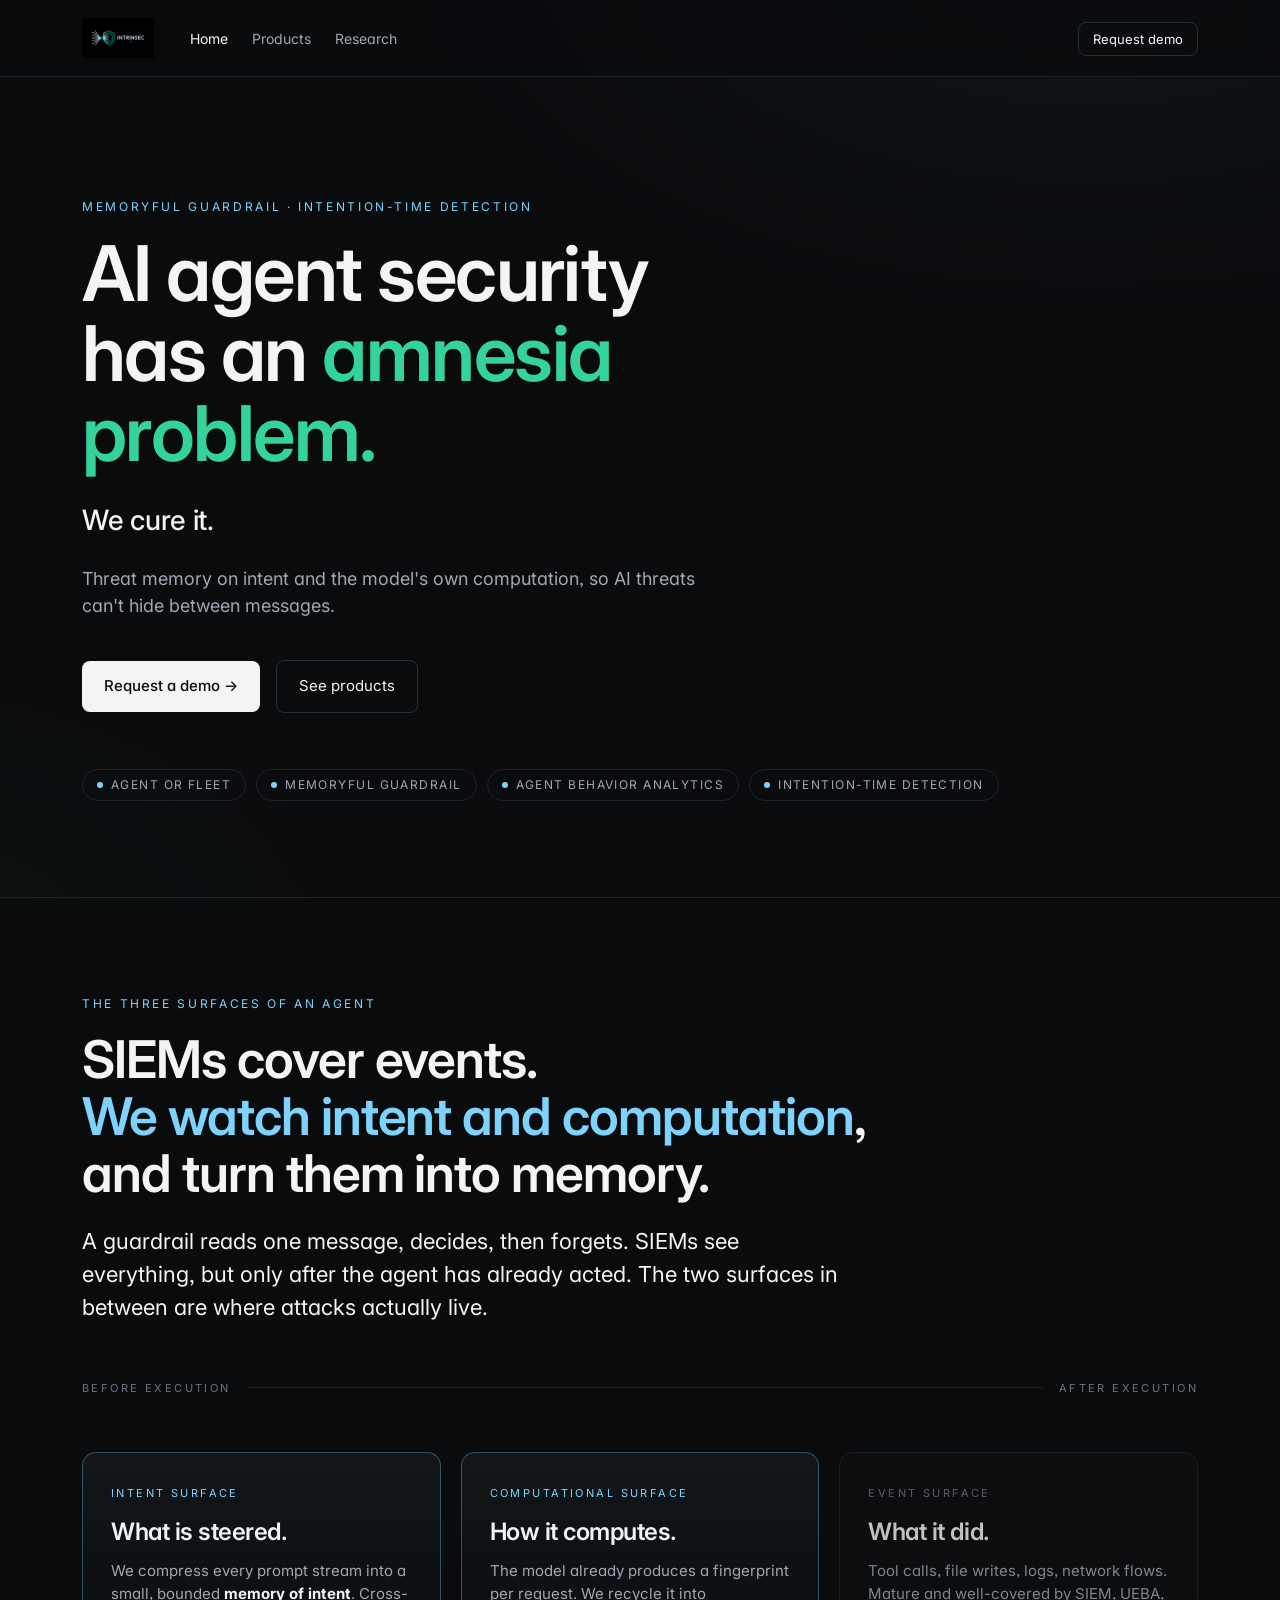
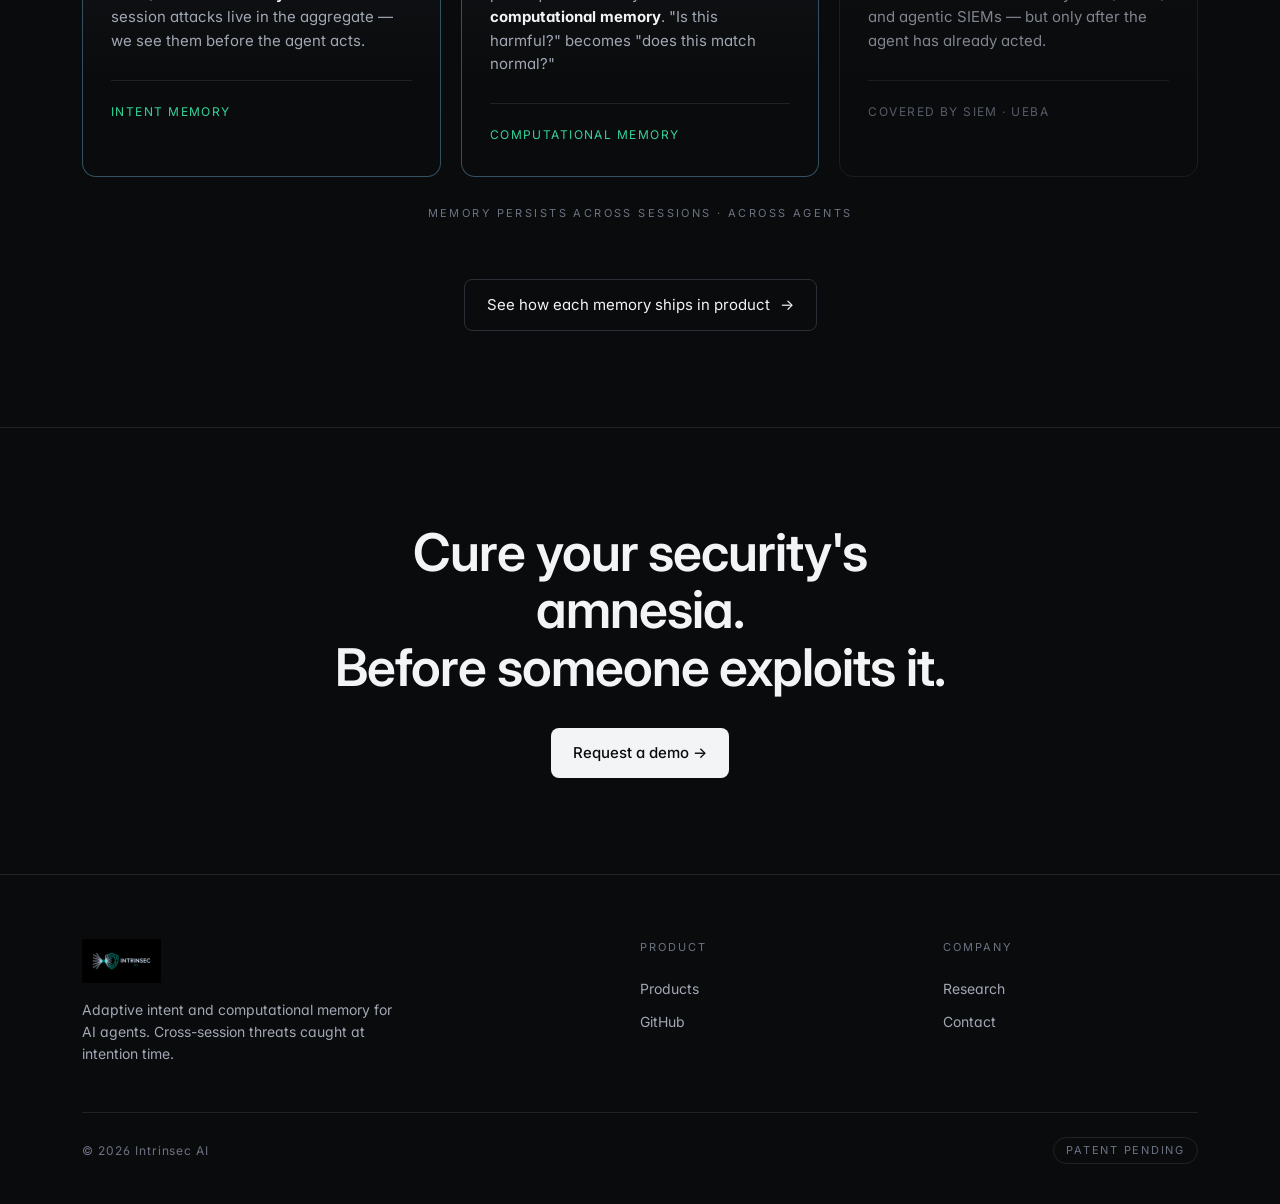
==== index.html @ b0ade9ef "Update video and favicon assets. Co-authored-by: Cursor <cursoragent@cursor.com>" ====
<!DOCTYPE html>
<html lang="en">
<head>
    <meta charset="UTF-8">
    <meta name="viewport" content="width=device-width, initial-scale=1.0">
    <title>Intrinsec AI · AI agent security has an amnesia problem.</title>
    <meta name="description" content="Three surfaces: event, intent, computational. SIEMs cover events. We watch intent and computational and turn them into memory, so AI threats can't hide across messages.">
    <meta name="color-scheme" content="dark">
    <meta name="theme-color" content="#0a0b0d">
    <meta name="referrer" content="strict-origin-when-cross-origin">
    <meta property="og:title" content="Intrinsec AI · AI agent security has an amnesia problem.">
    <meta property="og:description" content="Memory on the intent and computational surfaces, so AI threats can't hide between messages.">
    <meta property="og:type" content="website">
    <meta property="og:image" content="intrinsec-ai-logo-dark-on-bg.png">
    <meta name="twitter:card" content="summary_large_image">
    <link rel="icon" type="image/png" href="intrinsec-ai-logo-dark-on-bg.png">
    <link rel="apple-touch-icon" href="intrinsec-ai-logo-dark-on-bg.png">
    <link rel="preconnect" href="https://fonts.googleapis.com">
    <link rel="preconnect" href="https://fonts.gstatic.com" crossorigin>
    <link href="https://fonts.googleapis.com/css2?family=Inter:wght@400;500;600;700&display=swap" rel="stylesheet">
    <style>
        :root {
            --bg: #0a0b0d;
            --bg-2: #101216;
            --ink: #f3f4f6;
            --ink-dim: #a1a7b3;
            --ink-subtle: #6b7280;
            --rule: #1f2329;
            --rule-strong: #2a2f37;
            --accent: #7dd3fc;
            --accent-2: #34d399;
            --warn: #fca5a5;
            --container: 1180px;
        }

        * { box-sizing: border-box; margin: 0; padding: 0; }

        html { scroll-behavior: smooth; }

        body {
            background: var(--bg);
            color: var(--ink);
            font-family: 'Inter', 'Helvetica Neue', Helvetica, Arial, system-ui, -apple-system, sans-serif;
            font-feature-settings: "ss01", "cv11", "ss03";
            -webkit-font-smoothing: antialiased;
            -moz-osx-font-smoothing: grayscale;
            line-height: 1.5;
            overflow-x: hidden;
            background-image:
                radial-gradient(1200px 700px at 85% -10%, rgba(125, 211, 252, 0.06), transparent 60%),
                radial-gradient(900px 600px at -10% 110%, rgba(52, 211, 153, 0.04), transparent 60%);
            background-attachment: fixed;
        }

        a { color: inherit; text-decoration: none; }

        /* ===== Skip link ===== */
        .skip-link {
            position: absolute;
            left: 12px;
            top: -100px;
            padding: 10px 14px;
            border-radius: 8px;
            background: var(--bg-2);
            color: var(--ink);
            border: 1px solid var(--rule);
            font-size: 13px;
            z-index: 1000;
        }
        .skip-link:focus { top: 12px; }

        /* ===== Layout ===== */
        .container {
            max-width: var(--container);
            margin: 0 auto;
            padding: 0 32px;
        }

        /* ===== Header ===== */
        header {
            position: sticky;
            top: 0;
            z-index: 50;
            backdrop-filter: blur(14px);
            -webkit-backdrop-filter: blur(14px);
            background: rgba(10, 11, 13, 0.78);
            border-bottom: 1px solid var(--rule);
        }
        .header-content {
            display: flex;
            justify-content: space-between;
            align-items: center;
            padding: 18px 0;
            gap: 24px;
        }
        .header-left { display: flex; align-items: center; gap: 36px; }
        .brand {
            display: flex;
            align-items: center;
            gap: 10px;
            font-weight: 600;
            letter-spacing: 0.12em;
            font-size: 13px;
            text-transform: uppercase;
            color: var(--ink);
        }
        .brand-mark {
            height: 40px;
            width: auto;
            display: block;
            /* The logo PNG is dark-navy + teal on white. invert(1) flips light/dark,
               hue-rotate(180deg) returns the teal close to its original hue. */
            filter: invert(1) hue-rotate(180deg) saturate(1.05);
        }
        .footer-brand .brand-mark { height: 44px; }
        .nav { display: flex; gap: 24px; }
        .nav-link {
            font-size: 14px;
            color: var(--ink-dim);
            transition: color 0.15s ease;
        }
        .nav-link:hover, .nav-link[aria-current="page"] { color: var(--ink); }
        .header-cta {
            font-size: 13px;
            padding: 8px 14px;
            border: 1px solid var(--rule-strong);
            border-radius: 8px;
            color: var(--ink);
            transition: border-color 0.15s ease, background 0.15s ease;
        }
        .header-cta:hover {
            border-color: var(--accent);
            background: rgba(125, 211, 252, 0.06);
        }

        /* ===== Section base ===== */
        section { padding: 96px 0; border-top: 1px solid var(--rule); }
        section:first-of-type { border-top: none; }

        .eyebrow {
            font-size: 12px;
            letter-spacing: 0.22em;
            text-transform: uppercase;
            color: var(--accent);
            margin-bottom: 18px;
        }
        .eyebrow-dim { color: var(--ink-dim); }

        h1, h2, h3 { font-weight: 600; letter-spacing: -0.02em; }
        h1 { font-size: clamp(44px, 6vw, 80px); line-height: 1.04; }
        h2 { font-size: clamp(34px, 4.2vw, 52px); line-height: 1.1; }
        h3 { font-size: 22px; line-height: 1.3; }

        p { color: var(--ink-dim); font-size: 17px; line-height: 1.6; }
        .lede { color: var(--ink); font-size: clamp(18px, 2vw, 22px); line-height: 1.5; max-width: 760px; }

        .accent-2 { color: var(--accent-2); }
        .accent { color: var(--accent); }
        .warn { color: var(--warn); }

        /* ===== Hero ===== */
        .hero { padding: 120px 0 96px; }
        .hero h1 { max-width: 14ch; }
        .hero-tagline {
            margin-top: 24px;
            font-size: clamp(20px, 2.4vw, 28px);
            color: var(--ink);
            font-weight: 500;
            letter-spacing: -0.01em;
        }
        .hero-sub {
            margin-top: 22px;
            max-width: 640px;
            font-size: 18px;
            line-height: 1.55;
            color: var(--ink-dim);
        }
        .hero-cta {
            margin-top: 40px;
            display: flex;
            gap: 16px;
            flex-wrap: wrap;
            align-items: center;
        }
        .btn-primary {
            display: inline-flex;
            align-items: center;
            gap: 8px;
            padding: 14px 22px;
            background: var(--ink);
            color: var(--bg);
            border-radius: 8px;
            font-size: 15px;
            font-weight: 500;
            transition: transform 0.15s ease, background 0.15s ease;
        }
        .btn-primary:hover {
            background: var(--accent);
            transform: translateY(-1px);
        }
        .btn-secondary {
            display: inline-flex;
            align-items: center;
            gap: 8px;
            padding: 14px 22px;
            border: 1px solid var(--rule-strong);
            border-radius: 8px;
            font-size: 15px;
            color: var(--ink);
            transition: border-color 0.15s ease;
        }
        .btn-secondary:hover { border-color: var(--accent); }

        .proof-pills {
            margin-top: 56px;
            display: flex;
            gap: 10px;
            flex-wrap: wrap;
        }
        .pill {
            display: inline-flex;
            align-items: center;
            gap: 8px;
            padding: 6px 14px;
            border: 1px solid var(--rule);
            border-radius: 999px;
            font-size: 12px;
            letter-spacing: 0.12em;
            text-transform: uppercase;
            color: var(--ink-dim);
        }
        .pill::before {
            content: "";
            width: 6px;
            height: 6px;
            border-radius: 50%;
            background: var(--accent);
        }

        /* ===== Surfaces section ===== */
        .surfaces-header { max-width: 880px; }
        .surfaces-header h2 { margin-bottom: 22px; }
        .surfaces-grid {
            margin-top: 56px;
            display: grid;
            grid-template-columns: repeat(3, 1fr);
            gap: 20px;
        }
        .surface-card {
            border: 1px solid var(--rule);
            border-radius: 14px;
            padding: 32px 28px;
            background: linear-gradient(180deg, rgba(255, 255, 255, 0.02), rgba(255, 255, 255, 0));
            display: flex;
            flex-direction: column;
            position: relative;
        }
        .surface-card.is-event { opacity: 0.78; }
        .surface-card.is-watched {
            border-color: rgba(125, 211, 252, 0.35);
        }
        .surface-card.is-watched::before {
            content: "";
            position: absolute;
            inset: 0;
            border-radius: 14px;
            background: linear-gradient(180deg, rgba(125, 211, 252, 0.04), transparent 70%);
            pointer-events: none;
        }
        .surface-tag {
            font-size: 11px;
            letter-spacing: 0.22em;
            text-transform: uppercase;
            color: var(--ink-subtle);
            margin-bottom: 14px;
        }
        .surface-card.is-watched .surface-tag { color: var(--accent); }
        .surface-card h3 { color: var(--ink); margin-bottom: 12px; font-size: 24px; }
        .surface-card p { font-size: 15px; line-height: 1.55; }
        .surface-meta {
            margin-top: auto;
            padding-top: 22px;
            font-size: 12px;
            letter-spacing: 0.12em;
            text-transform: uppercase;
            color: var(--ink-subtle);
            border-top: 1px solid var(--rule);
            margin-top: 28px;
        }
        .surface-card.is-watched .surface-meta { color: var(--accent-2); }

        /* ===== Surfaces CTA link ===== */
        .surfaces-cta {
            margin-top: 56px;
            display: flex;
            justify-content: center;
        }
        .surfaces-cta-link {
            display: inline-flex;
            align-items: center;
            gap: 10px;
            padding: 14px 22px;
            border: 1px solid var(--rule-strong);
            border-radius: 8px;
            font-size: 15px;
            color: var(--ink);
            transition: border-color 0.15s ease, background 0.15s ease;
        }
        .surfaces-cta-link:hover {
            border-color: var(--accent);
            background: rgba(125, 211, 252, 0.06);
        }

        /* ===== CTA ===== */
        .cta { padding: 96px 0; text-align: center; }
        .cta h2 { margin-bottom: 32px; max-width: 20ch; margin-left: auto; margin-right: auto; }

        /* ===== Footer ===== */
        footer {
            border-top: 1px solid var(--rule);
            padding: 64px 0 40px;
            background: var(--bg);
        }
        .footer-grid {
            display: grid;
            grid-template-columns: 2fr 1fr 1fr;
            gap: 48px;
            margin-bottom: 48px;
        }
        .footer-brand .brand { margin-bottom: 16px; }
        .footer-tag {
            font-size: 14px;
            color: var(--ink-dim);
            max-width: 36ch;
            line-height: 1.55;
        }
        .footer-col-title {
            font-size: 11px;
            letter-spacing: 0.18em;
            text-transform: uppercase;
            color: var(--ink-subtle);
            margin-bottom: 16px;
        }
        .footer-col a {
            display: block;
            font-size: 14px;
            color: var(--ink-dim);
            padding: 6px 0;
            transition: color 0.15s ease;
        }
        .footer-col a:hover { color: var(--ink); }
        .footer-bottom {
            border-top: 1px solid var(--rule);
            padding-top: 24px;
            display: flex;
            justify-content: space-between;
            align-items: center;
            font-size: 12px;
            color: var(--ink-subtle);
            letter-spacing: 0.08em;
        }
        .footer-patent {
            padding: 4px 12px;
            border: 1px solid var(--rule);
            border-radius: 999px;
            font-size: 11px;
            letter-spacing: 0.16em;
            text-transform: uppercase;
        }

        /* ===== Timeline rule above the surface cards ===== */
        .surfaces-timeline {
            margin-top: 56px;
            margin-bottom: 18px;
            display: flex;
            align-items: center;
            gap: 16px;
            font-size: 11px;
            letter-spacing: 0.22em;
            text-transform: uppercase;
            color: var(--ink-subtle);
        }
        .surfaces-timeline-rule {
            flex: 1;
            height: 1px;
            background: var(--rule);
        }

        /* ===== Persistence caption below the cards ===== */
        .surfaces-persist {
            margin-top: 28px;
            text-align: center;
            font-size: 11px;
            letter-spacing: 0.22em;
            text-transform: uppercase;
            color: var(--ink-subtle);
        }

        /* ===== Responsive ===== */
        @media (max-width: 900px) {
            .container { padding: 0 24px; }
            section { padding: 72px 0; }
            .hero { padding: 80px 0 64px; }
            .surfaces-grid { grid-template-columns: 1fr; }
            .footer-grid { grid-template-columns: 1fr; gap: 32px; }
            .footer-bottom { flex-direction: column; gap: 12px; }
            .nav { display: none; }
        }

        @media (max-width: 600px) {
            .container { padding: 0 20px; }
            .hero-cta { flex-direction: column; align-items: stretch; }
            .btn-primary, .btn-secondary { justify-content: center; }
            .header-cta { display: none; }
        }

        @media (prefers-reduced-motion: reduce) {
            * {
                animation-duration: 0.01ms !important;
                animation-iteration-count: 1 !important;
                transition-duration: 0.01ms !important;
                scroll-behavior: auto !important;
            }
        }
    </style>
</head>
<body>
    <a class="skip-link" href="#main">Skip to content</a>

    <header>
        <div class="container">
            <div class="header-content">
                <div class="header-left">
                    <a href="index.html" class="brand" aria-label="Intrinsec AI home">
                        <img src="intrinsec-ai-logo.png" alt="Intrinsec AI" class="brand-mark">
                    </a>
                    <nav class="nav" aria-label="Primary">
                        <a class="nav-link" href="index.html" aria-current="page">Home</a>
                        <a class="nav-link" href="products.html">Products</a>
                        <a class="nav-link" href="blog/index.html">Research</a>
                    </nav>
                </div>
                <div class="header-right">
                    <a class="header-cta" href="mailto:ari.azarafrooz@intrinsec.ai">Request demo</a>
                </div>
            </div>
        </div>
    </header>

    <main id="main">

    <!-- ===== Hero ===== -->
    <section class="hero">
        <div class="container">
            <p class="eyebrow">Memoryful guardrail · Intention-time detection</p>
            <h1>AI agent security has an <span class="accent-2">amnesia problem.</span></h1>
            <p class="hero-tagline">We cure it.</p>
            <p class="hero-sub">Threat memory on intent and the model's own computation, so AI threats can't hide between messages.</p>
            <div class="hero-cta">
                <a href="mailto:ari.azarafrooz@intrinsec.ai" class="btn-primary">Request a demo →</a>
                <a href="products.html" class="btn-secondary">See products</a>
            </div>
            <div class="proof-pills" aria-label="Status">
                <span class="pill">Agent or fleet</span>
                <span class="pill">Memoryful guardrail</span>
                <span class="pill">Agent behavior analytics</span>
                <span class="pill">Intention-time detection</span>
            </div>
        </div>
    </section>

    <!-- ===== The three surfaces ===== -->
    <section id="surfaces">
        <div class="container">
            <div class="surfaces-header">
                <p class="eyebrow">The three surfaces of an agent</p>
                <h2>SIEMs cover events.<br><span class="accent">We watch intent and computation</span>,<br>and turn them into memory.</h2>
                <p class="lede" style="margin-top: 22px;">A guardrail reads one message, decides, then forgets. SIEMs see everything, but only after the agent has already acted. The two surfaces in between are where attacks actually live.</p>
            </div>

            <div class="surfaces-timeline" aria-hidden="true">
                <span class="surfaces-timeline-end">Before execution</span>
                <span class="surfaces-timeline-rule"></span>
                <span class="surfaces-timeline-end">After execution</span>
            </div>

            <div class="surfaces-grid">
                <div class="surface-card is-watched">
                    <div class="surface-tag">Intent surface</div>
                    <h3>What is steered.</h3>
                    <p>We compress every prompt stream into a small, bounded <b style="color: var(--ink);">memory of intent</b>. Cross-session attacks live in the aggregate — we see them before the agent acts.</p>
                    <div class="surface-meta">Intent memory</div>
                </div>
                <div class="surface-card is-watched">
                    <div class="surface-tag">Computational surface</div>
                    <h3>How it computes.</h3>
                    <p>The model already produces a fingerprint per request. We recycle it into <b style="color: var(--ink);">computational memory</b>. "Is this harmful?" becomes "does this match normal?"</p>
                    <div class="surface-meta">Computational memory</div>
                </div>
                <div class="surface-card is-event">
                    <div class="surface-tag">Event surface</div>
                    <h3>What it did.</h3>
                    <p>Tool calls, file writes, logs, network flows. Mature and well-covered by SIEM, UEBA, and agentic SIEMs — but only after the agent has already acted.</p>
                    <div class="surface-meta">Covered by SIEM · UEBA</div>
                </div>
            </div>

            <p class="surfaces-persist">Memory persists across sessions · across agents</p>

            <div class="surfaces-cta">
                <a href="products.html" class="surfaces-cta-link">See how each memory ships in product <span aria-hidden="true">→</span></a>
            </div>
        </div>
    </section>

    <!-- ===== CTA ===== -->
    <section class="cta">
        <div class="container">
            <h2>Cure your security's amnesia.<br>Before someone exploits it.</h2>
            <a href="mailto:ari.azarafrooz@intrinsec.ai" class="btn-primary">Request a demo →</a>
        </div>
    </section>

    </main>

    <footer>
        <div class="container">
            <div class="footer-grid">
                <div class="footer-brand">
                    <a href="index.html" class="brand" aria-label="Intrinsec AI home">
                        <img src="intrinsec-ai-logo.png" alt="Intrinsec AI" class="brand-mark">
                    </a>
                    <p class="footer-tag">Adaptive intent and computational memory for AI agents. Cross-session threats caught at intention time.</p>
                </div>
                <div class="footer-col" aria-label="Product">
                    <div class="footer-col-title">Product</div>
                    <a href="products.html">Products</a>
                    <a href="https://github.com/intrinsec-ai/openclaw-identity-plane" target="_blank" rel="noopener noreferrer">GitHub</a>
                </div>
                <div class="footer-col" aria-label="Company">
                    <div class="footer-col-title">Company</div>
                    <a href="blog/index.html">Research</a>
                    <a href="mailto:ari.azarafrooz@intrinsec.ai">Contact</a>
                </div>
            </div>
            <div class="footer-bottom">
                <div>© <span id="footerYear">2026</span> Intrinsec AI</div>
                <div class="footer-patent">Patent pending</div>
            </div>
        </div>
    </footer>

    <script>
        document.getElementById('footerYear').textContent = new Date().getFullYear();
    </script>
</body>
</html>
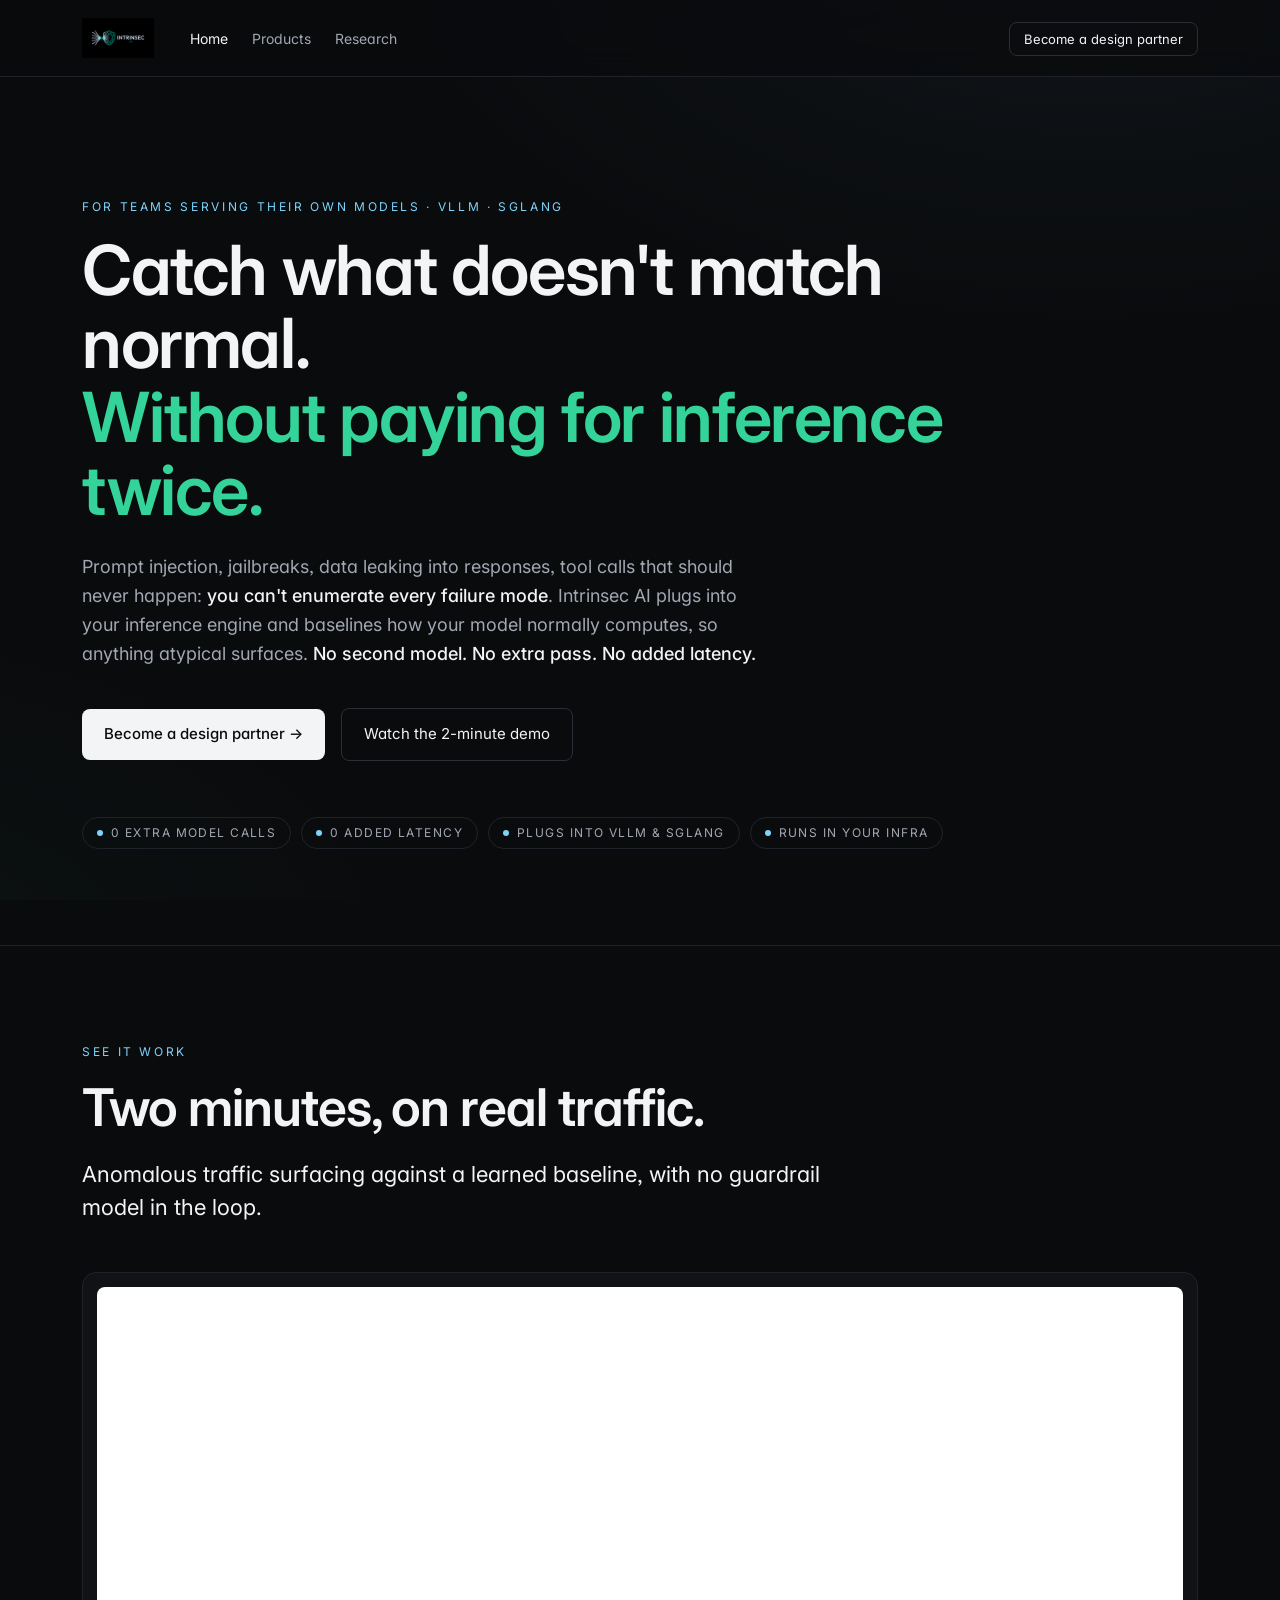
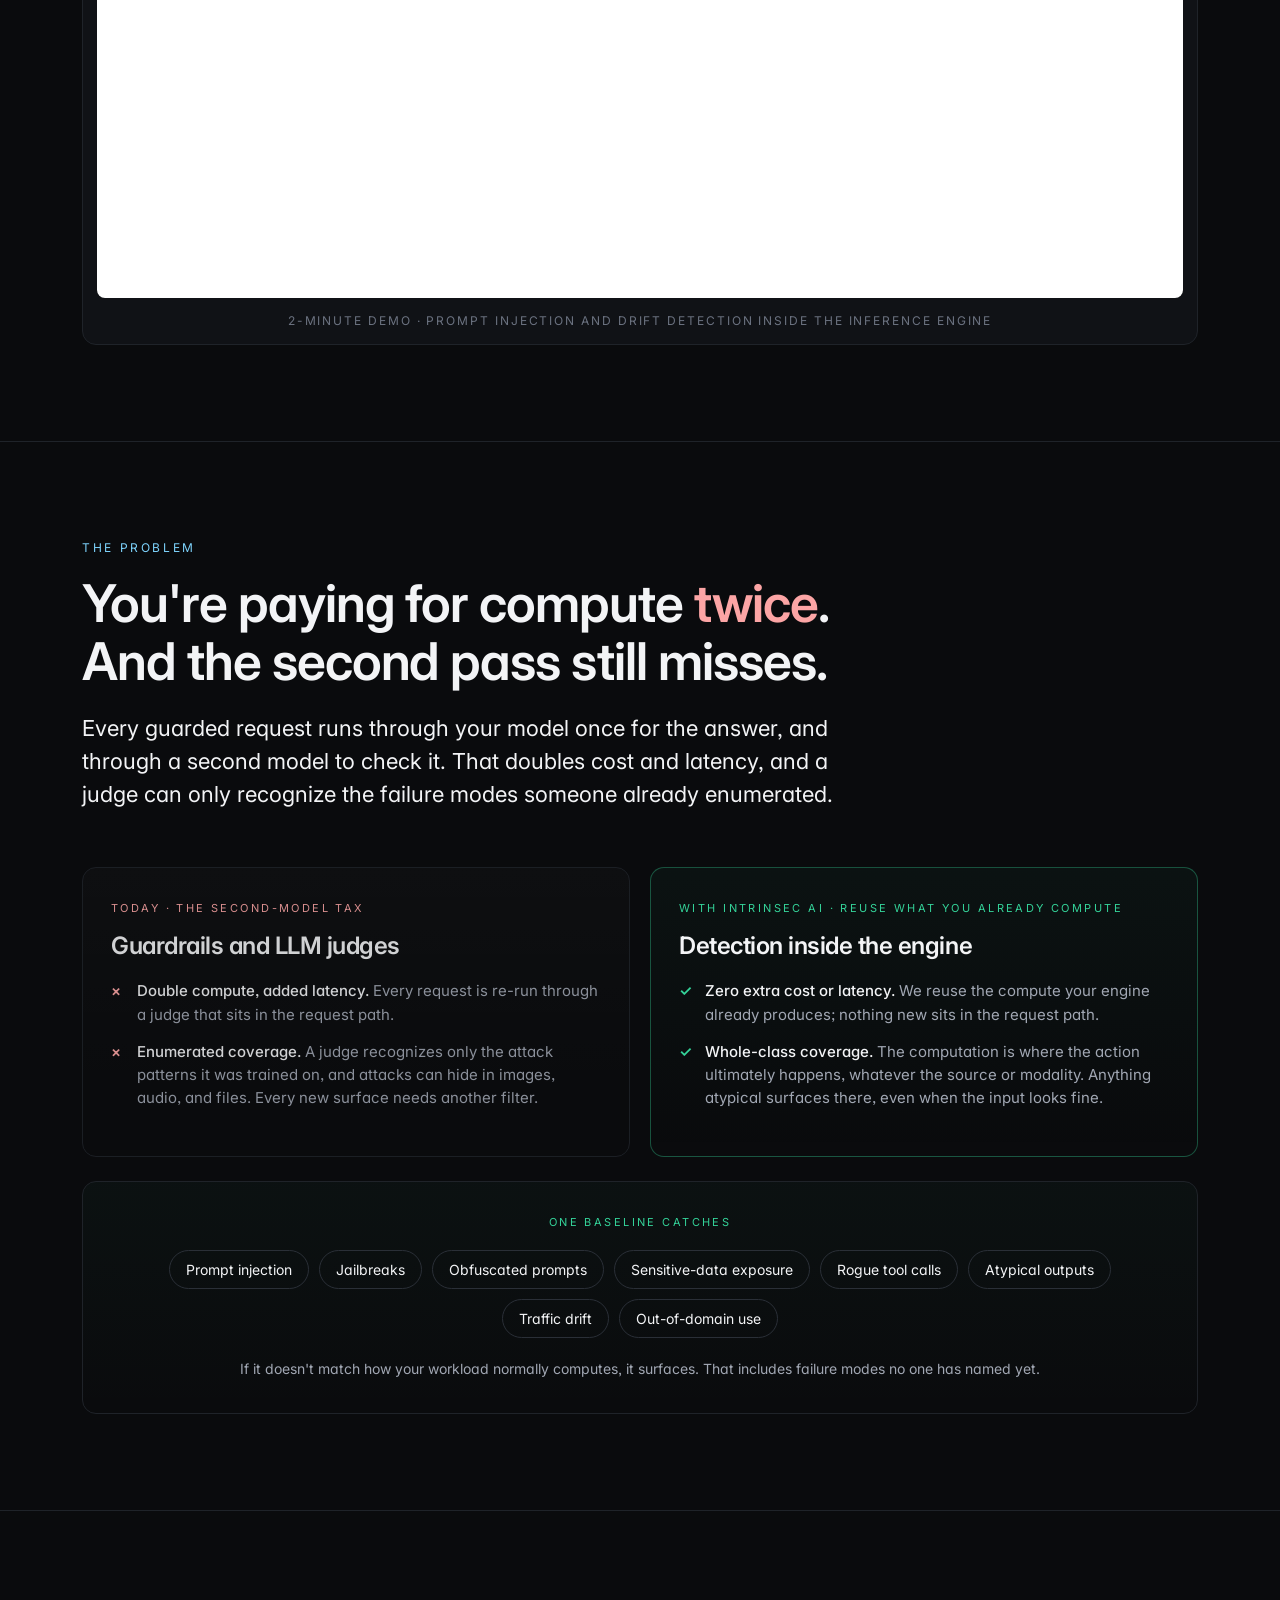
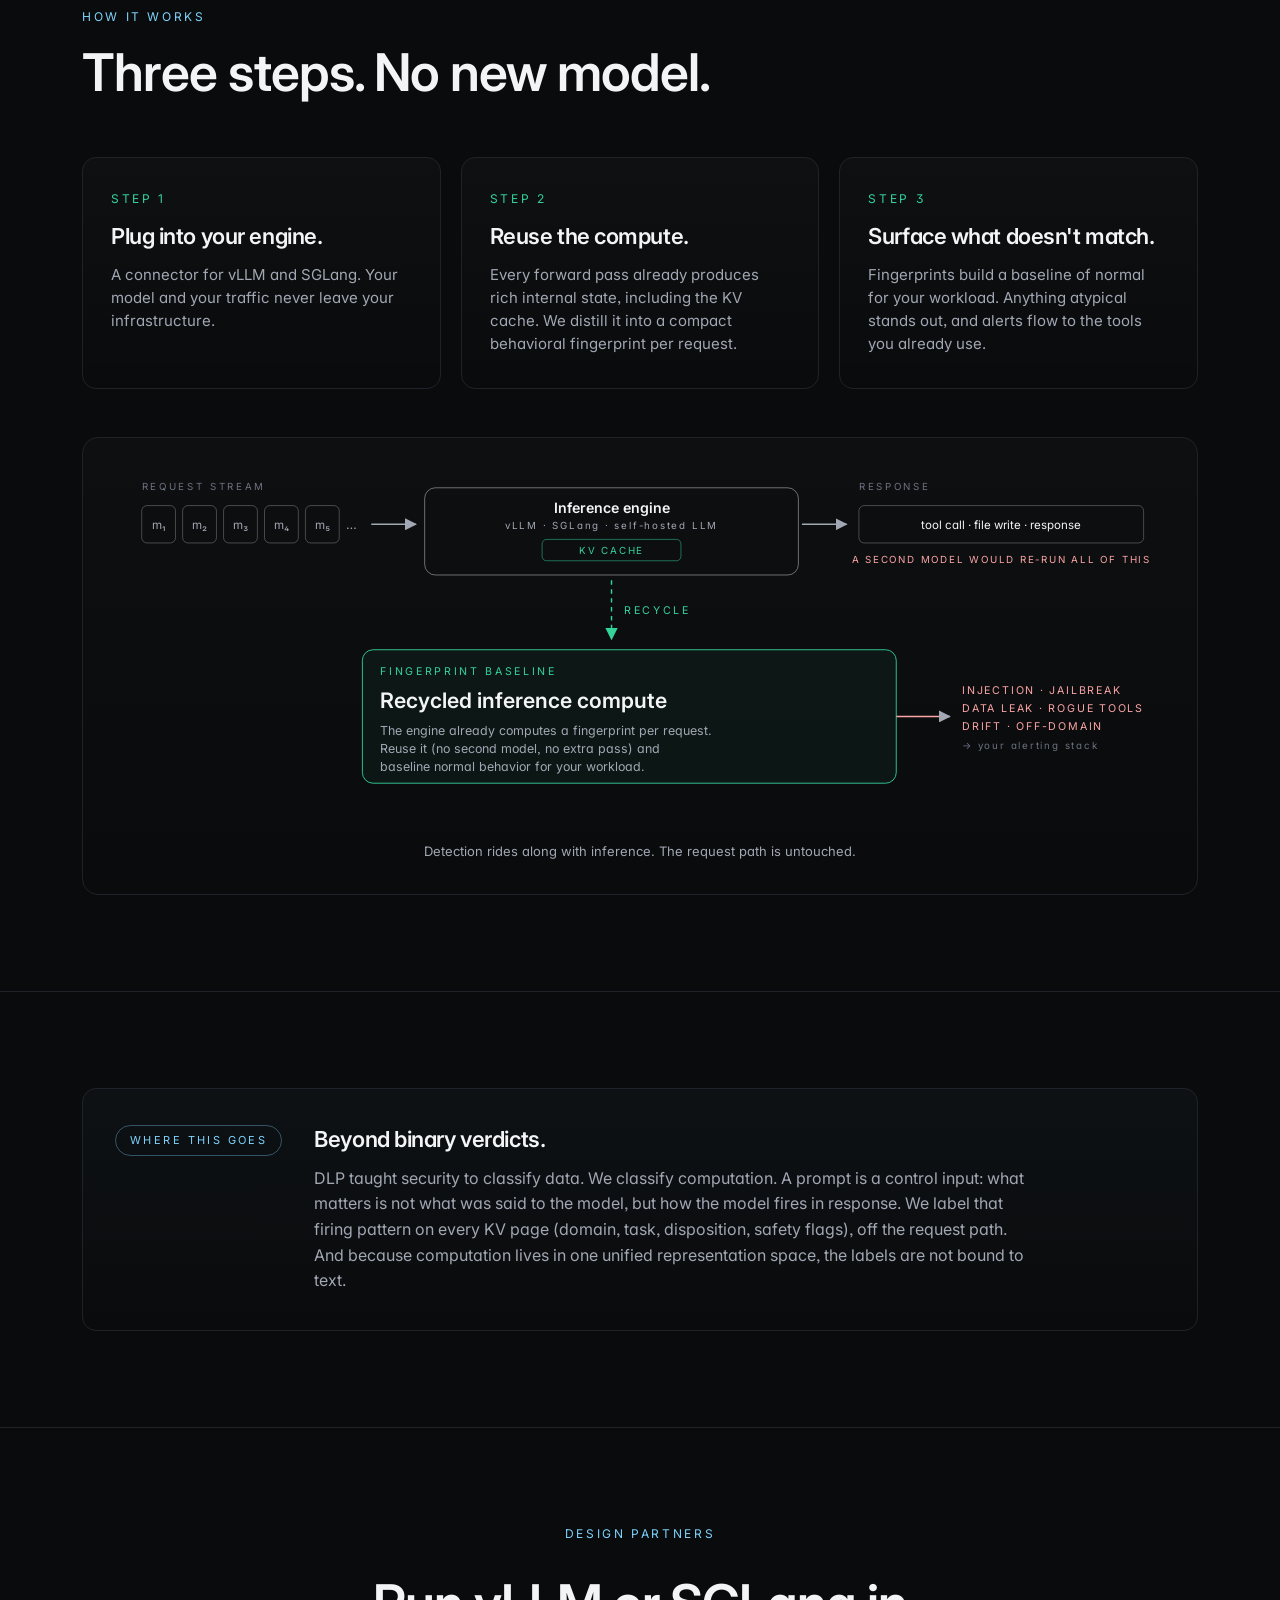
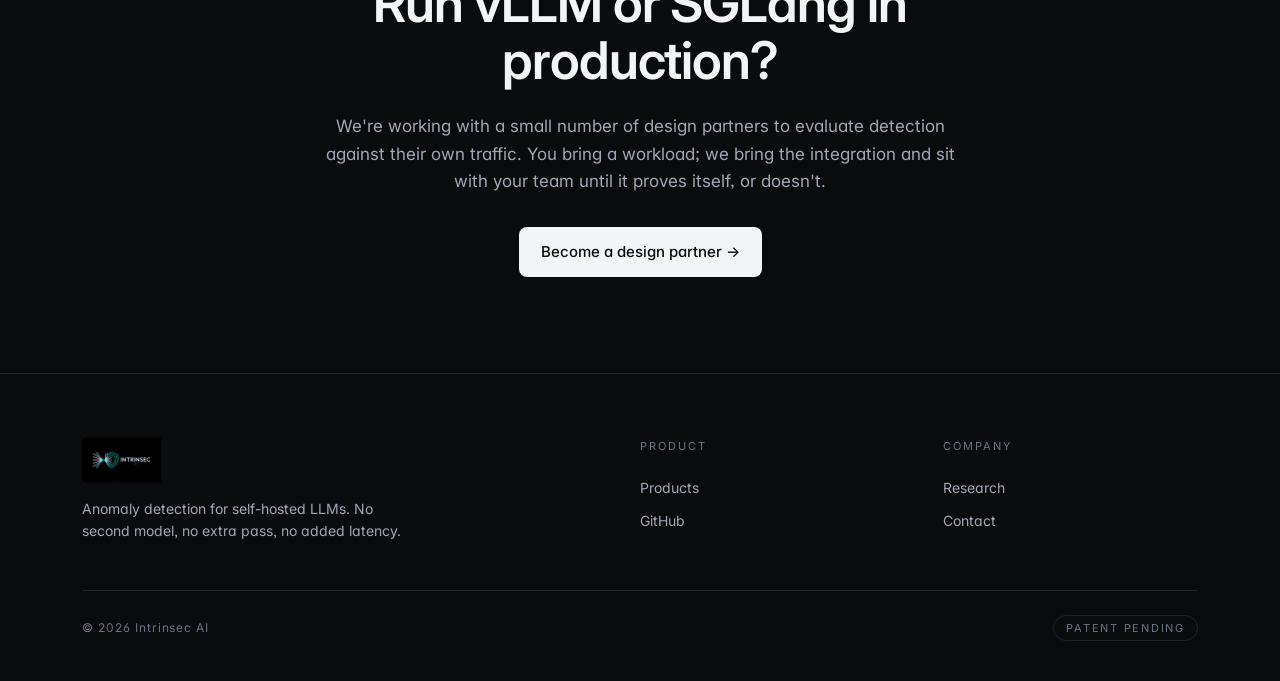
==== commit c0bd9b6b: "Reposition home and products around Plato, outcome-first anomaly detection for self-hosted LLMs. Co-" ====
--- a/index.html
+++ b/index.html
@@ -3,13 +3,13 @@
 <head>
     <meta charset="UTF-8">
     <meta name="viewport" content="width=device-width, initial-scale=1.0">
-    <title>Intrinsec AI · AI agent security has an amnesia problem.</title>
-    <meta name="description" content="Three surfaces: event, intent, computational. SIEMs cover events. We watch intent and computational and turn them into memory, so AI threats can't hide across messages.">
+    <title>Intrinsec AI · Anomaly detection for self-hosted LLMs · Catch what doesn't match normal, without paying for inference twice</title>
+    <meta name="description" content="Anomaly detection for self-hosted LLMs. Intrinsec AI plugs into vLLM and SGLang and baselines how your model normally computes, so prompt injection, jailbreaks, data exposure, rogue tool calls, and drift surface without a second model, an extra pass, or added latency.">
     <meta name="color-scheme" content="dark">
     <meta name="theme-color" content="#0a0b0d">
     <meta name="referrer" content="strict-origin-when-cross-origin">
-    <meta property="og:title" content="Intrinsec AI · AI agent security has an amnesia problem.">
-    <meta property="og:description" content="Memory on the intent and computational surfaces, so AI threats can't hide between messages.">
+    <meta property="og:title" content="Intrinsec AI · Anomaly detection for self-hosted LLMs">
+    <meta property="og:description" content="Catch injections, jailbreaks, data exposure, rogue tool calls, and drift without running a second model. Plugs into vLLM and SGLang.">
     <meta property="og:type" content="website">
     <meta property="og:image" content="intrinsec-ai-logo-dark-on-bg.png">
     <meta name="twitter:card" content="summary_large_image">
@@ -147,7 +147,7 @@
         .eyebrow-dim { color: var(--ink-dim); }
 
         h1, h2, h3 { font-weight: 600; letter-spacing: -0.02em; }
-        h1 { font-size: clamp(44px, 6vw, 80px); line-height: 1.04; }
+        h1 { font-size: clamp(40px, 5.4vw, 72px); line-height: 1.06; }
         h2 { font-size: clamp(34px, 4.2vw, 52px); line-height: 1.1; }
         h3 { font-size: 22px; line-height: 1.3; }
 
@@ -160,21 +160,15 @@
 
         /* ===== Hero ===== */
         .hero { padding: 120px 0 96px; }
-        .hero h1 { max-width: 14ch; }
-        .hero-tagline {
-            margin-top: 24px;
-            font-size: clamp(20px, 2.4vw, 28px);
-            color: var(--ink);
-            font-weight: 500;
-            letter-spacing: -0.01em;
-        }
+        .hero h1 { max-width: 22ch; }
         .hero-sub {
-            margin-top: 22px;
-            max-width: 640px;
+            margin-top: 26px;
+            max-width: 680px;
             font-size: 18px;
-            line-height: 1.55;
+            line-height: 1.6;
             color: var(--ink-dim);
         }
+        .hero-sub b { color: var(--ink); font-weight: 500; }
         .hero-cta {
             margin-top: 40px;
             display: flex;
@@ -237,83 +231,206 @@
             background: var(--accent);
         }
 
-        /* ===== Surfaces section ===== */
-        .surfaces-header { max-width: 880px; }
-        .surfaces-header h2 { margin-bottom: 22px; }
-        .surfaces-grid {
+        /* ===== Video ===== */
+        .video-wrap {
+            margin-top: 48px;
+            border: 1px solid var(--rule);
+            border-radius: 14px;
+            padding: 14px;
+            background: var(--bg-2);
+        }
+        .video-frame {
+            position: relative;
+            width: 100%;
+            padding-top: 56.25%;
+            border-radius: 8px;
+            overflow: hidden;
+            background: #000;
+        }
+        .video-frame iframe {
+            position: absolute;
+            inset: 0;
+            width: 100%;
+            height: 100%;
+            border: 0;
+        }
+        .video-caption {
+            margin-top: 14px;
+            font-size: 12px;
+            letter-spacing: 0.16em;
+            text-transform: uppercase;
+            color: var(--ink-subtle);
+            text-align: center;
+        }
+
+        /* ===== Problem: today vs with Intrinsec AI ===== */
+        .compare-header { max-width: 880px; }
+        .compare-header h2 { margin-bottom: 22px; }
+        .compare-grid {
+            margin-top: 56px;
+            display: grid;
+            grid-template-columns: 1fr 1fr;
+            gap: 20px;
+        }
+        .compare-card {
+            border: 1px solid var(--rule);
+            border-radius: 14px;
+            padding: 32px 28px;
+            background: linear-gradient(180deg, rgba(255, 255, 255, 0.02), rgba(255, 255, 255, 0));
+        }
+        .compare-card.is-today { opacity: 0.85; }
+        .compare-card.is-intrinsec {
+            border-color: rgba(52, 211, 153, 0.35);
+            background: linear-gradient(180deg, rgba(52, 211, 153, 0.04), rgba(255, 255, 255, 0));
+        }
+        .compare-tag {
+            font-size: 11px;
+            letter-spacing: 0.22em;
+            text-transform: uppercase;
+            color: var(--ink-subtle);
+            margin-bottom: 14px;
+        }
+        .compare-card.is-today .compare-tag { color: var(--warn); }
+        .compare-card.is-intrinsec .compare-tag { color: var(--accent-2); }
+        .compare-card h3 { color: var(--ink); margin-bottom: 18px; font-size: 24px; }
+        .compare-list { list-style: none; }
+        .compare-list li {
+            position: relative;
+            padding-left: 26px;
+            margin-bottom: 14px;
+            font-size: 15px;
+            line-height: 1.55;
+            color: var(--ink-dim);
+        }
+        .compare-list li b { color: var(--ink); font-weight: 500; }
+        .compare-card.is-today .compare-list li::before {
+            content: "×";
+            position: absolute;
+            left: 0;
+            color: var(--warn);
+            font-weight: 600;
+        }
+        .compare-card.is-intrinsec .compare-list li::before {
+            content: "✓";
+            position: absolute;
+            left: 0;
+            color: var(--accent-2);
+            font-weight: 600;
+        }
+
+        /* ===== Failure-modes strip ===== */
+        .modes-strip {
+            margin-top: 24px;
+            border: 1px solid var(--rule);
+            border-radius: 14px;
+            padding: 32px;
+            background: linear-gradient(180deg, rgba(52, 211, 153, 0.03), rgba(255, 255, 255, 0));
+            text-align: center;
+        }
+        .modes-label {
+            font-size: 11px;
+            letter-spacing: 0.22em;
+            text-transform: uppercase;
+            color: var(--accent-2);
+            margin-bottom: 20px;
+        }
+        .modes-chips {
+            display: flex;
+            flex-wrap: wrap;
+            justify-content: center;
+            gap: 10px;
+        }
+        .mode-chip {
+            padding: 8px 16px;
+            border: 1px solid var(--rule-strong);
+            border-radius: 999px;
+            font-size: 14px;
+            color: var(--ink);
+        }
+        .modes-note {
+            margin-top: 20px;
+            font-size: 14px;
+            color: var(--ink-dim);
+        }
+
+        /* ===== How it works ===== */
+        .steps-grid {
             margin-top: 56px;
             display: grid;
             grid-template-columns: repeat(3, 1fr);
             gap: 20px;
         }
-        .surface-card {
+        .step-card {
             border: 1px solid var(--rule);
             border-radius: 14px;
             padding: 32px 28px;
             background: linear-gradient(180deg, rgba(255, 255, 255, 0.02), rgba(255, 255, 255, 0));
-            display: flex;
-            flex-direction: column;
-            position: relative;
-        }
-        .surface-card.is-event { opacity: 0.78; }
-        .surface-card.is-watched {
-            border-color: rgba(125, 211, 252, 0.35);
-        }
-        .surface-card.is-watched::before {
-            content: "";
-            position: absolute;
-            inset: 0;
+        }
+        .step-num {
+            font-size: 12px;
+            letter-spacing: 0.22em;
+            text-transform: uppercase;
+            color: var(--accent-2);
+            margin-bottom: 14px;
+        }
+        .step-card h3 { color: var(--ink); margin-bottom: 12px; font-size: 22px; }
+        .step-card p { font-size: 15px; line-height: 1.55; }
+
+        .diagram-wrap {
+            margin-top: 48px;
+            padding: 32px;
+            border: 1px solid var(--rule);
+            border-radius: 16px;
+            background: linear-gradient(180deg, rgba(255,255,255,0.015), rgba(255,255,255,0));
+        }
+        .diagram-svg {
+            display: block;
+            width: 100%;
+            height: auto;
+            max-width: 1180px;
+            margin: 0 auto;
+        }
+        .diagram-footnote {
+            margin-top: 16px;
+            font-size: 13px;
+            color: var(--ink-dim);
+            text-align: center;
+        }
+        @media (max-width: 720px) {
+            .diagram-wrap { padding: 16px; margin-top: 32px; }
+        }
+
+        /* ===== Beyond binary verdicts strip ===== */
+        .beyond-strip {
+            border: 1px solid var(--rule);
             border-radius: 14px;
-            background: linear-gradient(180deg, rgba(125, 211, 252, 0.04), transparent 70%);
-            pointer-events: none;
-        }
-        .surface-tag {
+            padding: 36px 32px;
+            background: linear-gradient(180deg, rgba(125, 211, 252, 0.03), rgba(255, 255, 255, 0));
+            display: grid;
+            grid-template-columns: auto 1fr;
+            gap: 32px;
+            align-items: start;
+        }
+        .beyond-label {
             font-size: 11px;
             letter-spacing: 0.22em;
             text-transform: uppercase;
-            color: var(--ink-subtle);
-            margin-bottom: 14px;
-        }
-        .surface-card.is-watched .surface-tag { color: var(--accent); }
-        .surface-card h3 { color: var(--ink); margin-bottom: 12px; font-size: 24px; }
-        .surface-card p { font-size: 15px; line-height: 1.55; }
-        .surface-meta {
-            margin-top: auto;
-            padding-top: 22px;
-            font-size: 12px;
-            letter-spacing: 0.12em;
-            text-transform: uppercase;
-            color: var(--ink-subtle);
-            border-top: 1px solid var(--rule);
-            margin-top: 28px;
-        }
-        .surface-card.is-watched .surface-meta { color: var(--accent-2); }
-
-        /* ===== Surfaces CTA link ===== */
-        .surfaces-cta {
-            margin-top: 56px;
-            display: flex;
-            justify-content: center;
-        }
-        .surfaces-cta-link {
-            display: inline-flex;
-            align-items: center;
-            gap: 10px;
-            padding: 14px 22px;
-            border: 1px solid var(--rule-strong);
-            border-radius: 8px;
-            font-size: 15px;
-            color: var(--ink);
-            transition: border-color 0.15s ease, background 0.15s ease;
-        }
-        .surfaces-cta-link:hover {
-            border-color: var(--accent);
-            background: rgba(125, 211, 252, 0.06);
+            color: var(--accent);
+            padding: 6px 14px;
+            border: 1px solid rgba(125, 211, 252, 0.35);
+            border-radius: 999px;
+            white-space: nowrap;
+        }
+        .beyond-strip h3 { color: var(--ink); margin-bottom: 12px; }
+        .beyond-strip p { font-size: 16px; max-width: 72ch; }
+        @media (max-width: 720px) {
+            .beyond-strip { grid-template-columns: 1fr; gap: 18px; }
         }
 
         /* ===== CTA ===== */
         .cta { padding: 96px 0; text-align: center; }
-        .cta h2 { margin-bottom: 32px; max-width: 20ch; margin-left: auto; margin-right: auto; }
+        .cta h2 { margin-bottom: 24px; max-width: 22ch; margin-left: auto; margin-right: auto; }
+        .cta p { max-width: 60ch; margin: 0 auto 32px; }
 
         /* ===== Footer ===== */
         footer {
@@ -368,40 +485,13 @@
             text-transform: uppercase;
         }
 
-        /* ===== Timeline rule above the surface cards ===== */
-        .surfaces-timeline {
-            margin-top: 56px;
-            margin-bottom: 18px;
-            display: flex;
-            align-items: center;
-            gap: 16px;
-            font-size: 11px;
-            letter-spacing: 0.22em;
-            text-transform: uppercase;
-            color: var(--ink-subtle);
-        }
-        .surfaces-timeline-rule {
-            flex: 1;
-            height: 1px;
-            background: var(--rule);
-        }
-
-        /* ===== Persistence caption below the cards ===== */
-        .surfaces-persist {
-            margin-top: 28px;
-            text-align: center;
-            font-size: 11px;
-            letter-spacing: 0.22em;
-            text-transform: uppercase;
-            color: var(--ink-subtle);
-        }
-
         /* ===== Responsive ===== */
         @media (max-width: 900px) {
             .container { padding: 0 24px; }
             section { padding: 72px 0; }
             .hero { padding: 80px 0 64px; }
-            .surfaces-grid { grid-template-columns: 1fr; }
+            .compare-grid { grid-template-columns: 1fr; }
+            .steps-grid { grid-template-columns: 1fr; }
             .footer-grid { grid-template-columns: 1fr; gap: 32px; }
             .footer-bottom { flex-direction: column; gap: 12px; }
             .nav { display: none; }
@@ -441,7 +531,7 @@
                     </nav>
                 </div>
                 <div class="header-right">
-                    <a class="header-cta" href="mailto:ari.azarafrooz@intrinsec.ai">Request demo</a>
+                    <a class="header-cta" href="mailto:ari.azarafrooz@intrinsec.ai?subject=Design%20partner%20%C2%B7%20Intrinsec%20AI">Become a design partner</a>
                 </div>
             </div>
         </div>
@@ -452,63 +542,195 @@
     <!-- ===== Hero ===== -->
     <section class="hero">
         <div class="container">
-            <p class="eyebrow">Memoryful guardrail · Intention-time detection</p>
-            <h1>AI agent security has an <span class="accent-2">amnesia problem.</span></h1>
-            <p class="hero-tagline">We cure it.</p>
-            <p class="hero-sub">Threat memory on intent and the model's own computation, so AI threats can't hide between messages.</p>
+            <p class="eyebrow">For teams serving their own models · vLLM · SGLang</p>
+            <h1>Catch what doesn't match normal.<br><span class="accent-2">Without paying for inference twice.</span></h1>
+            <p class="hero-sub">Prompt injection, jailbreaks, data leaking into responses, tool calls that should never happen: <b>you can't enumerate every failure mode</b>. Intrinsec AI plugs into your inference engine and baselines how your model normally computes, so anything atypical surfaces. <b>No second model. No extra pass. No added latency.</b></p>
             <div class="hero-cta">
-                <a href="mailto:ari.azarafrooz@intrinsec.ai" class="btn-primary">Request a demo →</a>
-                <a href="products.html" class="btn-secondary">See products</a>
-            </div>
-            <div class="proof-pills" aria-label="Status">
-                <span class="pill">Agent or fleet</span>
-                <span class="pill">Memoryful guardrail</span>
-                <span class="pill">Agent behavior analytics</span>
-                <span class="pill">Intention-time detection</span>
+                <a href="mailto:ari.azarafrooz@intrinsec.ai?subject=Design%20partner%20%C2%B7%20Intrinsec%20AI" class="btn-primary">Become a design partner →</a>
+                <a href="#demo" class="btn-secondary">Watch the 2-minute demo</a>
+            </div>
+            <div class="proof-pills" aria-label="Key facts">
+                <span class="pill">0 extra model calls</span>
+                <span class="pill">0 added latency</span>
+                <span class="pill">Plugs into vLLM &amp; SGLang</span>
+                <span class="pill">Runs in your infra</span>
             </div>
         </div>
     </section>
 
-    <!-- ===== The three surfaces ===== -->
-    <section id="surfaces">
+    <!-- ===== Demo ===== -->
+    <section id="demo">
         <div class="container">
-            <div class="surfaces-header">
-                <p class="eyebrow">The three surfaces of an agent</p>
-                <h2>SIEMs cover events.<br><span class="accent">We watch intent and computation</span>,<br>and turn them into memory.</h2>
-                <p class="lede" style="margin-top: 22px;">A guardrail reads one message, decides, then forgets. SIEMs see everything, but only after the agent has already acted. The two surfaces in between are where attacks actually live.</p>
-            </div>
-
-            <div class="surfaces-timeline" aria-hidden="true">
-                <span class="surfaces-timeline-end">Before execution</span>
-                <span class="surfaces-timeline-rule"></span>
-                <span class="surfaces-timeline-end">After execution</span>
-            </div>
-
-            <div class="surfaces-grid">
-                <div class="surface-card is-watched">
-                    <div class="surface-tag">Intent surface</div>
-                    <h3>What is steered.</h3>
-                    <p>We compress every prompt stream into a small, bounded <b style="color: var(--ink);">memory of intent</b>. Cross-session attacks live in the aggregate — we see them before the agent acts.</p>
-                    <div class="surface-meta">Intent memory</div>
-                </div>
-                <div class="surface-card is-watched">
-                    <div class="surface-tag">Computational surface</div>
-                    <h3>How it computes.</h3>
-                    <p>The model already produces a fingerprint per request. We recycle it into <b style="color: var(--ink);">computational memory</b>. "Is this harmful?" becomes "does this match normal?"</p>
-                    <div class="surface-meta">Computational memory</div>
-                </div>
-                <div class="surface-card is-event">
-                    <div class="surface-tag">Event surface</div>
-                    <h3>What it did.</h3>
-                    <p>Tool calls, file writes, logs, network flows. Mature and well-covered by SIEM, UEBA, and agentic SIEMs — but only after the agent has already acted.</p>
-                    <div class="surface-meta">Covered by SIEM · UEBA</div>
-                </div>
-            </div>
-
-            <p class="surfaces-persist">Memory persists across sessions · across agents</p>
-
-            <div class="surfaces-cta">
-                <a href="products.html" class="surfaces-cta-link">See how each memory ships in product <span aria-hidden="true">→</span></a>
+            <p class="eyebrow">See it work</p>
+            <h2>Two minutes, on real traffic.</h2>
+            <p class="lede" style="margin-top: 22px;">Anomalous traffic surfacing against a learned baseline, with no guardrail model in the loop.</p>
+            <div class="video-wrap">
+                <div class="video-frame">
+                    <iframe
+                        src="https://www.youtube-nocookie.com/embed/qKcYDObQcvE"
+                        title="Intrinsec AI: anomaly detection for self-hosted LLMs, 2-minute demo"
+                        loading="lazy"
+                        allow="accelerometer; autoplay; clipboard-write; encrypted-media; gyroscope; picture-in-picture; web-share"
+                        referrerpolicy="strict-origin-when-cross-origin"
+                        allowfullscreen></iframe>
+                </div>
+                <div class="video-caption">2-minute demo · prompt injection and drift detection inside the inference engine</div>
+            </div>
+        </div>
+    </section>
+
+    <!-- ===== Problem: pay twice ===== -->
+    <section id="problem">
+        <div class="container">
+            <div class="compare-header">
+                <p class="eyebrow">The problem</p>
+                <h2>You're paying for compute <span class="warn">twice</span>.<br>And the second pass still misses.</h2>
+                <p class="lede" style="margin-top: 22px;">Every guarded request runs through your model once for the answer, and through a second model to check it. That doubles cost and latency, and a judge can only recognize the failure modes someone already enumerated.</p>
+            </div>
+
+            <div class="compare-grid">
+                <div class="compare-card is-today">
+                    <div class="compare-tag">Today · The second-model tax</div>
+                    <h3>Guardrails and LLM judges</h3>
+                    <ul class="compare-list">
+                        <li><b>Double compute, added latency.</b> Every request is re-run through a judge that sits in the request path.</li>
+                        <li><b>Enumerated coverage.</b> A judge recognizes only the attack patterns it was trained on, and attacks can hide in images, audio, and files. Every new surface needs another filter.</li>
+                    </ul>
+                </div>
+                <div class="compare-card is-intrinsec">
+                    <div class="compare-tag">With Intrinsec AI · Reuse what you already compute</div>
+                    <h3>Detection inside the engine</h3>
+                    <ul class="compare-list">
+                        <li><b>Zero extra cost or latency.</b> We reuse the compute your engine already produces; nothing new sits in the request path.</li>
+                        <li><b>Whole-class coverage.</b> The computation is where the action ultimately happens, whatever the source or modality. Anything atypical surfaces there, even when the input looks fine.</li>
+                    </ul>
+                </div>
+            </div>
+
+            <div class="modes-strip">
+                <div class="modes-label">One baseline catches</div>
+                <div class="modes-chips">
+                    <span class="mode-chip">Prompt injection</span>
+                    <span class="mode-chip">Jailbreaks</span>
+                    <span class="mode-chip">Obfuscated prompts</span>
+                    <span class="mode-chip">Sensitive-data exposure</span>
+                    <span class="mode-chip">Rogue tool calls</span>
+                    <span class="mode-chip">Atypical outputs</span>
+                    <span class="mode-chip">Traffic drift</span>
+                    <span class="mode-chip">Out-of-domain use</span>
+                </div>
+                <p class="modes-note">If it doesn't match how your workload normally computes, it surfaces. That includes failure modes no one has named yet.</p>
+            </div>
+        </div>
+    </section>
+
+    <!-- ===== How it works ===== -->
+    <section id="how-it-works">
+        <div class="container">
+            <p class="eyebrow">How it works</p>
+            <h2>Three steps. No new model.</h2>
+
+            <div class="steps-grid">
+                <div class="step-card">
+                    <div class="step-num">Step 1</div>
+                    <h3>Plug into your engine.</h3>
+                    <p>A connector for vLLM and SGLang. Your model and your traffic never leave your infrastructure.</p>
+                </div>
+                <div class="step-card">
+                    <div class="step-num">Step 2</div>
+                    <h3>Reuse the compute.</h3>
+                    <p>Every forward pass already produces rich internal state, including the KV cache. We distill it into a compact behavioral fingerprint per request.</p>
+                </div>
+                <div class="step-card">
+                    <div class="step-num">Step 3</div>
+                    <h3>Surface what doesn't match.</h3>
+                    <p>Fingerprints build a baseline of normal for your workload. Anything atypical stands out, and alerts flow to the tools you already use.</p>
+                </div>
+            </div>
+
+            <div class="diagram-wrap">
+                <svg class="diagram-svg" viewBox="0 0 1180 400" xmlns="http://www.w3.org/2000/svg" role="img" aria-label="Architecture diagram: requests flow through the inference engine to actions; Intrinsec AI recycles the engine's own compute into a fingerprint baseline that surfaces injections, jailbreaks, data exposure, rogue tool calls, and drift.">
+                    <defs>
+                        <marker id="archArrGrey" viewBox="0 0 10 10" refX="9" refY="5" markerWidth="9" markerHeight="9" orient="auto"><path d="M0,0 L10,5 L0,10 Z" fill="#a1a7b3"/></marker>
+                        <marker id="archArrGreen" viewBox="0 0 10 10" refX="9" refY="5" markerWidth="9" markerHeight="9" orient="auto"><path d="M0,0 L10,5 L0,10 Z" fill="#34d399"/></marker>
+                    </defs>
+
+                    <!-- Row 1: stream -> engine -> action -->
+                    <g>
+                        <text x="30" y="22" fill="#6b7280" font-size="11" letter-spacing="3" font-family="Inter">REQUEST STREAM</text>
+                        <g font-family="Inter">
+                            <rect x="30"  y="40" width="38" height="42" rx="6" fill="none" stroke="rgba(255,255,255,0.28)"/>
+                            <rect x="76"  y="40" width="38" height="42" rx="6" fill="none" stroke="rgba(255,255,255,0.28)"/>
+                            <rect x="122" y="40" width="38" height="42" rx="6" fill="none" stroke="rgba(255,255,255,0.28)"/>
+                            <rect x="168" y="40" width="38" height="42" rx="6" fill="none" stroke="rgba(255,255,255,0.28)"/>
+                            <rect x="214" y="40" width="38" height="42" rx="6" fill="none" stroke="rgba(255,255,255,0.28)"/>
+                            <text x="49"  y="66" text-anchor="middle" fill="#a1a7b3" font-size="13">m₁</text>
+                            <text x="95"  y="66" text-anchor="middle" fill="#a1a7b3" font-size="13">m₂</text>
+                            <text x="141" y="66" text-anchor="middle" fill="#a1a7b3" font-size="13">m₃</text>
+                            <text x="187" y="66" text-anchor="middle" fill="#a1a7b3" font-size="13">m₄</text>
+                            <text x="233" y="66" text-anchor="middle" fill="#a1a7b3" font-size="13">m₅</text>
+                            <text x="260" y="66" fill="#a1a7b3" font-size="14">…</text>
+                        </g>
+                    </g>
+
+                    <line x1="288" y1="61" x2="338" y2="61" stroke="#a1a7b3" stroke-width="1.5" marker-end="url(#archArrGrey)"/>
+
+                    <!-- Inference engine box -->
+                    <g font-family="Inter">
+                        <rect x="348" y="20" width="420" height="98" rx="12" fill="none" stroke="rgba(255,255,255,0.45)"/>
+                        <text x="558" y="48" text-anchor="middle" fill="#f3f4f6" font-size="16" font-weight="600">Inference engine</text>
+                        <text x="558" y="66" text-anchor="middle" fill="#a1a7b3" font-size="11" letter-spacing="2">vLLM · SGLang · self-hosted LLM</text>
+                        <rect x="480" y="78" width="156" height="24" rx="5" fill="none" stroke="rgba(52,211,153,0.55)"/>
+                        <text x="558" y="94" text-anchor="middle" fill="#34d399" font-size="11" letter-spacing="2">KV CACHE</text>
+                    </g>
+
+                    <line x1="772" y1="61" x2="822" y2="61" stroke="#a1a7b3" stroke-width="1.5" marker-end="url(#archArrGrey)"/>
+
+                    <!-- Action box -->
+                    <g font-family="Inter">
+                        <text x="836" y="22" fill="#6b7280" font-size="11" letter-spacing="3">RESPONSE</text>
+                        <rect x="836" y="40" width="320" height="42" rx="6" fill="none" stroke="rgba(255,255,255,0.28)"/>
+                        <text x="996" y="66" text-anchor="middle" fill="#f3f4f6" font-size="13">tool call · file write · response</text>
+                        <text x="996" y="104" text-anchor="middle" fill="#fca5a5" font-size="11" letter-spacing="2">A SECOND MODEL WOULD RE-RUN ALL OF THIS</text>
+                    </g>
+
+                    <!-- Recycle tap -->
+                    <path d="M 558 124 L 558 190" stroke="#34d399" stroke-width="1.6" stroke-dasharray="5,5" fill="none" marker-end="url(#archArrGreen)"/>
+                    <text x="572" y="162" fill="#34d399" font-size="12" letter-spacing="3" font-family="Inter">RECYCLE</text>
+
+                    <!-- Fingerprint memory -->
+                    <g font-family="Inter">
+                        <rect x="278" y="202" width="600" height="150" rx="12" fill="rgba(52,211,153,0.05)" stroke="#34d399"/>
+                        <text x="298" y="230" fill="#34d399" font-size="12" letter-spacing="3">FINGERPRINT BASELINE</text>
+                        <text x="298" y="268" fill="#f3f4f6" font-size="24" font-weight="600">Recycled inference compute</text>
+                        <text x="298" y="298" fill="#a1a7b3" font-size="14">The engine already computes a fingerprint per request.</text>
+                        <text x="298" y="318" fill="#a1a7b3" font-size="14">Reuse it (no second model, no extra pass) and</text>
+                        <text x="298" y="338" fill="#a1a7b3" font-size="14">baseline normal behavior for your workload.</text>
+                    </g>
+
+                    <!-- Anomaly out -->
+                    <g font-family="Inter">
+                        <line x1="878" y1="277" x2="938" y2="277" stroke="#fca5a5" stroke-width="1.5" marker-end="url(#archArrGrey)"/>
+                        <text x="952" y="252" fill="#fca5a5" font-size="12" letter-spacing="2">INJECTION · JAILBREAK</text>
+                        <text x="952" y="272" fill="#fca5a5" font-size="12" letter-spacing="2">DATA LEAK · ROGUE TOOLS</text>
+                        <text x="952" y="292" fill="#fca5a5" font-size="12" letter-spacing="2">DRIFT · OFF-DOMAIN</text>
+                        <text x="952" y="314" fill="#6b7280" font-size="11" letter-spacing="2">→ your alerting stack</text>
+                    </g>
+                </svg>
+                <p class="diagram-footnote">Detection rides along with inference. The request path is untouched.</p>
+            </div>
+        </div>
+    </section>
+
+    <!-- ===== Beyond binary verdicts ===== -->
+    <section id="beyond">
+        <div class="container">
+            <div class="beyond-strip">
+                <span class="beyond-label">Where this goes</span>
+                <div>
+                    <h3>Beyond binary verdicts.</h3>
+                    <p>DLP taught security to classify data. We classify computation. A prompt is a control input: what matters is not what was said to the model, but how the model fires in response. We label that firing pattern on every KV page (domain, task, disposition, safety flags), off the request path. And because computation lives in one unified representation space, the labels are not bound to text.</p>
+                </div>
             </div>
         </div>
     </section>
@@ -516,8 +738,10 @@
     <!-- ===== CTA ===== -->
     <section class="cta">
         <div class="container">
-            <h2>Cure your security's amnesia.<br>Before someone exploits it.</h2>
-            <a href="mailto:ari.azarafrooz@intrinsec.ai" class="btn-primary">Request a demo →</a>
+            <p class="eyebrow" style="text-align: center;">Design partners</p>
+            <h2>Run vLLM or SGLang in production?</h2>
+            <p>We're working with a small number of design partners to evaluate detection against their own traffic. You bring a workload; we bring the integration and sit with your team until it proves itself, or doesn't.</p>
+            <a href="mailto:ari.azarafrooz@intrinsec.ai?subject=Design%20partner%20%C2%B7%20Intrinsec%20AI" class="btn-primary">Become a design partner →</a>
         </div>
     </section>
 
@@ -530,7 +754,7 @@
                     <a href="index.html" class="brand" aria-label="Intrinsec AI home">
                         <img src="intrinsec-ai-logo.png" alt="Intrinsec AI" class="brand-mark">
                     </a>
-                    <p class="footer-tag">Adaptive intent and computational memory for AI agents. Cross-session threats caught at intention time.</p>
+                    <p class="footer-tag">Anomaly detection for self-hosted LLMs. No second model, no extra pass, no added latency.</p>
                 </div>
                 <div class="footer-col" aria-label="Product">
                     <div class="footer-col-title">Product</div>
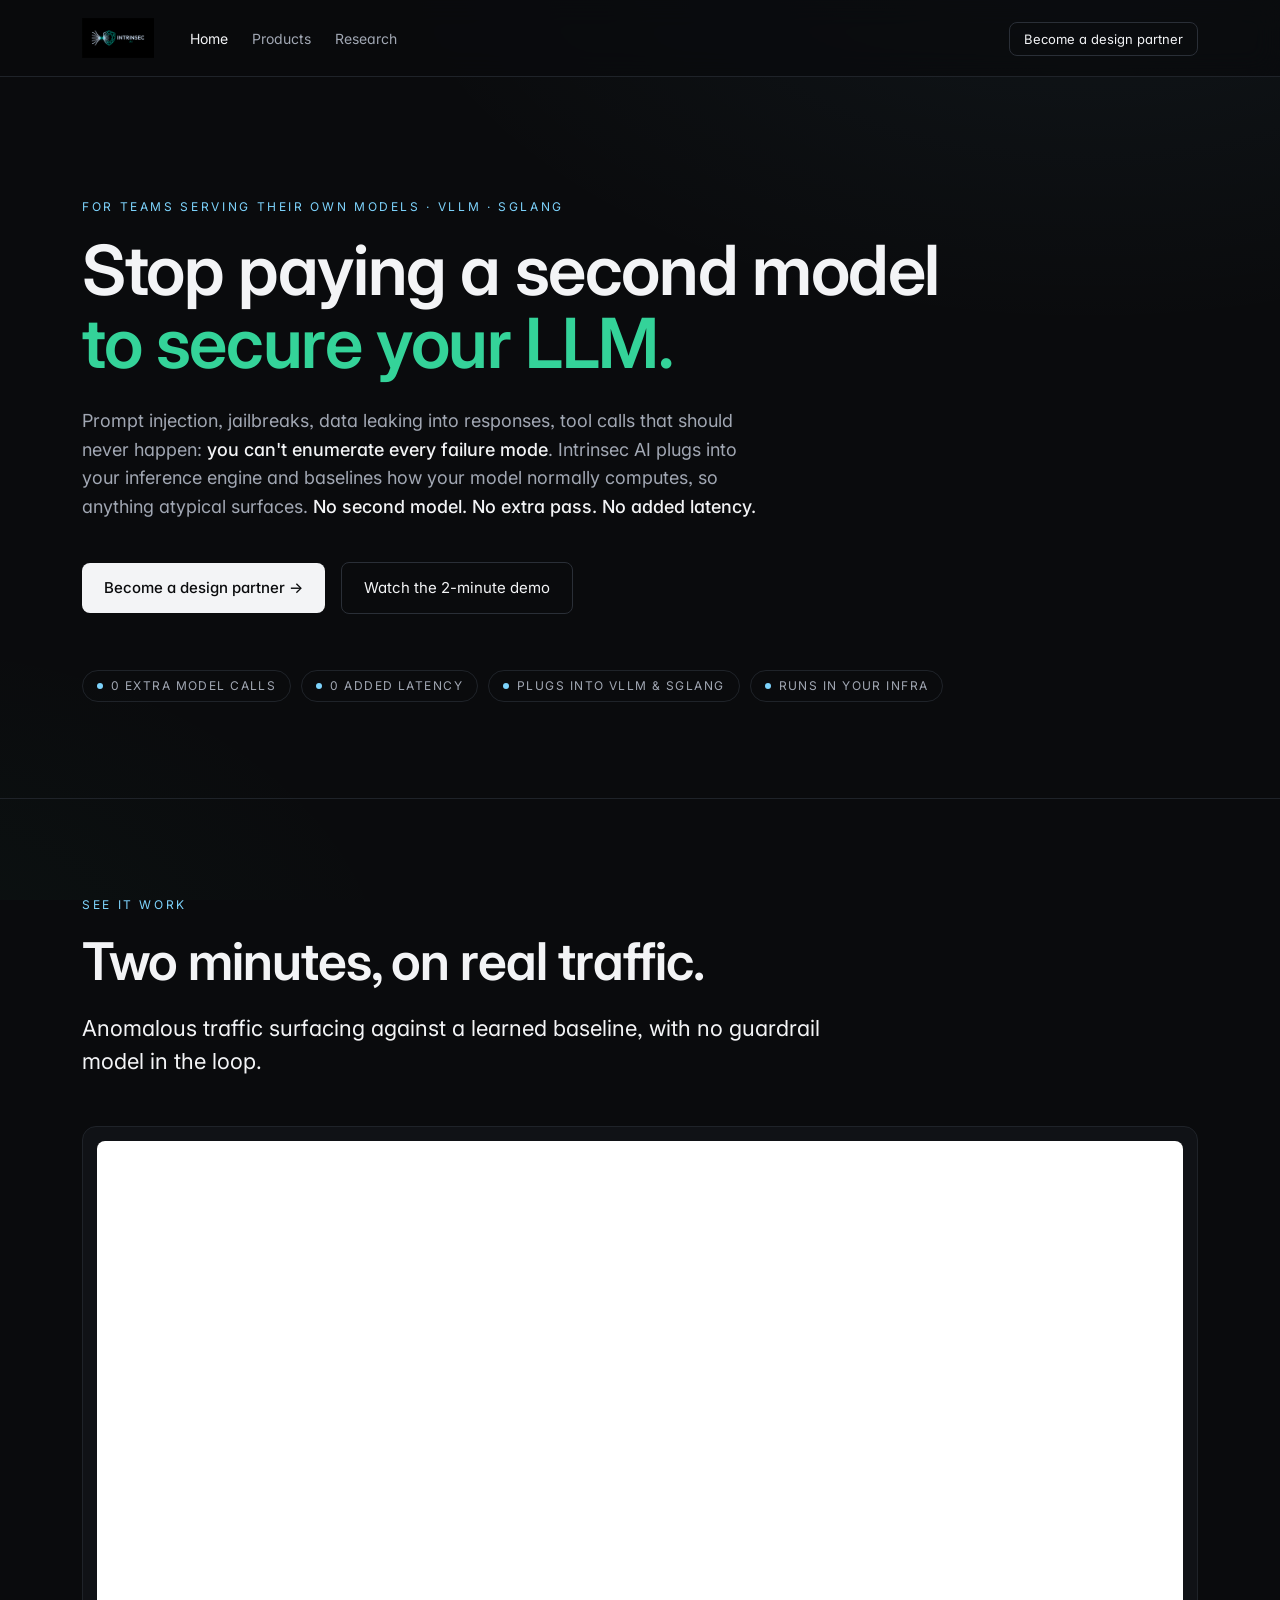
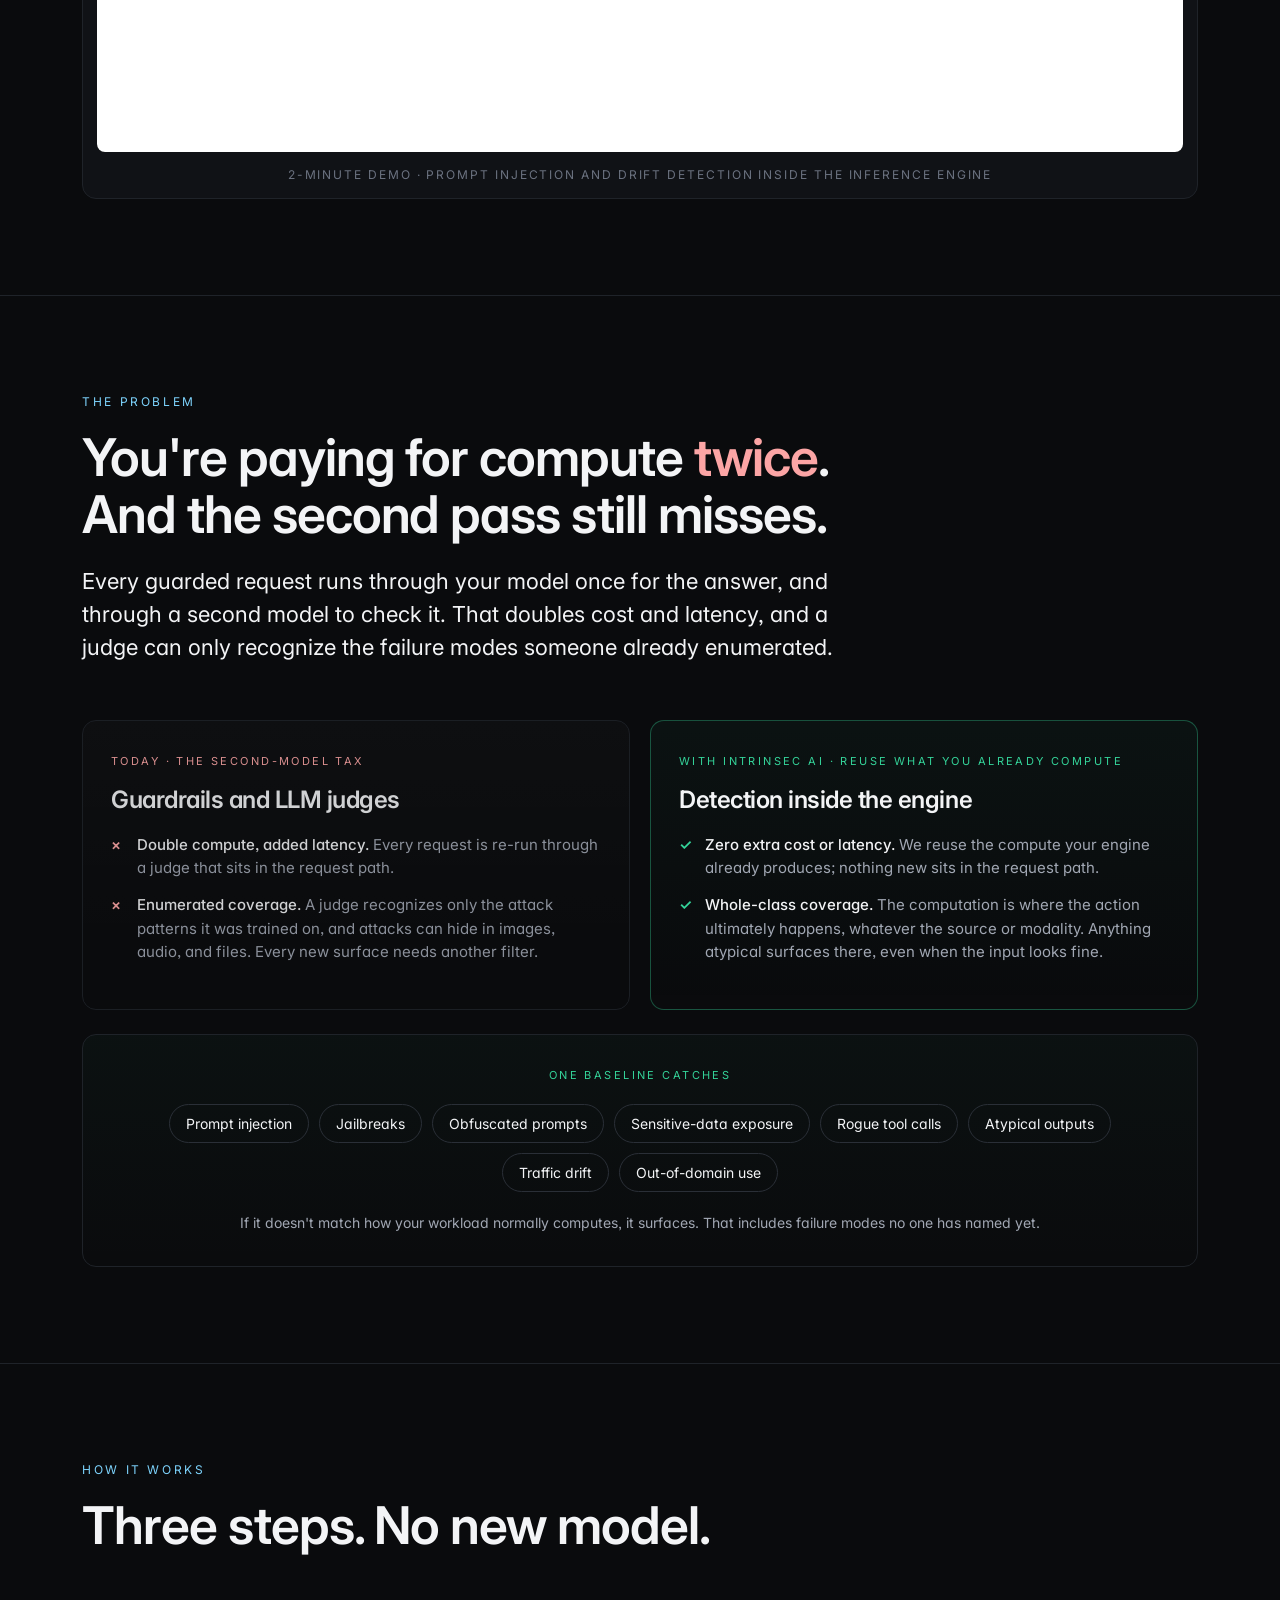
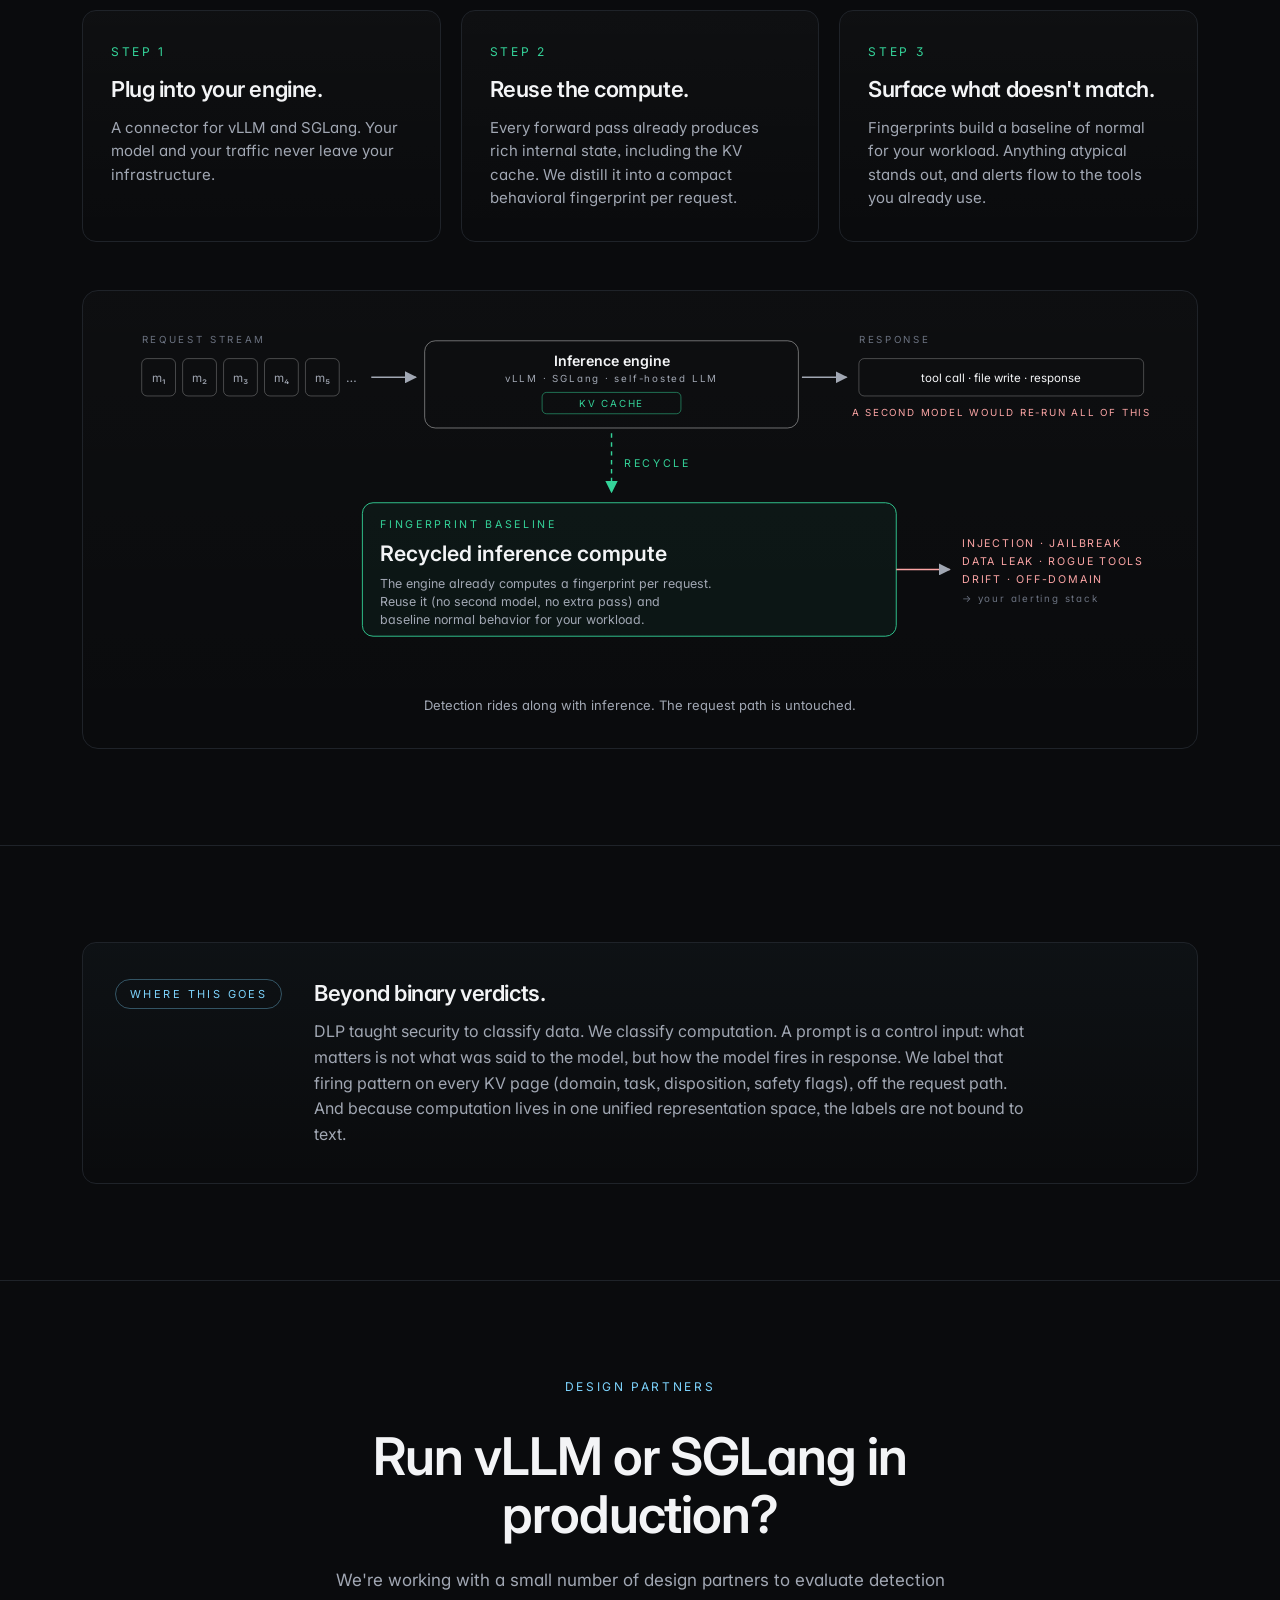
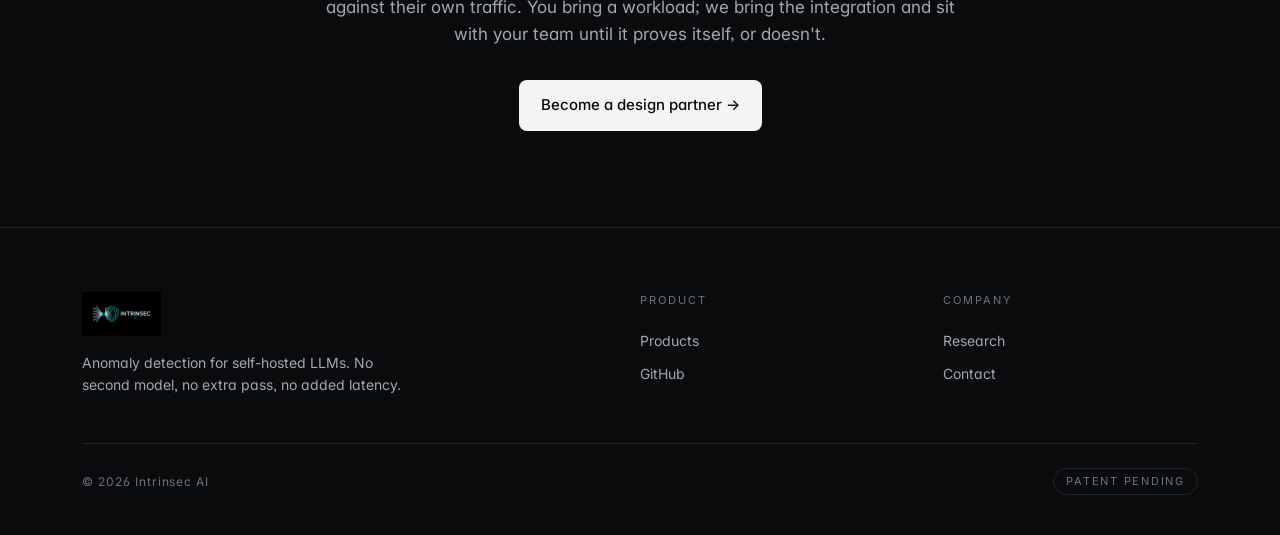
==== commit d943ae07: "Sharpen homepage headline: stop paying a second model to secure your LLM. Co-authored-by: Cursor <cu" ====
--- a/index.html
+++ b/index.html
@@ -3,7 +3,7 @@
 <head>
     <meta charset="UTF-8">
     <meta name="viewport" content="width=device-width, initial-scale=1.0">
-    <title>Intrinsec AI · Anomaly detection for self-hosted LLMs · Catch what doesn't match normal, without paying for inference twice</title>
+    <title>Intrinsec AI · Stop paying a second model to secure your LLM · Anomaly detection for self-hosted LLMs</title>
     <meta name="description" content="Anomaly detection for self-hosted LLMs. Intrinsec AI plugs into vLLM and SGLang and baselines how your model normally computes, so prompt injection, jailbreaks, data exposure, rogue tool calls, and drift surface without a second model, an extra pass, or added latency.">
     <meta name="color-scheme" content="dark">
     <meta name="theme-color" content="#0a0b0d">
@@ -543,7 +543,7 @@
     <section class="hero">
         <div class="container">
             <p class="eyebrow">For teams serving their own models · vLLM · SGLang</p>
-            <h1>Catch what doesn't match normal.<br><span class="accent-2">Without paying for inference twice.</span></h1>
+            <h1>Stop paying a second model<br><span class="accent-2">to secure your LLM.</span></h1>
             <p class="hero-sub">Prompt injection, jailbreaks, data leaking into responses, tool calls that should never happen: <b>you can't enumerate every failure mode</b>. Intrinsec AI plugs into your inference engine and baselines how your model normally computes, so anything atypical surfaces. <b>No second model. No extra pass. No added latency.</b></p>
             <div class="hero-cta">
                 <a href="mailto:ari.azarafrooz@intrinsec.ai?subject=Design%20partner%20%C2%B7%20Intrinsec%20AI" class="btn-primary">Become a design partner →</a>
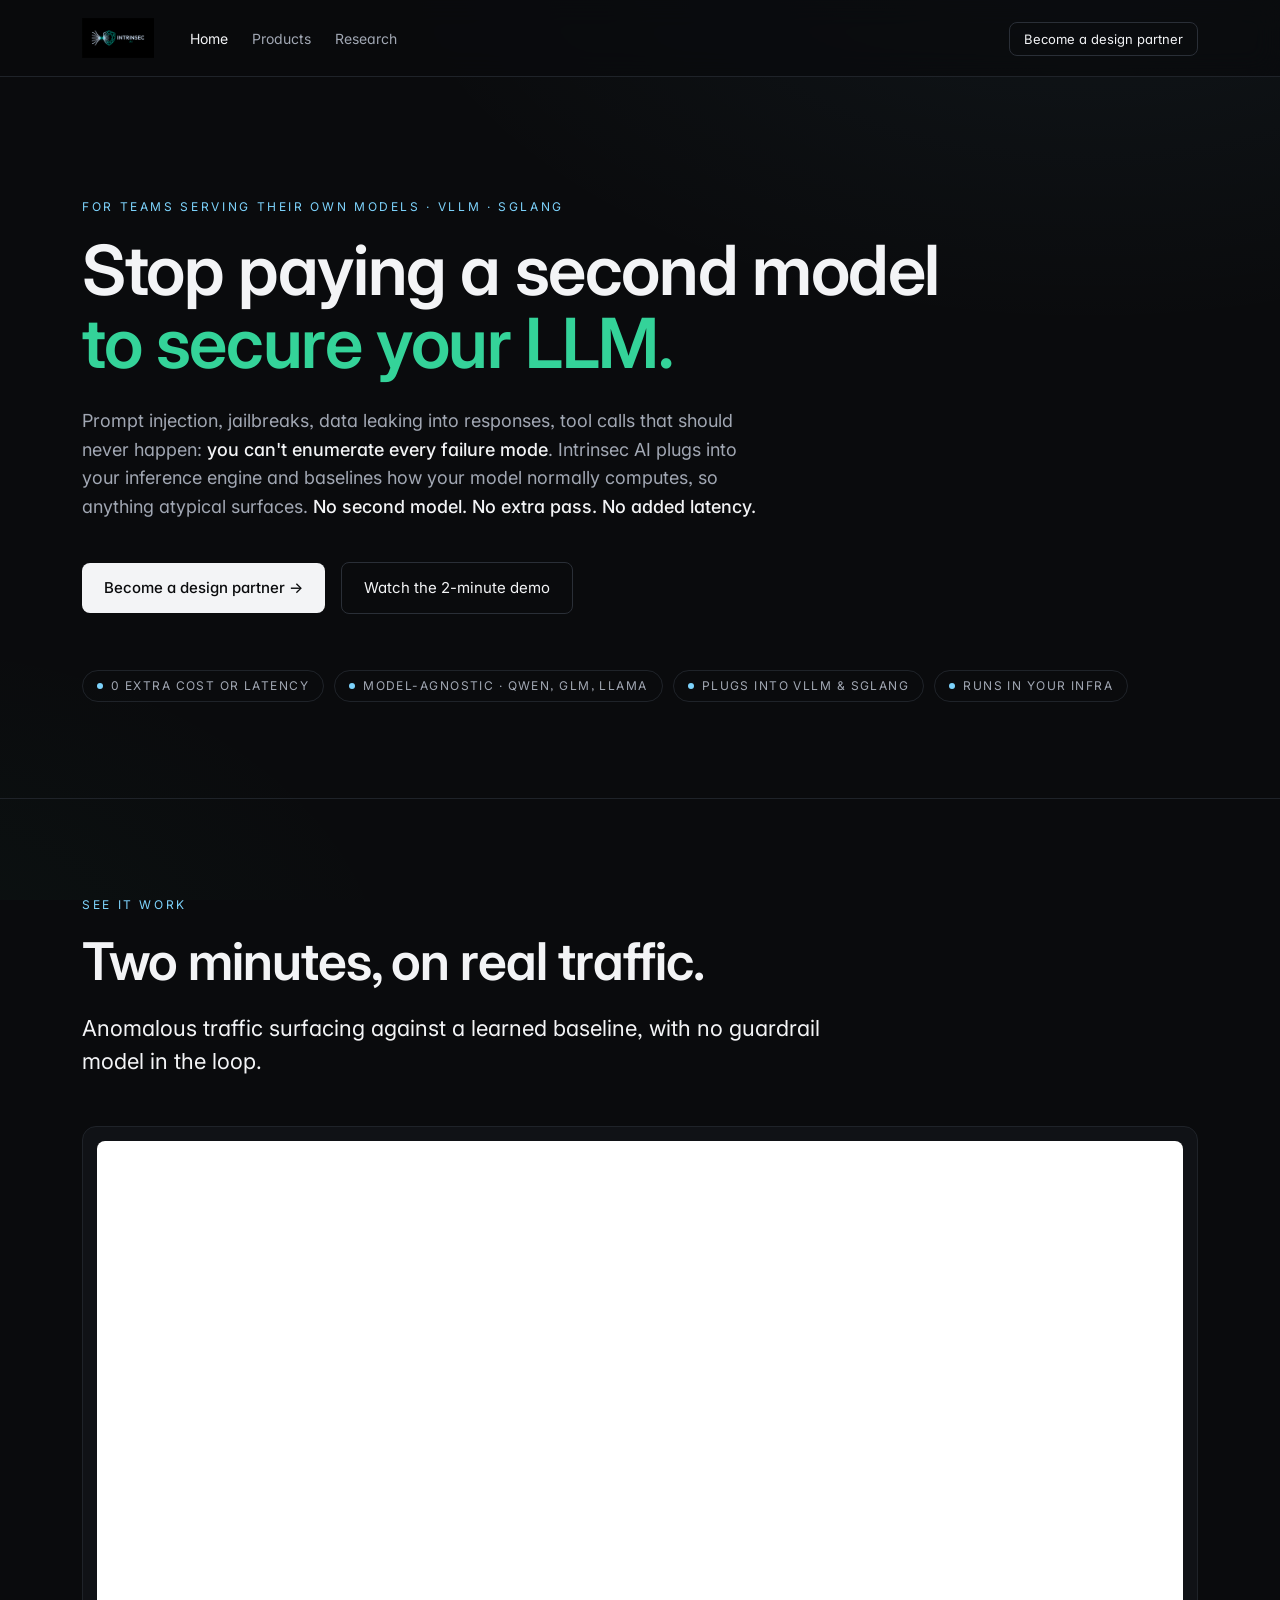
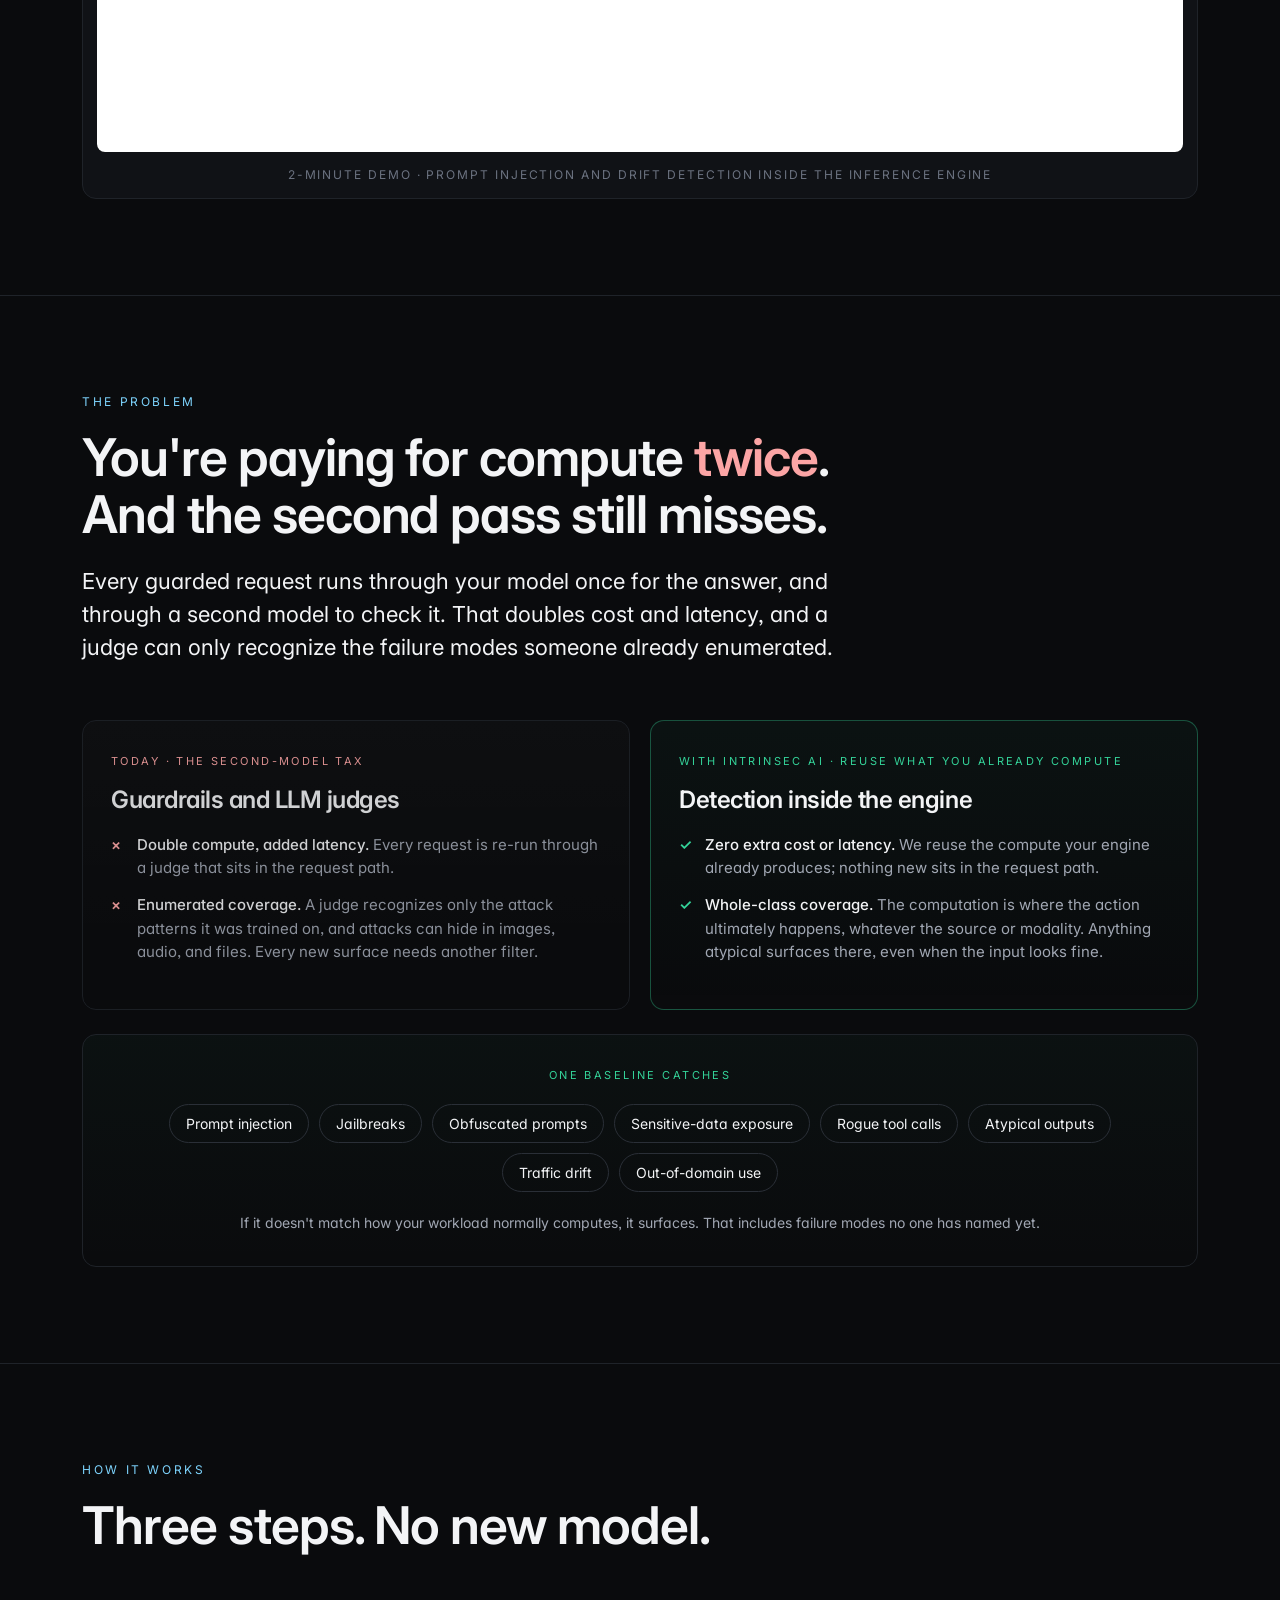
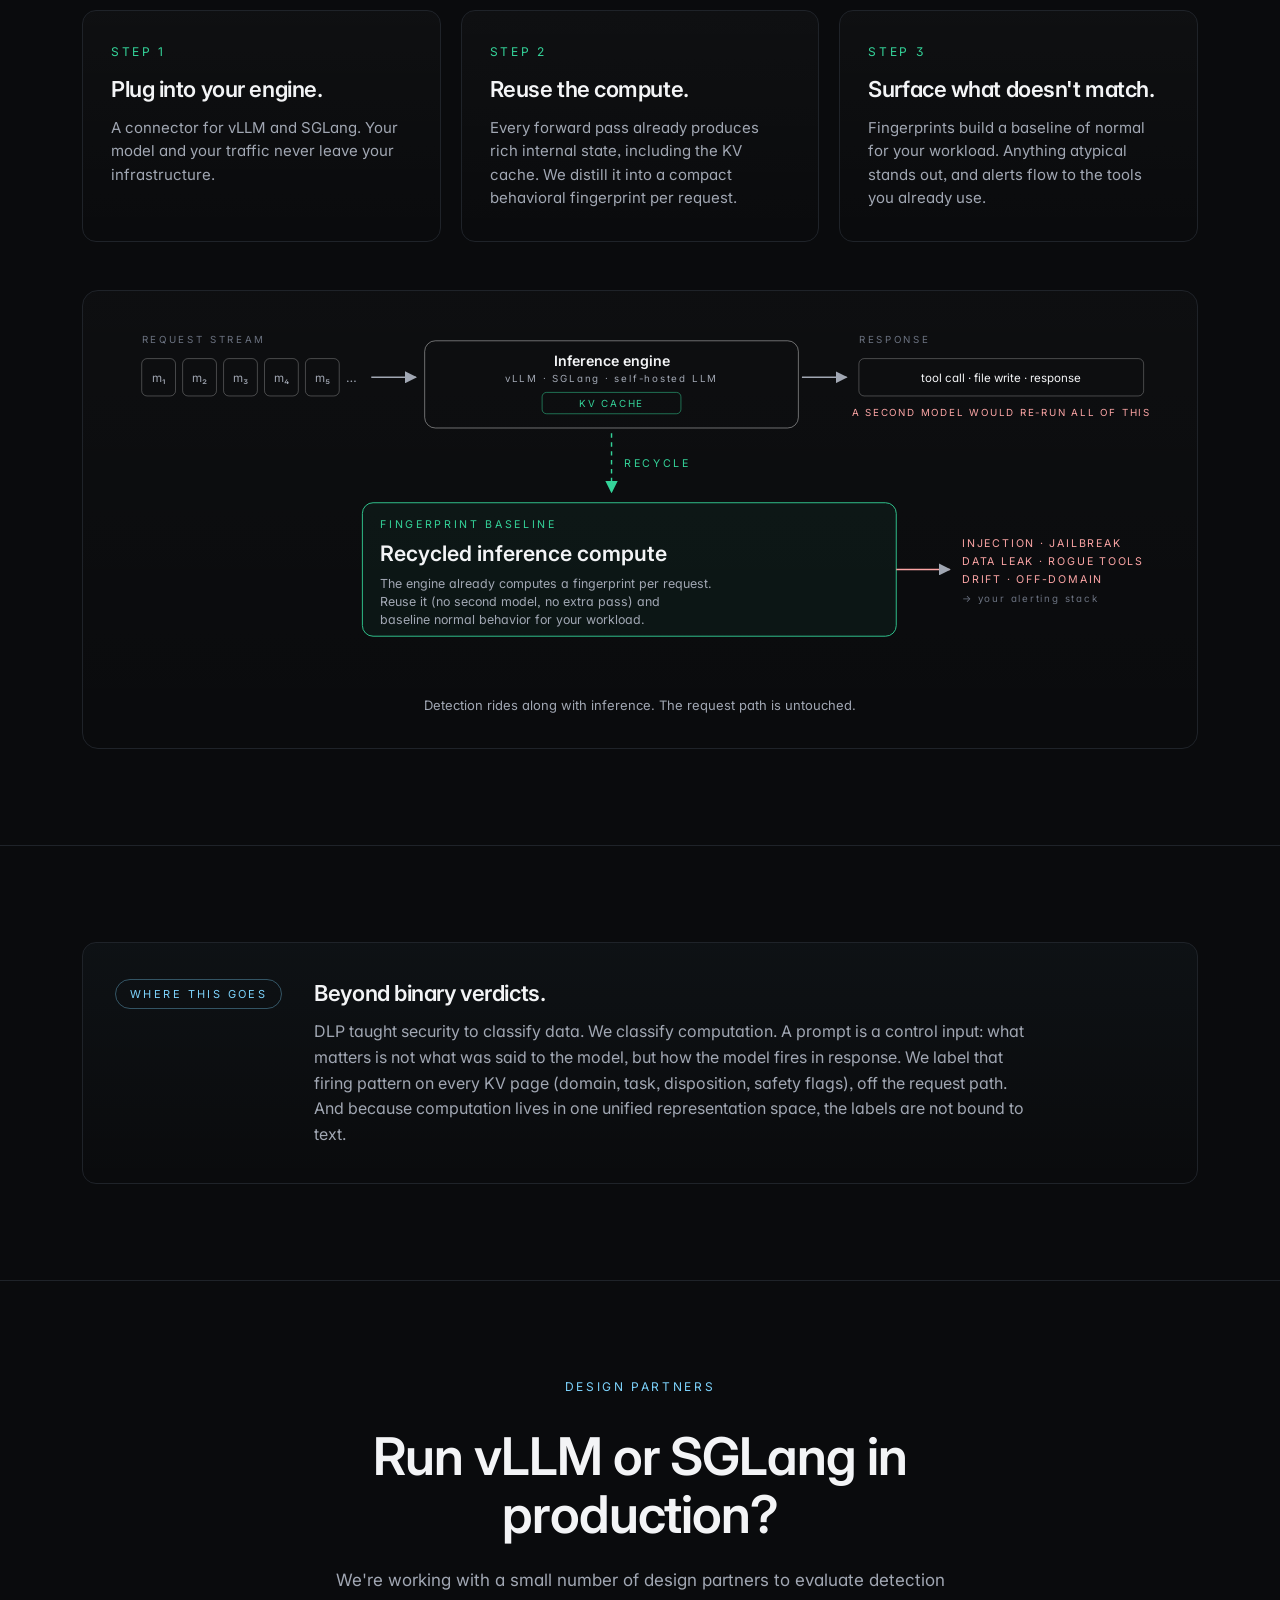
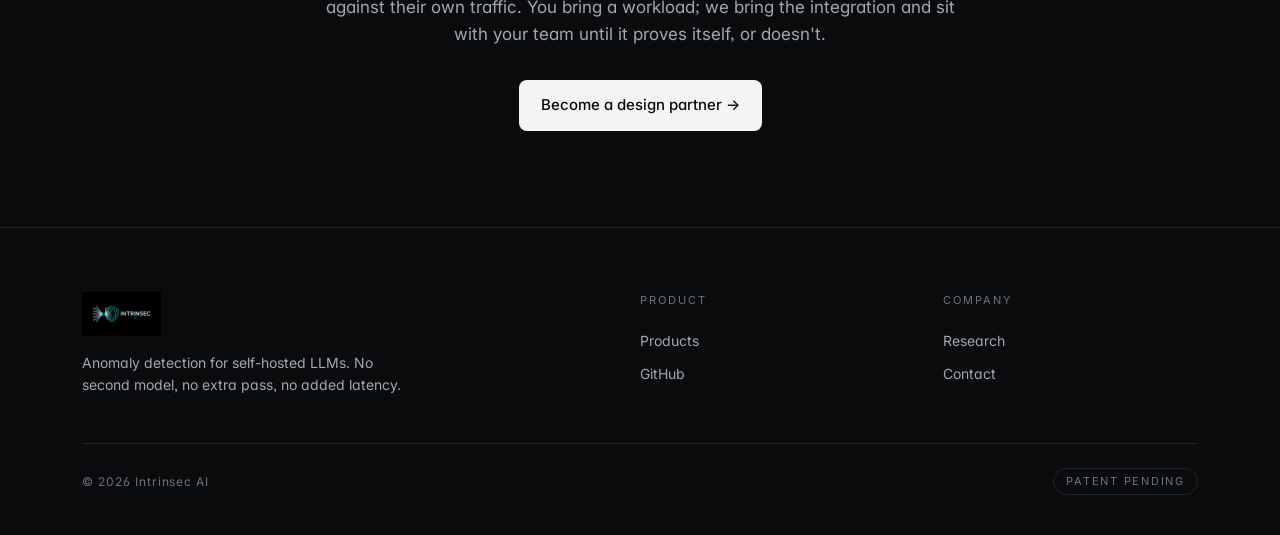
==== commit 4f283092: "Add model-agnostic claim to hero pills and capabilities. Co-authored-by: Cursor <cursoragent@cursor." ====
--- a/index.html
+++ b/index.html
@@ -550,8 +550,8 @@
                 <a href="#demo" class="btn-secondary">Watch the 2-minute demo</a>
             </div>
             <div class="proof-pills" aria-label="Key facts">
-                <span class="pill">0 extra model calls</span>
-                <span class="pill">0 added latency</span>
+                <span class="pill">0 extra cost or latency</span>
+                <span class="pill">Model-agnostic · Qwen, GLM, Llama</span>
                 <span class="pill">Plugs into vLLM &amp; SGLang</span>
                 <span class="pill">Runs in your infra</span>
             </div>
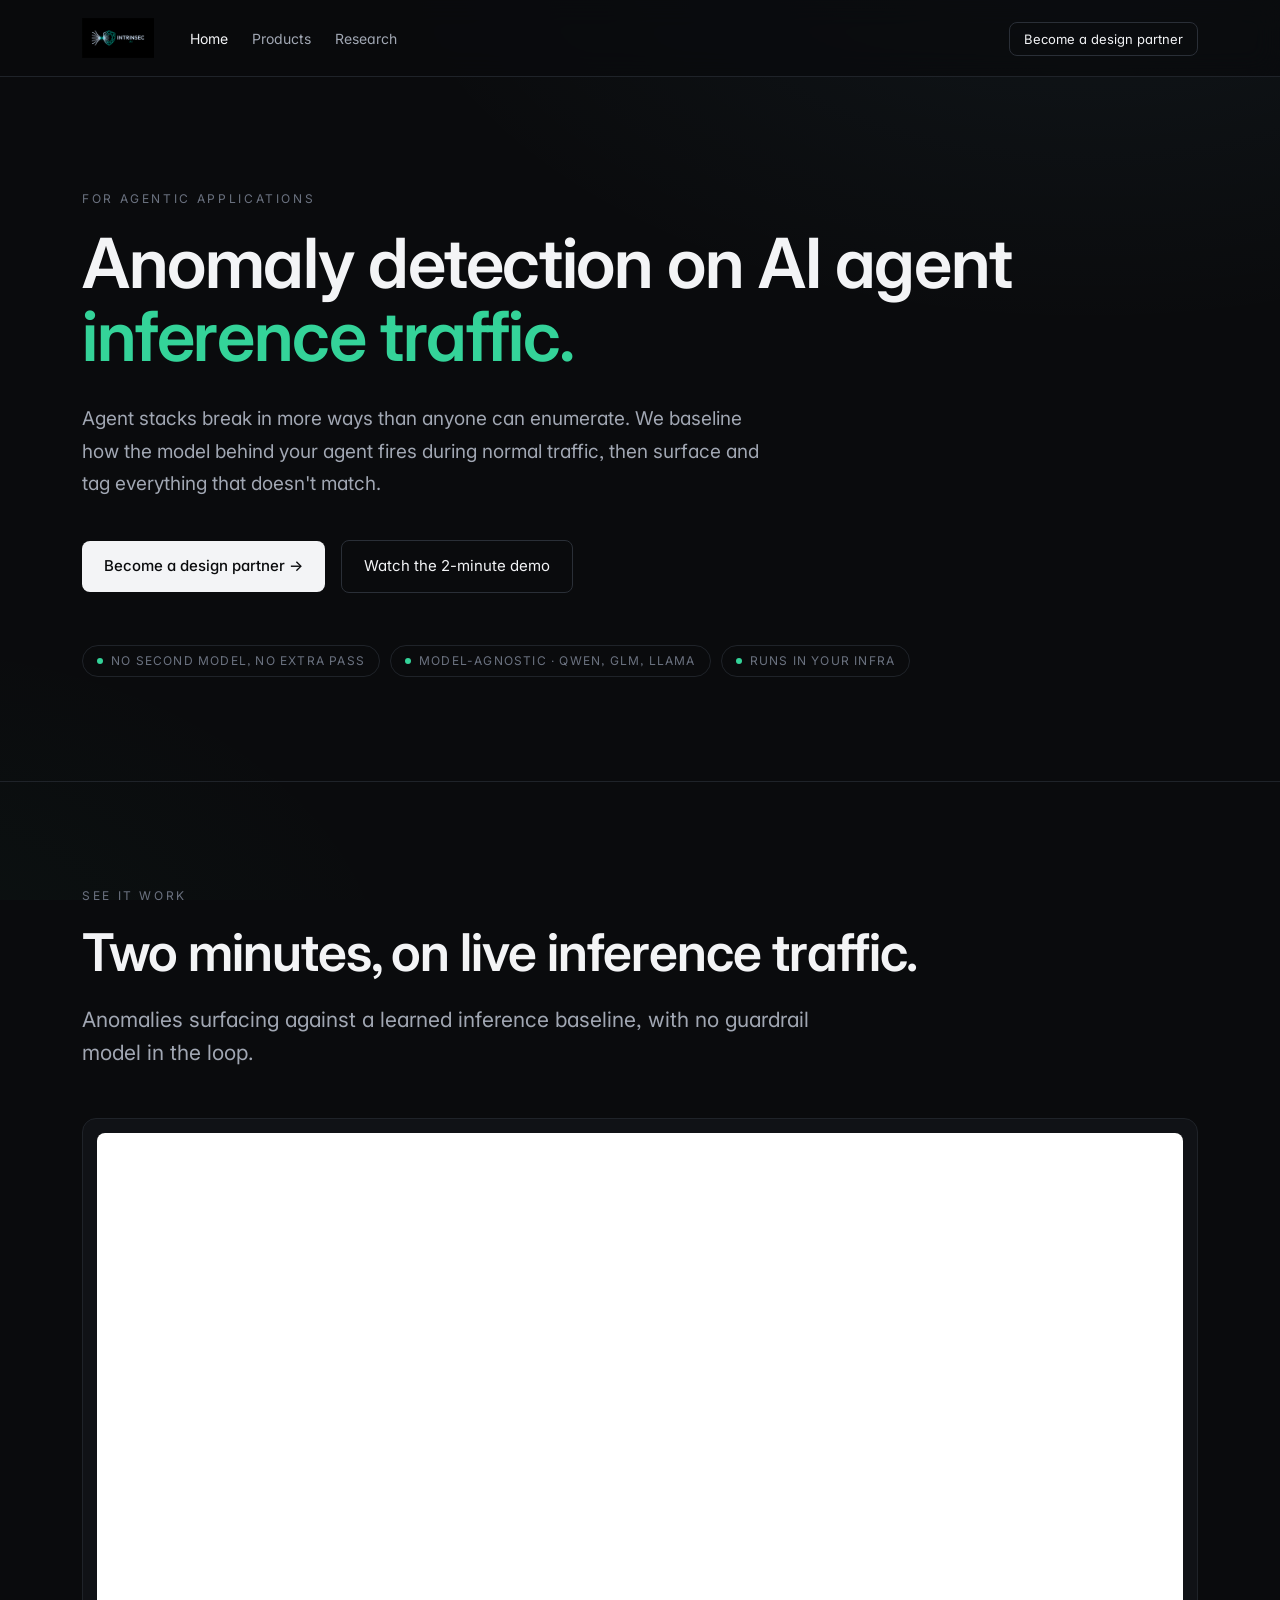
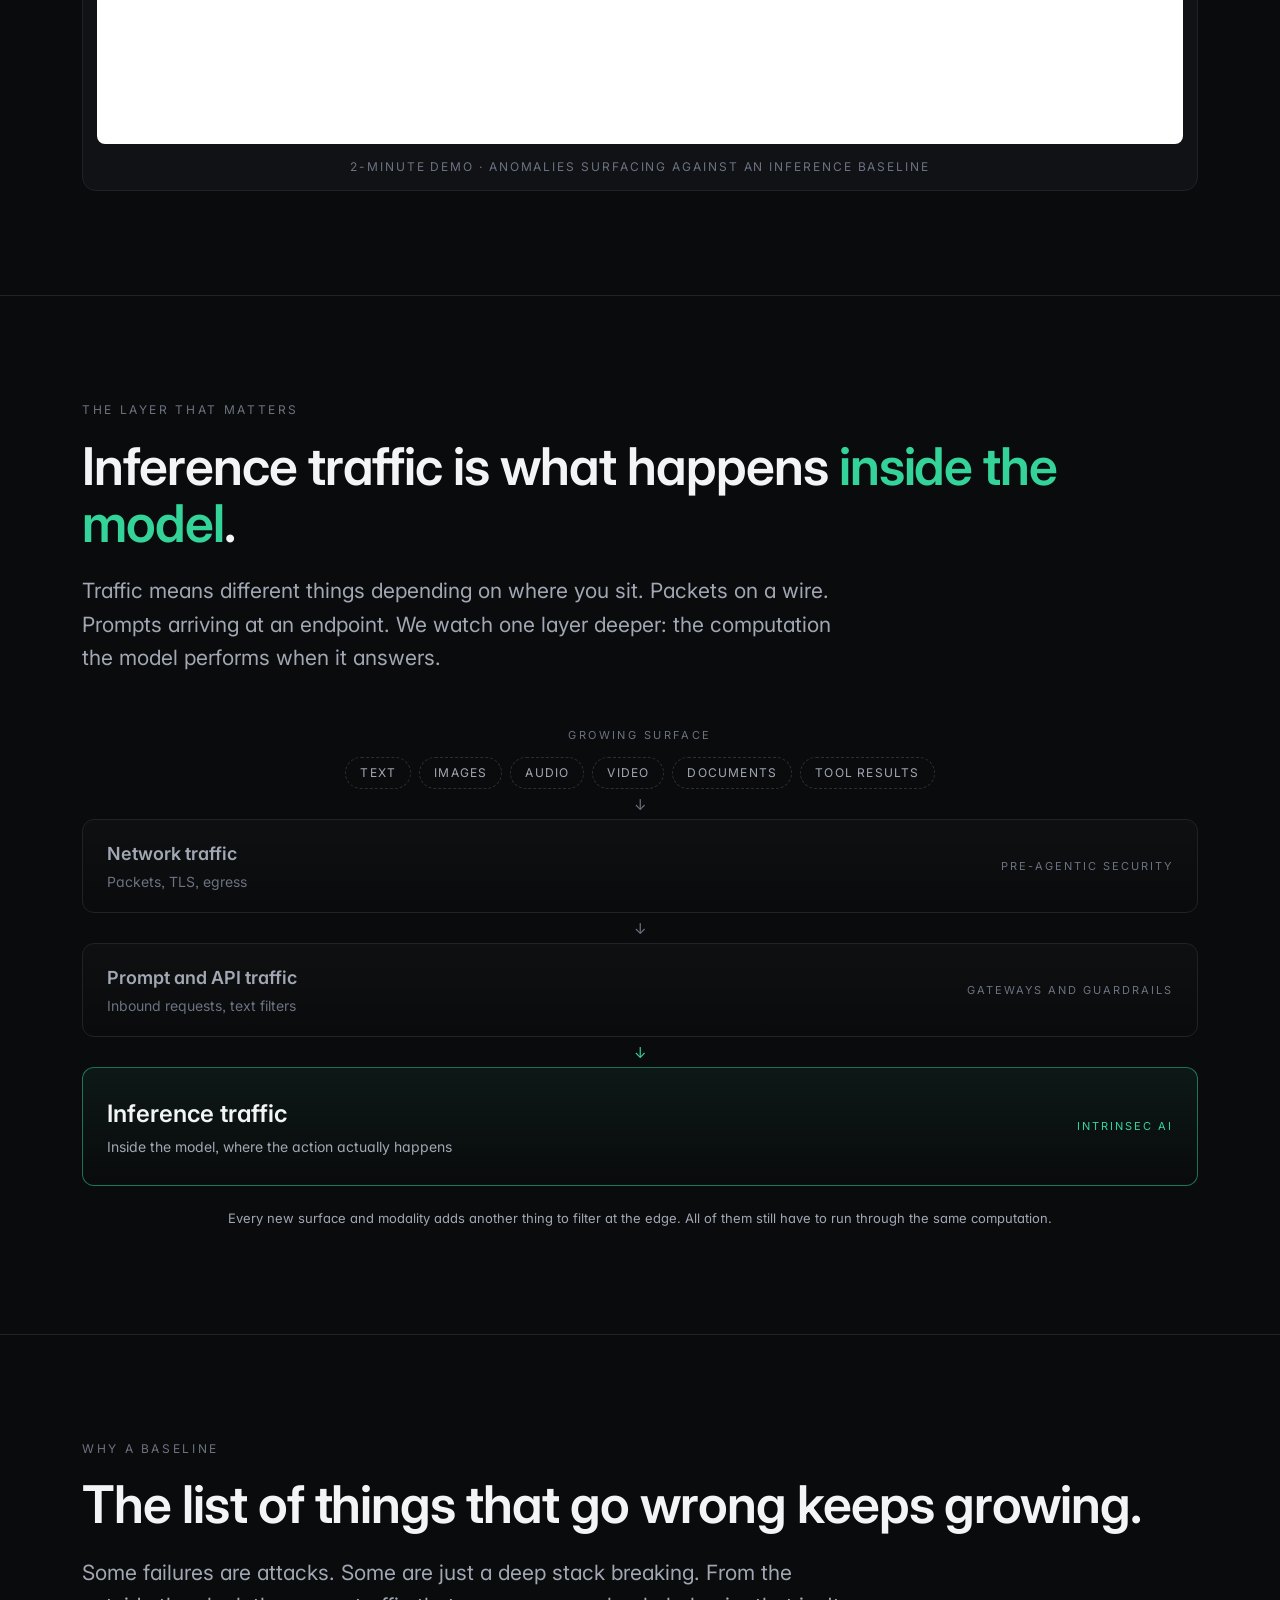
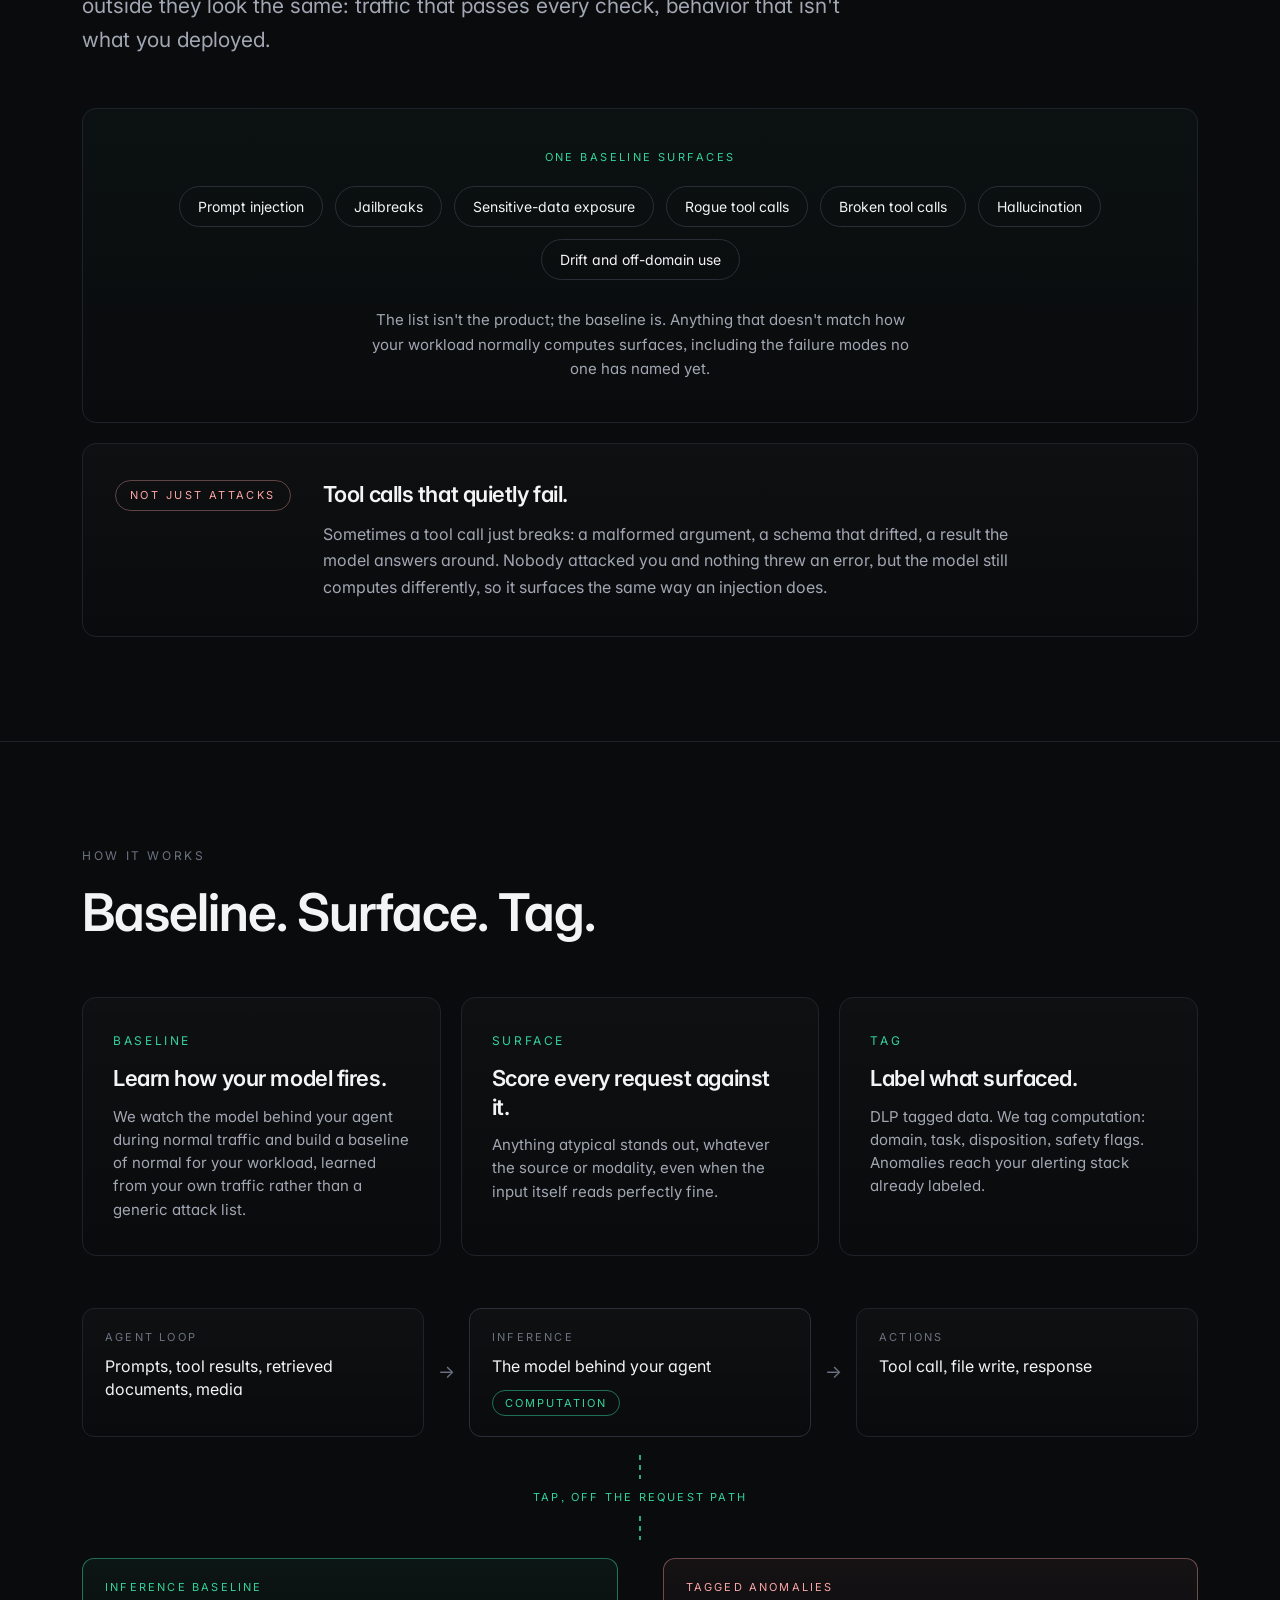
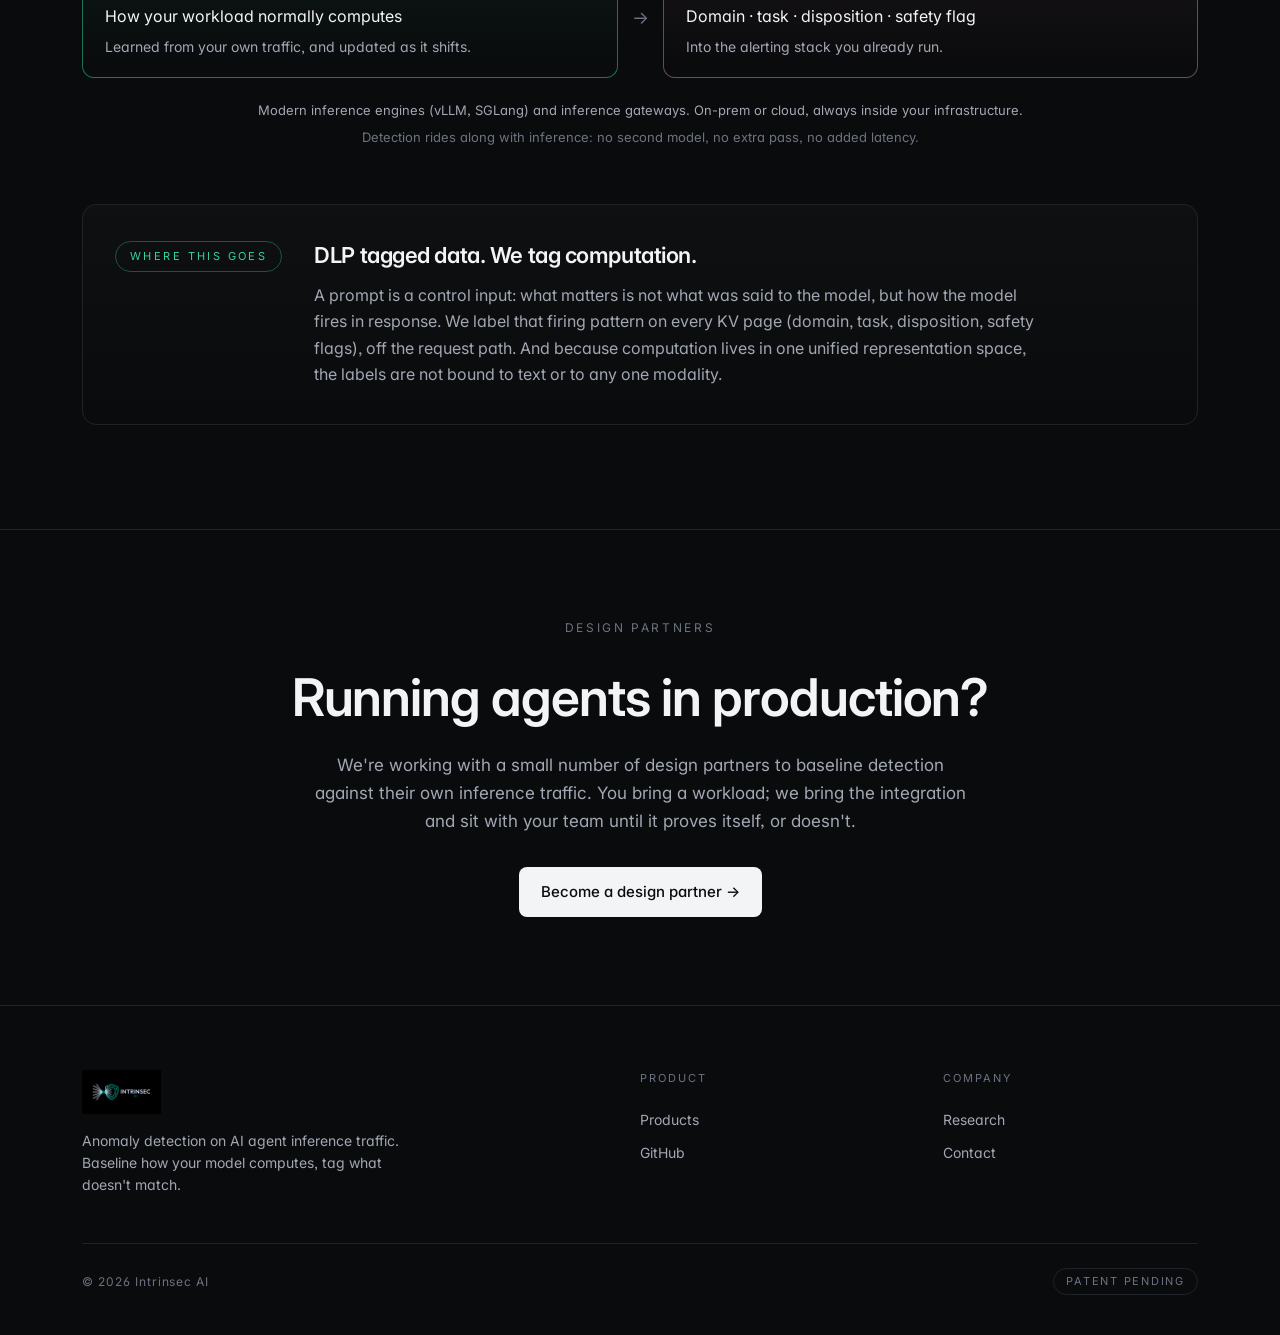
==== commit bbc6a15e: "Reposition home and products around anomaly detection on AI agent inference traffic. The second-mode" ====
--- a/index.html
+++ b/index.html
@@ -3,13 +3,13 @@
 <head>
     <meta charset="UTF-8">
     <meta name="viewport" content="width=device-width, initial-scale=1.0">
-    <title>Intrinsec AI · Stop paying a second model to secure your LLM · Anomaly detection for self-hosted LLMs</title>
-    <meta name="description" content="Anomaly detection for self-hosted LLMs. Intrinsec AI plugs into vLLM and SGLang and baselines how your model normally computes, so prompt injection, jailbreaks, data exposure, rogue tool calls, and drift surface without a second model, an extra pass, or added latency.">
+    <title>Intrinsec AI · Anomaly detection on AI agent inference traffic</title>
+    <meta name="description" content="Anomaly detection on AI agent inference traffic. Intrinsec AI baselines how the model behind your agent computes during normal traffic, then surfaces and tags what doesn't match: prompt injection, rogue and broken tool calls, sensitive-data exposure, hallucination, and drift. No second model, no extra pass, no added latency.">
     <meta name="color-scheme" content="dark">
     <meta name="theme-color" content="#0a0b0d">
     <meta name="referrer" content="strict-origin-when-cross-origin">
-    <meta property="og:title" content="Intrinsec AI · Anomaly detection for self-hosted LLMs">
-    <meta property="og:description" content="Catch injections, jailbreaks, data exposure, rogue tool calls, and drift without running a second model. Plugs into vLLM and SGLang.">
+    <meta property="og:title" content="Intrinsec AI · Anomaly detection on AI agent inference traffic">
+    <meta property="og:description" content="The action happens inside the model. We baseline how yours computes on normal traffic and tag everything that doesn't match, the way DLP tagged data.">
     <meta property="og:type" content="website">
     <meta property="og:image" content="intrinsec-ai-logo-dark-on-bg.png">
     <meta name="twitter:card" content="summary_large_image">
@@ -134,38 +134,35 @@
         }
 
         /* ===== Section base ===== */
-        section { padding: 96px 0; border-top: 1px solid var(--rule); }
+        section { padding: 104px 0; border-top: 1px solid var(--rule); }
         section:first-of-type { border-top: none; }
 
         .eyebrow {
             font-size: 12px;
             letter-spacing: 0.22em;
             text-transform: uppercase;
-            color: var(--accent);
+            color: var(--ink-subtle);
             margin-bottom: 18px;
         }
-        .eyebrow-dim { color: var(--ink-dim); }
 
         h1, h2, h3 { font-weight: 600; letter-spacing: -0.02em; }
         h1 { font-size: clamp(40px, 5.4vw, 72px); line-height: 1.06; }
         h2 { font-size: clamp(34px, 4.2vw, 52px); line-height: 1.1; }
         h3 { font-size: 22px; line-height: 1.3; }
 
-        p { color: var(--ink-dim); font-size: 17px; line-height: 1.6; }
-        .lede { color: var(--ink); font-size: clamp(18px, 2vw, 22px); line-height: 1.5; max-width: 760px; }
+        p { color: var(--ink-dim); font-size: 17px; line-height: 1.65; }
+        .lede { color: var(--ink-dim); font-size: clamp(18px, 2vw, 21px); line-height: 1.6; max-width: 60ch; }
 
         .accent-2 { color: var(--accent-2); }
-        .accent { color: var(--accent); }
-        .warn { color: var(--warn); }
 
         /* ===== Hero ===== */
-        .hero { padding: 120px 0 96px; }
+        .hero { padding: 112px 0 104px; }
         .hero h1 { max-width: 22ch; }
         .hero-sub {
-            margin-top: 26px;
-            max-width: 680px;
-            font-size: 18px;
-            line-height: 1.6;
+            margin-top: 30px;
+            max-width: 58ch;
+            font-size: 19px;
+            line-height: 1.7;
             color: var(--ink-dim);
         }
         .hero-sub b { color: var(--ink); font-weight: 500; }
@@ -206,7 +203,7 @@
         .btn-secondary:hover { border-color: var(--accent); }
 
         .proof-pills {
-            margin-top: 56px;
+            margin-top: 52px;
             display: flex;
             gap: 10px;
             flex-wrap: wrap;
@@ -219,16 +216,16 @@
             border: 1px solid var(--rule);
             border-radius: 999px;
             font-size: 12px;
-            letter-spacing: 0.12em;
-            text-transform: uppercase;
-            color: var(--ink-dim);
+            letter-spacing: 0.1em;
+            text-transform: uppercase;
+            color: var(--ink-subtle);
         }
         .pill::before {
             content: "";
             width: 6px;
             height: 6px;
             border-radius: 50%;
-            background: var(--accent);
+            background: var(--accent-2);
         }
 
         /* ===== Video ===== */
@@ -263,67 +260,152 @@
             text-align: center;
         }
 
-        /* ===== Problem: today vs with Intrinsec AI ===== */
-        .compare-header { max-width: 880px; }
-        .compare-header h2 { margin-bottom: 22px; }
-        .compare-grid {
-            margin-top: 56px;
-            display: grid;
-            grid-template-columns: 1fr 1fr;
-            gap: 20px;
-        }
-        .compare-card {
+        /* ===== Layer stack: what inference traffic means ===== */
+        .layer-stack { margin-top: 52px; }
+        .surface-label {
+            font-size: 11px;
+            letter-spacing: 0.22em;
+            text-transform: uppercase;
+            color: var(--ink-subtle);
+            text-align: center;
+            margin-bottom: 14px;
+        }
+        .surface-chips {
+            display: flex;
+            flex-wrap: wrap;
+            justify-content: center;
+            gap: 8px;
+        }
+        .surface-chip {
+            padding: 6px 14px;
+            border: 1px dashed var(--rule-strong);
+            border-radius: 999px;
+            font-size: 12px;
+            letter-spacing: 0.1em;
+            text-transform: uppercase;
+            color: var(--ink-dim);
+        }
+        .layer-arrow {
+            height: 30px;
+            display: flex;
+            align-items: center;
+            justify-content: center;
+            color: var(--ink-subtle);
+            font-size: 15px;
+            line-height: 1;
+        }
+        .layer-arrow::before { content: "↓"; }
+        .layer-arrow.is-focus { color: var(--accent-2); }
+        .layer {
+            border: 1px solid var(--rule);
+            border-radius: 12px;
+            padding: 20px 24px;
+            display: flex;
+            justify-content: space-between;
+            align-items: center;
+            gap: 16px;
+            flex-wrap: wrap;
+            background: linear-gradient(180deg, rgba(255, 255, 255, 0.02), rgba(255, 255, 255, 0));
+        }
+        .layer-title { font-size: 18px; font-weight: 600; color: var(--ink-dim); }
+        .layer-sub { font-size: 14px; color: var(--ink-subtle); margin-top: 4px; }
+        .layer-tag {
+            font-size: 11px;
+            letter-spacing: 0.18em;
+            text-transform: uppercase;
+            color: var(--ink-subtle);
+        }
+        .layer.is-focus {
+            border-color: rgba(52, 211, 153, 0.5);
+            background: linear-gradient(180deg, rgba(52, 211, 153, 0.07), rgba(255, 255, 255, 0));
+            padding: 28px 24px;
+        }
+        .layer.is-focus .layer-title { font-size: 24px; color: var(--ink); }
+        .layer.is-focus .layer-sub { color: var(--ink-dim); }
+        .layer.is-focus .layer-tag { color: var(--accent-2); }
+
+        /* ===== Flow diagram: baseline, surface, tag ===== */
+        .flow { margin-top: 52px; }
+        .flow-row { display: flex; align-items: stretch; gap: 14px; }
+        .flow-box {
+            flex: 1;
+            border: 1px solid var(--rule);
+            border-radius: 12px;
+            padding: 20px 22px;
+            background: linear-gradient(180deg, rgba(255, 255, 255, 0.02), rgba(255, 255, 255, 0));
+        }
+        .flow-box-label {
+            font-size: 11px;
+            letter-spacing: 0.2em;
+            text-transform: uppercase;
+            color: var(--ink-subtle);
+            margin-bottom: 10px;
+        }
+        .flow-box-title { font-size: 16px; color: var(--ink); line-height: 1.4; }
+        .flow-box-note { font-size: 14px; color: var(--ink-dim); margin-top: 8px; line-height: 1.5; }
+        .flow-box.is-model { border-color: var(--rule-strong); }
+        .flow-tag {
+            display: inline-block;
+            margin-top: 12px;
+            padding: 4px 12px;
+            border: 1px solid rgba(52, 211, 153, 0.5);
+            border-radius: 999px;
+            font-size: 11px;
+            letter-spacing: 0.18em;
+            text-transform: uppercase;
+            color: var(--accent-2);
+        }
+        .flow-box.is-baseline {
+            border-color: rgba(52, 211, 153, 0.5);
+            background: linear-gradient(180deg, rgba(52, 211, 153, 0.06), rgba(255, 255, 255, 0));
+        }
+        .flow-box.is-baseline .flow-box-label { color: var(--accent-2); }
+        .flow-box.is-anomaly {
+            border-color: rgba(252, 165, 165, 0.4);
+            background: linear-gradient(180deg, rgba(252, 165, 165, 0.05), rgba(255, 255, 255, 0));
+        }
+        .flow-box.is-anomaly .flow-box-label { color: var(--warn); }
+        .flow-arrow {
+            align-self: center;
+            color: var(--ink-subtle);
+            font-size: 18px;
+            line-height: 1;
+        }
+        .flow-arrow::before { content: "→"; }
+        .flow-tap {
+            display: flex;
+            flex-direction: column;
+            align-items: center;
+            gap: 10px;
+            padding: 18px 0;
+        }
+        .flow-tap::before {
+            content: "";
+            width: 2px;
+            height: 24px;
+            background: repeating-linear-gradient(180deg, var(--accent-2) 0 5px, transparent 5px 10px);
+            opacity: 0.8;
+        }
+        .flow-tap span {
+            font-size: 11px;
+            letter-spacing: 0.2em;
+            text-transform: uppercase;
+            color: var(--accent-2);
+        }
+        .flow-tap::after {
+            content: "";
+            width: 2px;
+            height: 24px;
+            background: repeating-linear-gradient(180deg, var(--accent-2) 0 5px, transparent 5px 10px);
+            opacity: 0.8;
+        }
+
+        /* ===== Failure-modes strip ===== */
+        .modes-strip {
+            margin-top: 52px;
             border: 1px solid var(--rule);
             border-radius: 14px;
-            padding: 32px 28px;
-            background: linear-gradient(180deg, rgba(255, 255, 255, 0.02), rgba(255, 255, 255, 0));
-        }
-        .compare-card.is-today { opacity: 0.85; }
-        .compare-card.is-intrinsec {
-            border-color: rgba(52, 211, 153, 0.35);
-            background: linear-gradient(180deg, rgba(52, 211, 153, 0.04), rgba(255, 255, 255, 0));
-        }
-        .compare-tag {
-            font-size: 11px;
-            letter-spacing: 0.22em;
-            text-transform: uppercase;
-            color: var(--ink-subtle);
-            margin-bottom: 14px;
-        }
-        .compare-card.is-today .compare-tag { color: var(--warn); }
-        .compare-card.is-intrinsec .compare-tag { color: var(--accent-2); }
-        .compare-card h3 { color: var(--ink); margin-bottom: 18px; font-size: 24px; }
-        .compare-list { list-style: none; }
-        .compare-list li {
-            position: relative;
-            padding-left: 26px;
-            margin-bottom: 14px;
-            font-size: 15px;
-            line-height: 1.55;
-            color: var(--ink-dim);
-        }
-        .compare-list li b { color: var(--ink); font-weight: 500; }
-        .compare-card.is-today .compare-list li::before {
-            content: "×";
-            position: absolute;
-            left: 0;
-            color: var(--warn);
-            font-weight: 600;
-        }
-        .compare-card.is-intrinsec .compare-list li::before {
-            content: "✓";
-            position: absolute;
-            left: 0;
-            color: var(--accent-2);
-            font-weight: 600;
-        }
-
-        /* ===== Failure-modes strip ===== */
-        .modes-strip {
-            margin-top: 24px;
-            border: 1px solid var(--rule);
-            border-radius: 14px;
-            padding: 32px;
+            padding: 40px 32px;
             background: linear-gradient(180deg, rgba(52, 211, 153, 0.03), rgba(255, 255, 255, 0));
             text-align: center;
         }
@@ -338,19 +420,22 @@
             display: flex;
             flex-wrap: wrap;
             justify-content: center;
-            gap: 10px;
+            gap: 12px;
         }
         .mode-chip {
-            padding: 8px 16px;
+            padding: 9px 18px;
             border: 1px solid var(--rule-strong);
             border-radius: 999px;
             font-size: 14px;
             color: var(--ink);
         }
         .modes-note {
-            margin-top: 20px;
-            font-size: 14px;
+            margin-top: 28px;
+            font-size: 15px;
             color: var(--ink-dim);
+            max-width: 62ch;
+            margin-left: auto;
+            margin-right: auto;
         }
 
         /* ===== How it works ===== */
@@ -363,7 +448,7 @@
         .step-card {
             border: 1px solid var(--rule);
             border-radius: 14px;
-            padding: 32px 28px;
+            padding: 34px 30px;
             background: linear-gradient(180deg, rgba(255, 255, 255, 0.02), rgba(255, 255, 255, 0));
         }
         .step-num {
@@ -376,28 +461,15 @@
         .step-card h3 { color: var(--ink); margin-bottom: 12px; font-size: 22px; }
         .step-card p { font-size: 15px; line-height: 1.55; }
 
-        .diagram-wrap {
-            margin-top: 48px;
-            padding: 32px;
-            border: 1px solid var(--rule);
-            border-radius: 16px;
-            background: linear-gradient(180deg, rgba(255,255,255,0.015), rgba(255,255,255,0));
-        }
-        .diagram-svg {
-            display: block;
-            width: 100%;
-            height: auto;
-            max-width: 1180px;
-            margin: 0 auto;
-        }
         .diagram-footnote {
-            margin-top: 16px;
+            margin-top: 22px;
             font-size: 13px;
             color: var(--ink-dim);
             text-align: center;
         }
-        @media (max-width: 720px) {
-            .diagram-wrap { padding: 16px; margin-top: 32px; }
+        .diagram-footnote.is-dim {
+            margin-top: 6px;
+            color: var(--ink-subtle);
         }
 
         /* ===== Beyond binary verdicts strip ===== */
@@ -405,7 +477,7 @@
             border: 1px solid var(--rule);
             border-radius: 14px;
             padding: 36px 32px;
-            background: linear-gradient(180deg, rgba(125, 211, 252, 0.03), rgba(255, 255, 255, 0));
+            background: linear-gradient(180deg, rgba(255, 255, 255, 0.02), rgba(255, 255, 255, 0));
             display: grid;
             grid-template-columns: auto 1fr;
             gap: 32px;
@@ -415,11 +487,15 @@
             font-size: 11px;
             letter-spacing: 0.22em;
             text-transform: uppercase;
-            color: var(--accent);
+            color: var(--accent-2);
             padding: 6px 14px;
-            border: 1px solid rgba(125, 211, 252, 0.35);
+            border: 1px solid rgba(52, 211, 153, 0.35);
             border-radius: 999px;
             white-space: nowrap;
+        }
+        .beyond-label.is-warn {
+            color: var(--warn);
+            border-color: rgba(252, 165, 165, 0.35);
         }
         .beyond-strip h3 { color: var(--ink); margin-bottom: 12px; }
         .beyond-strip p { font-size: 16px; max-width: 72ch; }
@@ -428,7 +504,7 @@
         }
 
         /* ===== CTA ===== */
-        .cta { padding: 96px 0; text-align: center; }
+        .cta { padding: 88px 0; text-align: center; }
         .cta h2 { margin-bottom: 24px; max-width: 22ch; margin-left: auto; margin-right: auto; }
         .cta p { max-width: 60ch; margin: 0 auto 32px; }
 
@@ -490,8 +566,13 @@
             .container { padding: 0 24px; }
             section { padding: 72px 0; }
             .hero { padding: 80px 0 64px; }
-            .compare-grid { grid-template-columns: 1fr; }
             .steps-grid { grid-template-columns: 1fr; }
+            .flow-row { flex-direction: column; gap: 12px; }
+            .flow-arrow { align-self: center; }
+            .flow-arrow::before { content: "↓"; }
+            .layer, .layer.is-focus { padding: 18px 20px; }
+            .layer-stack, .flow { margin-top: 40px; }
+            .modes-strip { margin-top: 40px; }
             .footer-grid { grid-template-columns: 1fr; gap: 32px; }
             .footer-bottom { flex-direction: column; gap: 12px; }
             .nav { display: none; }
@@ -499,9 +580,15 @@
 
         @media (max-width: 600px) {
             .container { padding: 0 20px; }
+            h1 { font-size: 38px; }
             .hero-cta { flex-direction: column; align-items: stretch; }
             .btn-primary, .btn-secondary { justify-content: center; }
             .header-cta { display: none; }
+            .layer { align-items: flex-start; gap: 12px; }
+            .layer-title { font-size: 17px; }
+            .layer.is-focus .layer-title { font-size: 20px; }
+            .modes-strip { padding: 26px 20px; }
+            .beyond-strip { padding: 28px 22px; }
         }
 
         @media (prefers-reduced-motion: reduce) {
@@ -542,17 +629,16 @@
     <!-- ===== Hero ===== -->
     <section class="hero">
         <div class="container">
-            <p class="eyebrow">For teams serving their own models · vLLM · SGLang</p>
-            <h1>Stop paying a second model<br><span class="accent-2">to secure your LLM.</span></h1>
-            <p class="hero-sub">Prompt injection, jailbreaks, data leaking into responses, tool calls that should never happen: <b>you can't enumerate every failure mode</b>. Intrinsec AI plugs into your inference engine and baselines how your model normally computes, so anything atypical surfaces. <b>No second model. No extra pass. No added latency.</b></p>
+            <p class="eyebrow">For agentic applications</p>
+            <h1>Anomaly detection on AI agent<br><span class="accent-2">inference traffic.</span></h1>
+            <p class="hero-sub">Agent stacks break in more ways than anyone can enumerate. We baseline how the model behind your agent fires during normal traffic, then surface and tag everything that doesn't match.</p>
             <div class="hero-cta">
                 <a href="mailto:ari.azarafrooz@intrinsec.ai?subject=Design%20partner%20%C2%B7%20Intrinsec%20AI" class="btn-primary">Become a design partner →</a>
                 <a href="#demo" class="btn-secondary">Watch the 2-minute demo</a>
             </div>
             <div class="proof-pills" aria-label="Key facts">
-                <span class="pill">0 extra cost or latency</span>
+                <span class="pill">No second model, no extra pass</span>
                 <span class="pill">Model-agnostic · Qwen, GLM, Llama</span>
-                <span class="pill">Plugs into vLLM &amp; SGLang</span>
                 <span class="pill">Runs in your infra</span>
             </div>
         </div>
@@ -562,64 +648,96 @@
     <section id="demo">
         <div class="container">
             <p class="eyebrow">See it work</p>
-            <h2>Two minutes, on real traffic.</h2>
-            <p class="lede" style="margin-top: 22px;">Anomalous traffic surfacing against a learned baseline, with no guardrail model in the loop.</p>
+            <h2>Two minutes, on live inference traffic.</h2>
+            <p class="lede" style="margin-top: 22px;">Anomalies surfacing against a learned inference baseline, with no guardrail model in the loop.</p>
             <div class="video-wrap">
                 <div class="video-frame">
                     <iframe
                         src="https://www.youtube-nocookie.com/embed/qKcYDObQcvE"
-                        title="Intrinsec AI: anomaly detection for self-hosted LLMs, 2-minute demo"
+                        title="Intrinsec AI: anomaly detection on AI agent inference traffic, 2-minute demo"
                         loading="lazy"
                         allow="accelerometer; autoplay; clipboard-write; encrypted-media; gyroscope; picture-in-picture; web-share"
                         referrerpolicy="strict-origin-when-cross-origin"
                         allowfullscreen></iframe>
                 </div>
-                <div class="video-caption">2-minute demo · prompt injection and drift detection inside the inference engine</div>
+                <div class="video-caption">2-minute demo · anomalies surfacing against an inference baseline</div>
             </div>
         </div>
     </section>
 
-    <!-- ===== Problem: pay twice ===== -->
-    <section id="problem">
+    <!-- ===== What inference traffic means ===== -->
+    <section id="inference-traffic">
         <div class="container">
-            <div class="compare-header">
-                <p class="eyebrow">The problem</p>
-                <h2>You're paying for compute <span class="warn">twice</span>.<br>And the second pass still misses.</h2>
-                <p class="lede" style="margin-top: 22px;">Every guarded request runs through your model once for the answer, and through a second model to check it. That doubles cost and latency, and a judge can only recognize the failure modes someone already enumerated.</p>
-            </div>
-
-            <div class="compare-grid">
-                <div class="compare-card is-today">
-                    <div class="compare-tag">Today · The second-model tax</div>
-                    <h3>Guardrails and LLM judges</h3>
-                    <ul class="compare-list">
-                        <li><b>Double compute, added latency.</b> Every request is re-run through a judge that sits in the request path.</li>
-                        <li><b>Enumerated coverage.</b> A judge recognizes only the attack patterns it was trained on, and attacks can hide in images, audio, and files. Every new surface needs another filter.</li>
-                    </ul>
-                </div>
-                <div class="compare-card is-intrinsec">
-                    <div class="compare-tag">With Intrinsec AI · Reuse what you already compute</div>
-                    <h3>Detection inside the engine</h3>
-                    <ul class="compare-list">
-                        <li><b>Zero extra cost or latency.</b> We reuse the compute your engine already produces; nothing new sits in the request path.</li>
-                        <li><b>Whole-class coverage.</b> The computation is where the action ultimately happens, whatever the source or modality. Anything atypical surfaces there, even when the input looks fine.</li>
-                    </ul>
-                </div>
-            </div>
+            <p class="eyebrow">The layer that matters</p>
+            <h2>Inference traffic is what happens <span class="accent-2">inside the model</span>.</h2>
+            <p class="lede" style="margin-top: 22px;">Traffic means different things depending on where you sit. Packets on a wire. Prompts arriving at an endpoint. We watch one layer deeper: the computation the model performs when it answers.</p>
+
+            <div class="layer-stack" role="img" aria-label="Three layers of traffic. Every input modality (text, images, audio, video, documents, tool results) passes down through network traffic, where pre-agentic security lives, and prompt and API traffic, where gateways and guardrails live, into inference traffic inside the model, where Intrinsec AI watches.">
+                <div class="surface-label">Growing surface</div>
+                <div class="surface-chips">
+                    <span class="surface-chip">Text</span>
+                    <span class="surface-chip">Images</span>
+                    <span class="surface-chip">Audio</span>
+                    <span class="surface-chip">Video</span>
+                    <span class="surface-chip">Documents</span>
+                    <span class="surface-chip">Tool results</span>
+                </div>
+                <div class="layer-arrow" aria-hidden="true"></div>
+                <div class="layer">
+                    <div>
+                        <div class="layer-title">Network traffic</div>
+                        <div class="layer-sub">Packets, TLS, egress</div>
+                    </div>
+                    <div class="layer-tag">Pre-agentic security</div>
+                </div>
+                <div class="layer-arrow" aria-hidden="true"></div>
+                <div class="layer">
+                    <div>
+                        <div class="layer-title">Prompt and API traffic</div>
+                        <div class="layer-sub">Inbound requests, text filters</div>
+                    </div>
+                    <div class="layer-tag">Gateways and guardrails</div>
+                </div>
+                <div class="layer-arrow is-focus" aria-hidden="true"></div>
+                <div class="layer is-focus">
+                    <div>
+                        <div class="layer-title">Inference traffic</div>
+                        <div class="layer-sub">Inside the model, where the action actually happens</div>
+                    </div>
+                    <div class="layer-tag">Intrinsec AI</div>
+                </div>
+            </div>
+            <p class="diagram-footnote">Every new surface and modality adds another thing to filter at the edge. All of them still have to run through the same computation.</p>
+        </div>
+    </section>
+
+    <!-- ===== What goes wrong ===== -->
+    <section id="what-goes-wrong">
+        <div class="container">
+            <p class="eyebrow">Why a baseline</p>
+            <h2>The list of things that go wrong keeps growing.</h2>
+            <p class="lede" style="margin-top: 22px;">Some failures are attacks. Some are just a deep stack breaking. From the outside they look the same: traffic that passes every check, behavior that isn't what you deployed.</p>
 
             <div class="modes-strip">
-                <div class="modes-label">One baseline catches</div>
+                <div class="modes-label">One baseline surfaces</div>
                 <div class="modes-chips">
                     <span class="mode-chip">Prompt injection</span>
                     <span class="mode-chip">Jailbreaks</span>
-                    <span class="mode-chip">Obfuscated prompts</span>
                     <span class="mode-chip">Sensitive-data exposure</span>
                     <span class="mode-chip">Rogue tool calls</span>
-                    <span class="mode-chip">Atypical outputs</span>
-                    <span class="mode-chip">Traffic drift</span>
-                    <span class="mode-chip">Out-of-domain use</span>
-                </div>
-                <p class="modes-note">If it doesn't match how your workload normally computes, it surfaces. That includes failure modes no one has named yet.</p>
+                    <span class="mode-chip">Broken tool calls</span>
+                    <span class="mode-chip">Hallucination</span>
+                    <span class="mode-chip">Drift and off-domain use</span>
+                </div>
+                <p class="modes-note">The list isn't the product; the baseline is. Anything that doesn't match how your workload normally computes surfaces, including the failure modes no one has named yet.</p>
+            </div>
+
+            <div class="beyond-strip" style="margin-top: 20px;">
+                <span class="beyond-label is-warn">Not just attacks</span>
+                <div>
+                    <h3>Tool calls that quietly fail.</h3>
+                    <p>Sometimes a tool call just breaks: a malformed argument, a schema that drifted, a result the model answers around. Nobody attacked you and nothing threw an error, but the model still computes differently, so it surfaces the same way an injection does.</p>
+                </div>
             </div>
         </div>
     </section>
@@ -628,108 +746,70 @@
     <section id="how-it-works">
         <div class="container">
             <p class="eyebrow">How it works</p>
-            <h2>Three steps. No new model.</h2>
+            <h2>Baseline. Surface. Tag.</h2>
 
             <div class="steps-grid">
                 <div class="step-card">
-                    <div class="step-num">Step 1</div>
-                    <h3>Plug into your engine.</h3>
-                    <p>A connector for vLLM and SGLang. Your model and your traffic never leave your infrastructure.</p>
+                    <div class="step-num">Baseline</div>
+                    <h3>Learn how your model fires.</h3>
+                    <p>We watch the model behind your agent during normal traffic and build a baseline of normal for your workload, learned from your own traffic rather than a generic attack list.</p>
                 </div>
                 <div class="step-card">
-                    <div class="step-num">Step 2</div>
-                    <h3>Reuse the compute.</h3>
-                    <p>Every forward pass already produces rich internal state, including the KV cache. We distill it into a compact behavioral fingerprint per request.</p>
+                    <div class="step-num">Surface</div>
+                    <h3>Score every request against it.</h3>
+                    <p>Anything atypical stands out, whatever the source or modality, even when the input itself reads perfectly fine.</p>
                 </div>
                 <div class="step-card">
-                    <div class="step-num">Step 3</div>
-                    <h3>Surface what doesn't match.</h3>
-                    <p>Fingerprints build a baseline of normal for your workload. Anything atypical stands out, and alerts flow to the tools you already use.</p>
-                </div>
-            </div>
-
-            <div class="diagram-wrap">
-                <svg class="diagram-svg" viewBox="0 0 1180 400" xmlns="http://www.w3.org/2000/svg" role="img" aria-label="Architecture diagram: requests flow through the inference engine to actions; Intrinsec AI recycles the engine's own compute into a fingerprint baseline that surfaces injections, jailbreaks, data exposure, rogue tool calls, and drift.">
-                    <defs>
-                        <marker id="archArrGrey" viewBox="0 0 10 10" refX="9" refY="5" markerWidth="9" markerHeight="9" orient="auto"><path d="M0,0 L10,5 L0,10 Z" fill="#a1a7b3"/></marker>
-                        <marker id="archArrGreen" viewBox="0 0 10 10" refX="9" refY="5" markerWidth="9" markerHeight="9" orient="auto"><path d="M0,0 L10,5 L0,10 Z" fill="#34d399"/></marker>
-                    </defs>
-
-                    <!-- Row 1: stream -> engine -> action -->
-                    <g>
-                        <text x="30" y="22" fill="#6b7280" font-size="11" letter-spacing="3" font-family="Inter">REQUEST STREAM</text>
-                        <g font-family="Inter">
-                            <rect x="30"  y="40" width="38" height="42" rx="6" fill="none" stroke="rgba(255,255,255,0.28)"/>
-                            <rect x="76"  y="40" width="38" height="42" rx="6" fill="none" stroke="rgba(255,255,255,0.28)"/>
-                            <rect x="122" y="40" width="38" height="42" rx="6" fill="none" stroke="rgba(255,255,255,0.28)"/>
-                            <rect x="168" y="40" width="38" height="42" rx="6" fill="none" stroke="rgba(255,255,255,0.28)"/>
-                            <rect x="214" y="40" width="38" height="42" rx="6" fill="none" stroke="rgba(255,255,255,0.28)"/>
-                            <text x="49"  y="66" text-anchor="middle" fill="#a1a7b3" font-size="13">m₁</text>
-                            <text x="95"  y="66" text-anchor="middle" fill="#a1a7b3" font-size="13">m₂</text>
-                            <text x="141" y="66" text-anchor="middle" fill="#a1a7b3" font-size="13">m₃</text>
-                            <text x="187" y="66" text-anchor="middle" fill="#a1a7b3" font-size="13">m₄</text>
-                            <text x="233" y="66" text-anchor="middle" fill="#a1a7b3" font-size="13">m₅</text>
-                            <text x="260" y="66" fill="#a1a7b3" font-size="14">…</text>
-                        </g>
-                    </g>
-
-                    <line x1="288" y1="61" x2="338" y2="61" stroke="#a1a7b3" stroke-width="1.5" marker-end="url(#archArrGrey)"/>
-
-                    <!-- Inference engine box -->
-                    <g font-family="Inter">
-                        <rect x="348" y="20" width="420" height="98" rx="12" fill="none" stroke="rgba(255,255,255,0.45)"/>
-                        <text x="558" y="48" text-anchor="middle" fill="#f3f4f6" font-size="16" font-weight="600">Inference engine</text>
-                        <text x="558" y="66" text-anchor="middle" fill="#a1a7b3" font-size="11" letter-spacing="2">vLLM · SGLang · self-hosted LLM</text>
-                        <rect x="480" y="78" width="156" height="24" rx="5" fill="none" stroke="rgba(52,211,153,0.55)"/>
-                        <text x="558" y="94" text-anchor="middle" fill="#34d399" font-size="11" letter-spacing="2">KV CACHE</text>
-                    </g>
-
-                    <line x1="772" y1="61" x2="822" y2="61" stroke="#a1a7b3" stroke-width="1.5" marker-end="url(#archArrGrey)"/>
-
-                    <!-- Action box -->
-                    <g font-family="Inter">
-                        <text x="836" y="22" fill="#6b7280" font-size="11" letter-spacing="3">RESPONSE</text>
-                        <rect x="836" y="40" width="320" height="42" rx="6" fill="none" stroke="rgba(255,255,255,0.28)"/>
-                        <text x="996" y="66" text-anchor="middle" fill="#f3f4f6" font-size="13">tool call · file write · response</text>
-                        <text x="996" y="104" text-anchor="middle" fill="#fca5a5" font-size="11" letter-spacing="2">A SECOND MODEL WOULD RE-RUN ALL OF THIS</text>
-                    </g>
-
-                    <!-- Recycle tap -->
-                    <path d="M 558 124 L 558 190" stroke="#34d399" stroke-width="1.6" stroke-dasharray="5,5" fill="none" marker-end="url(#archArrGreen)"/>
-                    <text x="572" y="162" fill="#34d399" font-size="12" letter-spacing="3" font-family="Inter">RECYCLE</text>
-
-                    <!-- Fingerprint memory -->
-                    <g font-family="Inter">
-                        <rect x="278" y="202" width="600" height="150" rx="12" fill="rgba(52,211,153,0.05)" stroke="#34d399"/>
-                        <text x="298" y="230" fill="#34d399" font-size="12" letter-spacing="3">FINGERPRINT BASELINE</text>
-                        <text x="298" y="268" fill="#f3f4f6" font-size="24" font-weight="600">Recycled inference compute</text>
-                        <text x="298" y="298" fill="#a1a7b3" font-size="14">The engine already computes a fingerprint per request.</text>
-                        <text x="298" y="318" fill="#a1a7b3" font-size="14">Reuse it (no second model, no extra pass) and</text>
-                        <text x="298" y="338" fill="#a1a7b3" font-size="14">baseline normal behavior for your workload.</text>
-                    </g>
-
-                    <!-- Anomaly out -->
-                    <g font-family="Inter">
-                        <line x1="878" y1="277" x2="938" y2="277" stroke="#fca5a5" stroke-width="1.5" marker-end="url(#archArrGrey)"/>
-                        <text x="952" y="252" fill="#fca5a5" font-size="12" letter-spacing="2">INJECTION · JAILBREAK</text>
-                        <text x="952" y="272" fill="#fca5a5" font-size="12" letter-spacing="2">DATA LEAK · ROGUE TOOLS</text>
-                        <text x="952" y="292" fill="#fca5a5" font-size="12" letter-spacing="2">DRIFT · OFF-DOMAIN</text>
-                        <text x="952" y="314" fill="#6b7280" font-size="11" letter-spacing="2">→ your alerting stack</text>
-                    </g>
-                </svg>
-                <p class="diagram-footnote">Detection rides along with inference. The request path is untouched.</p>
-            </div>
-        </div>
-    </section>
-
-    <!-- ===== Beyond binary verdicts ===== -->
-    <section id="beyond">
-        <div class="container">
-            <div class="beyond-strip">
+                    <div class="step-num">Tag</div>
+                    <h3>Label what surfaced.</h3>
+                    <p>DLP tagged data. We tag computation: domain, task, disposition, safety flags. Anomalies reach your alerting stack already labeled.</p>
+                </div>
+            </div>
+
+            <div class="flow" role="img" aria-label="Agent inputs flow into the model and out as actions. Intrinsec AI taps the model's computation off the request path to build an inference baseline, and tagged anomalies flow to your alerting stack.">
+                <div class="flow-row">
+                    <div class="flow-box">
+                        <div class="flow-box-label">Agent loop</div>
+                        <div class="flow-box-title">Prompts, tool results, retrieved documents, media</div>
+                    </div>
+                    <div class="flow-arrow" aria-hidden="true"></div>
+                    <div class="flow-box is-model">
+                        <div class="flow-box-label">Inference</div>
+                        <div class="flow-box-title">The model behind your agent</div>
+                        <span class="flow-tag">Computation</span>
+                    </div>
+                    <div class="flow-arrow" aria-hidden="true"></div>
+                    <div class="flow-box">
+                        <div class="flow-box-label">Actions</div>
+                        <div class="flow-box-title">Tool call, file write, response</div>
+                    </div>
+                </div>
+
+                <div class="flow-tap" aria-hidden="true"><span>Tap, off the request path</span></div>
+
+                <div class="flow-row">
+                    <div class="flow-box is-baseline">
+                        <div class="flow-box-label">Inference baseline</div>
+                        <div class="flow-box-title">How your workload normally computes</div>
+                        <div class="flow-box-note">Learned from your own traffic, and updated as it shifts.</div>
+                    </div>
+                    <div class="flow-arrow" aria-hidden="true"></div>
+                    <div class="flow-box is-anomaly">
+                        <div class="flow-box-label">Tagged anomalies</div>
+                        <div class="flow-box-title">Domain · task · disposition · safety flag</div>
+                        <div class="flow-box-note">Into the alerting stack you already run.</div>
+                    </div>
+                </div>
+            </div>
+
+            <p class="diagram-footnote">Modern inference engines (vLLM, SGLang) and inference gateways. On-prem or cloud, always inside your infrastructure.</p>
+            <p class="diagram-footnote is-dim">Detection rides along with inference: no second model, no extra pass, no added latency.</p>
+
+            <div class="beyond-strip" style="margin-top: 56px;">
                 <span class="beyond-label">Where this goes</span>
                 <div>
-                    <h3>Beyond binary verdicts.</h3>
-                    <p>DLP taught security to classify data. We classify computation. A prompt is a control input: what matters is not what was said to the model, but how the model fires in response. We label that firing pattern on every KV page (domain, task, disposition, safety flags), off the request path. And because computation lives in one unified representation space, the labels are not bound to text.</p>
+                    <h3>DLP tagged data. We tag computation.</h3>
+                    <p>A prompt is a control input: what matters is not what was said to the model, but how the model fires in response. We label that firing pattern on every KV page (domain, task, disposition, safety flags), off the request path. And because computation lives in one unified representation space, the labels are not bound to text or to any one modality.</p>
                 </div>
             </div>
         </div>
@@ -739,8 +819,8 @@
     <section class="cta">
         <div class="container">
             <p class="eyebrow" style="text-align: center;">Design partners</p>
-            <h2>Run vLLM or SGLang in production?</h2>
-            <p>We're working with a small number of design partners to evaluate detection against their own traffic. You bring a workload; we bring the integration and sit with your team until it proves itself, or doesn't.</p>
+            <h2>Running agents in production?</h2>
+            <p>We're working with a small number of design partners to baseline detection against their own inference traffic. You bring a workload; we bring the integration and sit with your team until it proves itself, or doesn't.</p>
             <a href="mailto:ari.azarafrooz@intrinsec.ai?subject=Design%20partner%20%C2%B7%20Intrinsec%20AI" class="btn-primary">Become a design partner →</a>
         </div>
     </section>
@@ -754,7 +834,7 @@
                     <a href="index.html" class="brand" aria-label="Intrinsec AI home">
                         <img src="intrinsec-ai-logo.png" alt="Intrinsec AI" class="brand-mark">
                     </a>
-                    <p class="footer-tag">Anomaly detection for self-hosted LLMs. No second model, no extra pass, no added latency.</p>
+                    <p class="footer-tag">Anomaly detection on AI agent inference traffic. Baseline how your model computes, tag what doesn't match.</p>
                 </div>
                 <div class="footer-col" aria-label="Product">
                     <div class="footer-col-title">Product</div>
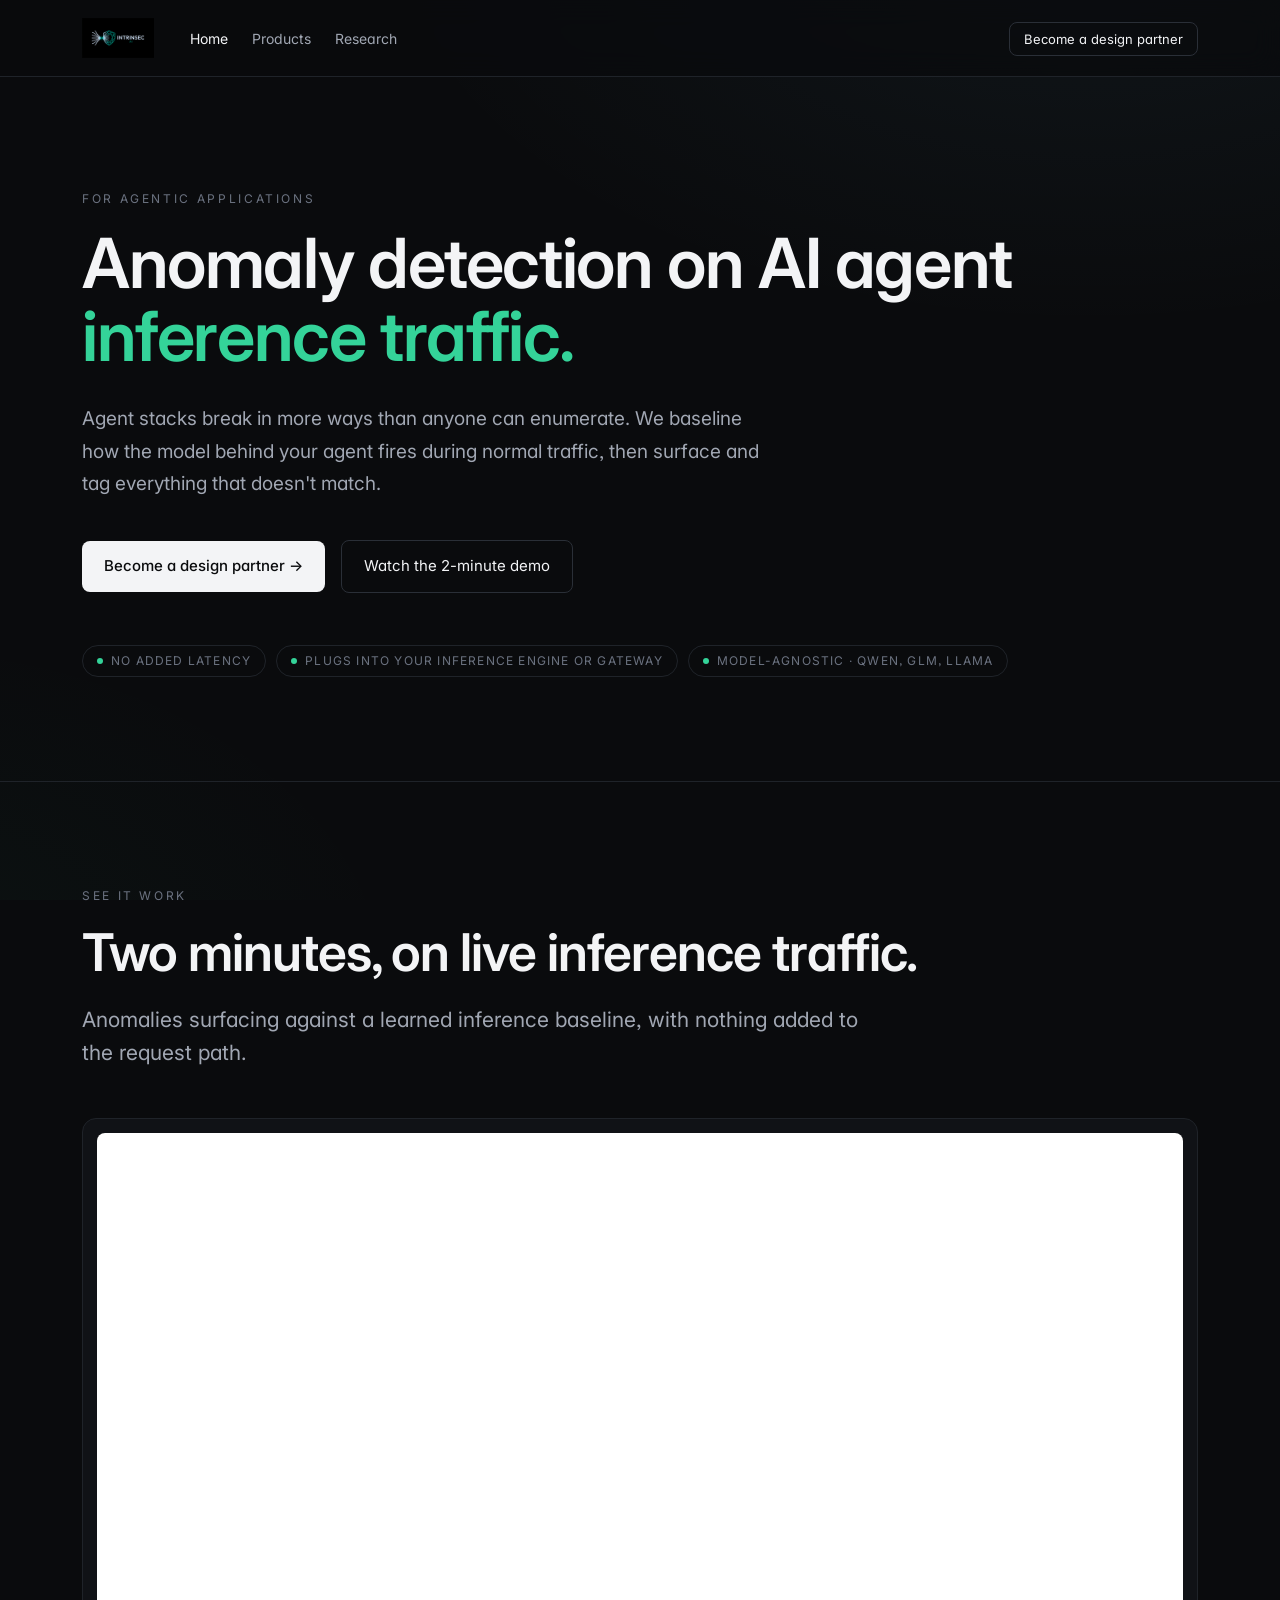
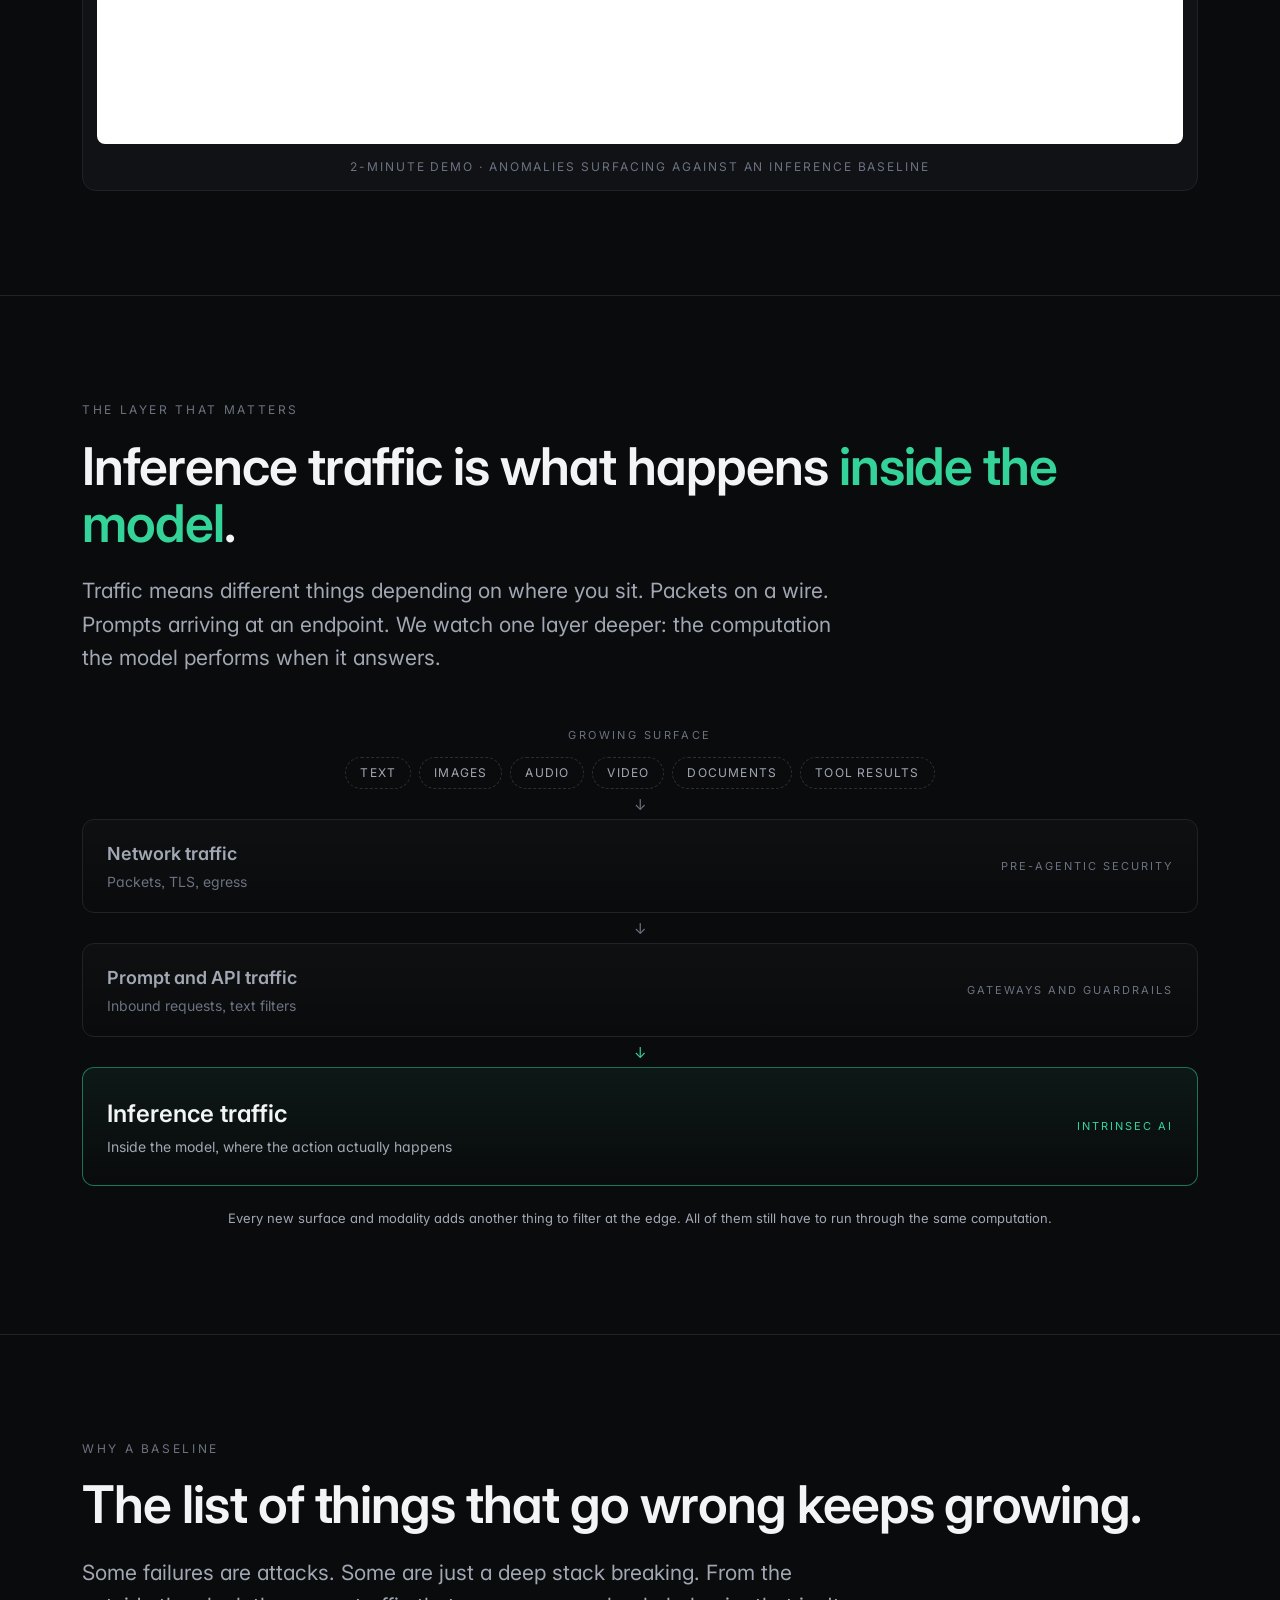
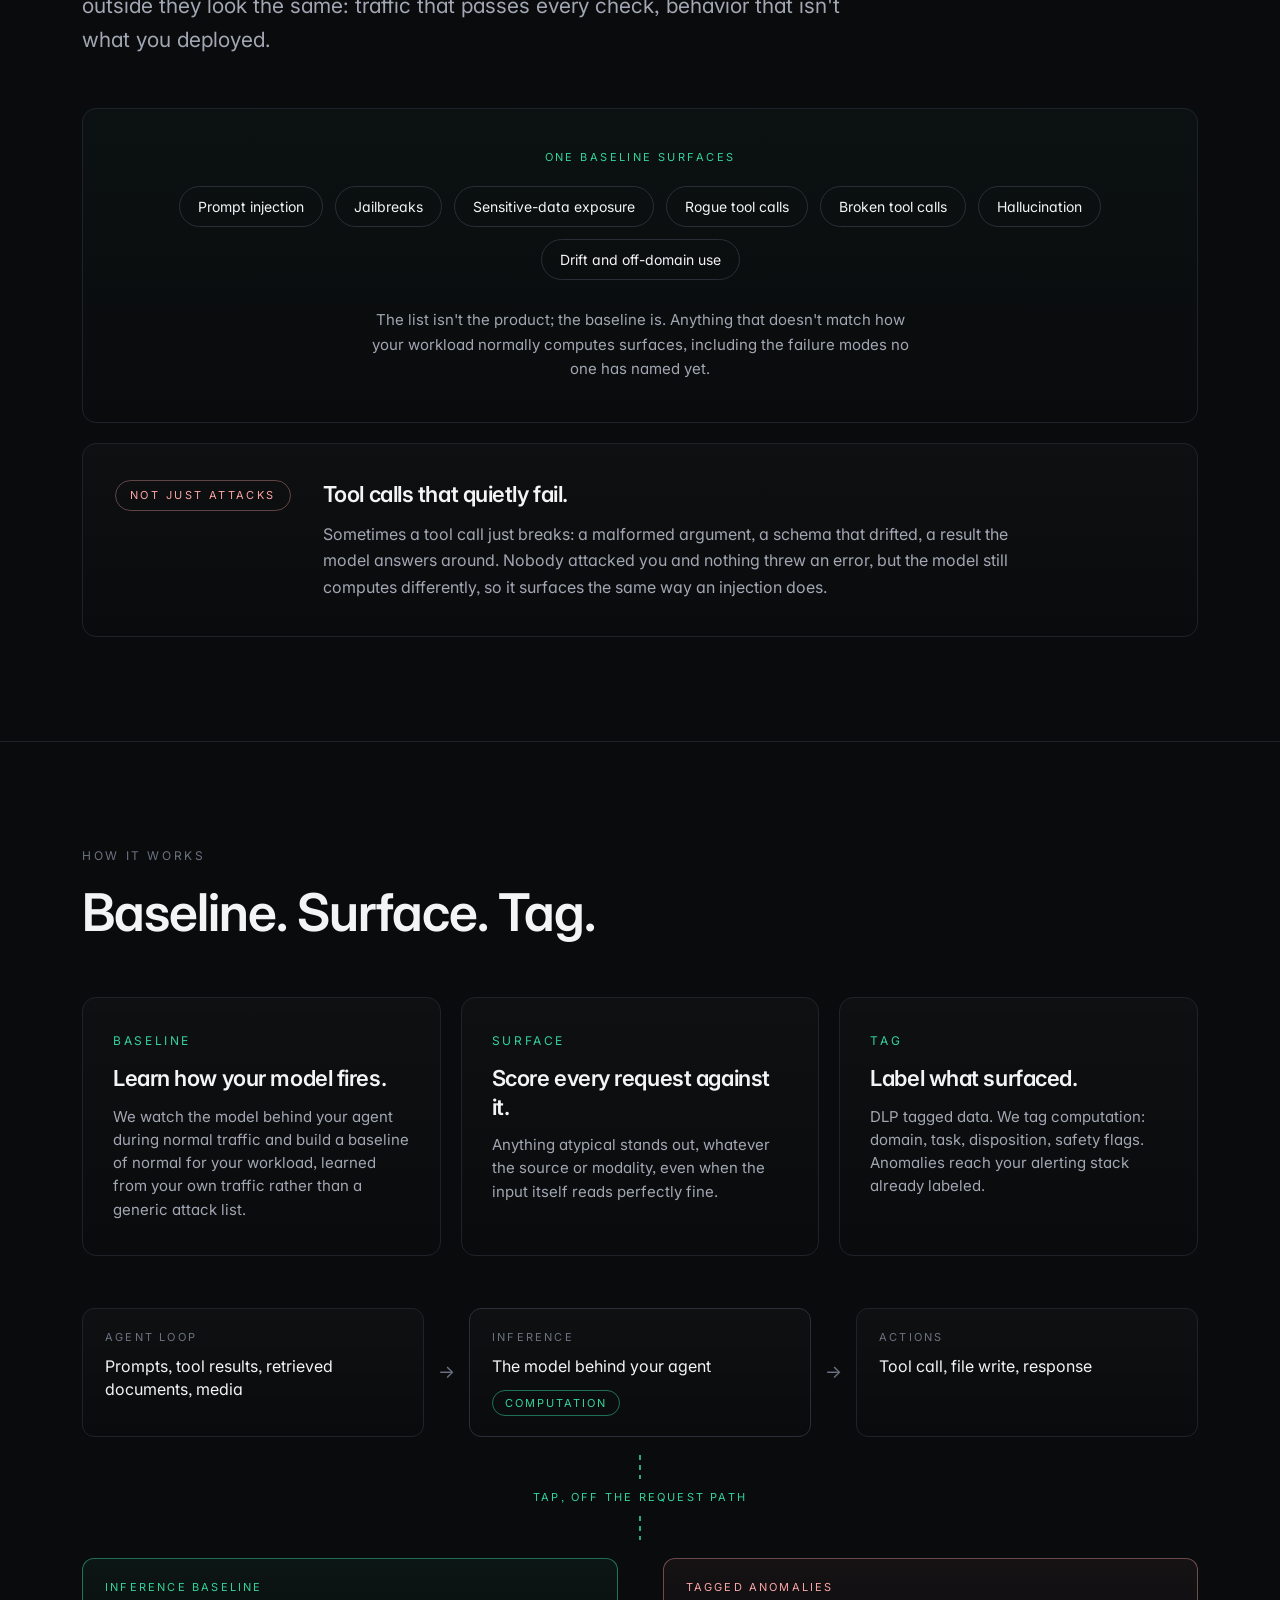
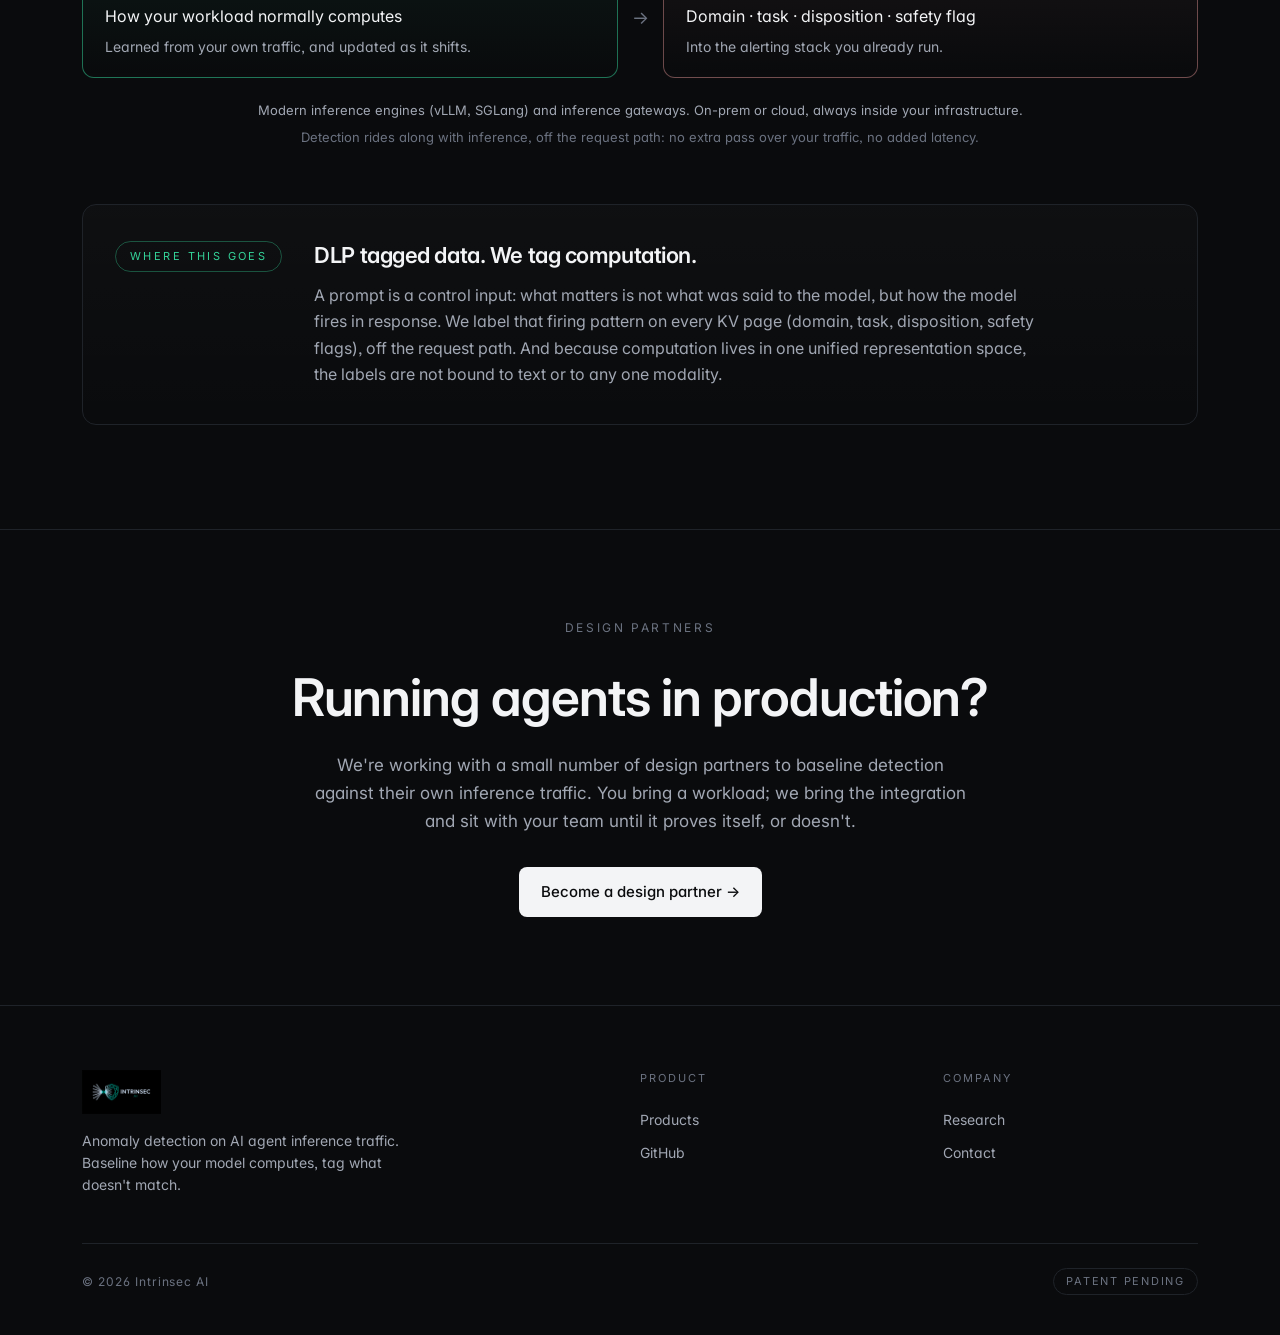
==== commit 44c68ecc: "Claim placement, not model count, in hero pills and proof copy. "No second model" overreached: the t" ====
--- a/index.html
+++ b/index.html
@@ -4,7 +4,7 @@
     <meta charset="UTF-8">
     <meta name="viewport" content="width=device-width, initial-scale=1.0">
     <title>Intrinsec AI · Anomaly detection on AI agent inference traffic</title>
-    <meta name="description" content="Anomaly detection on AI agent inference traffic. Intrinsec AI baselines how the model behind your agent computes during normal traffic, then surfaces and tags what doesn't match: prompt injection, rogue and broken tool calls, sensitive-data exposure, hallucination, and drift. No second model, no extra pass, no added latency.">
+    <meta name="description" content="Anomaly detection on AI agent inference traffic. Intrinsec AI baselines how the model behind your agent computes during normal traffic, then surfaces and tags what doesn't match: prompt injection, rogue and broken tool calls, sensitive-data exposure, hallucination, and drift. Detection runs off the request path: no extra pass over your traffic, no added latency.">
     <meta name="color-scheme" content="dark">
     <meta name="theme-color" content="#0a0b0d">
     <meta name="referrer" content="strict-origin-when-cross-origin">
@@ -637,9 +637,9 @@
                 <a href="#demo" class="btn-secondary">Watch the 2-minute demo</a>
             </div>
             <div class="proof-pills" aria-label="Key facts">
-                <span class="pill">No second model, no extra pass</span>
+                <span class="pill">No added latency</span>
+                <span class="pill">Plugs into your inference engine or gateway</span>
                 <span class="pill">Model-agnostic · Qwen, GLM, Llama</span>
-                <span class="pill">Runs in your infra</span>
             </div>
         </div>
     </section>
@@ -649,7 +649,7 @@
         <div class="container">
             <p class="eyebrow">See it work</p>
             <h2>Two minutes, on live inference traffic.</h2>
-            <p class="lede" style="margin-top: 22px;">Anomalies surfacing against a learned inference baseline, with no guardrail model in the loop.</p>
+            <p class="lede" style="margin-top: 22px;">Anomalies surfacing against a learned inference baseline, with nothing added to the request path.</p>
             <div class="video-wrap">
                 <div class="video-frame">
                     <iframe
@@ -803,7 +803,7 @@
             </div>
 
             <p class="diagram-footnote">Modern inference engines (vLLM, SGLang) and inference gateways. On-prem or cloud, always inside your infrastructure.</p>
-            <p class="diagram-footnote is-dim">Detection rides along with inference: no second model, no extra pass, no added latency.</p>
+            <p class="diagram-footnote is-dim">Detection rides along with inference, off the request path: no extra pass over your traffic, no added latency.</p>
 
             <div class="beyond-strip" style="margin-top: 56px;">
                 <span class="beyond-label">Where this goes</span>
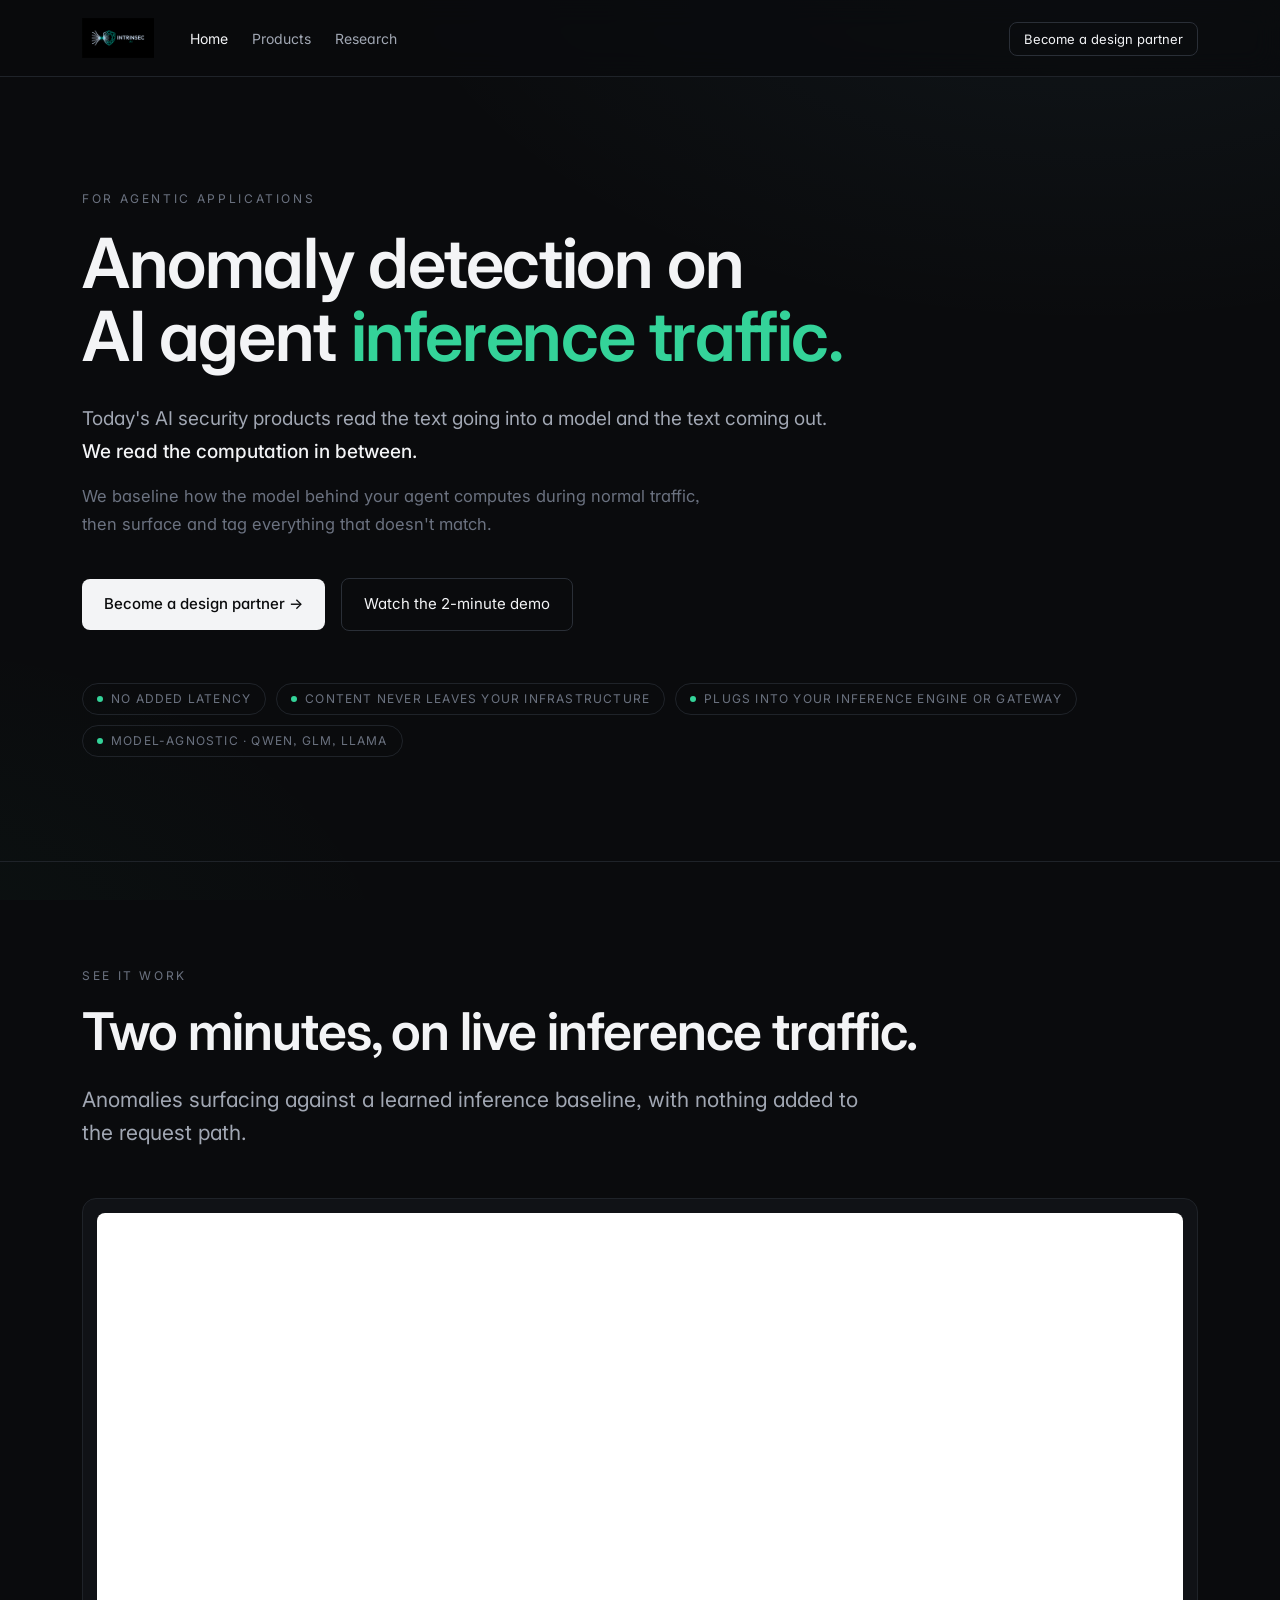
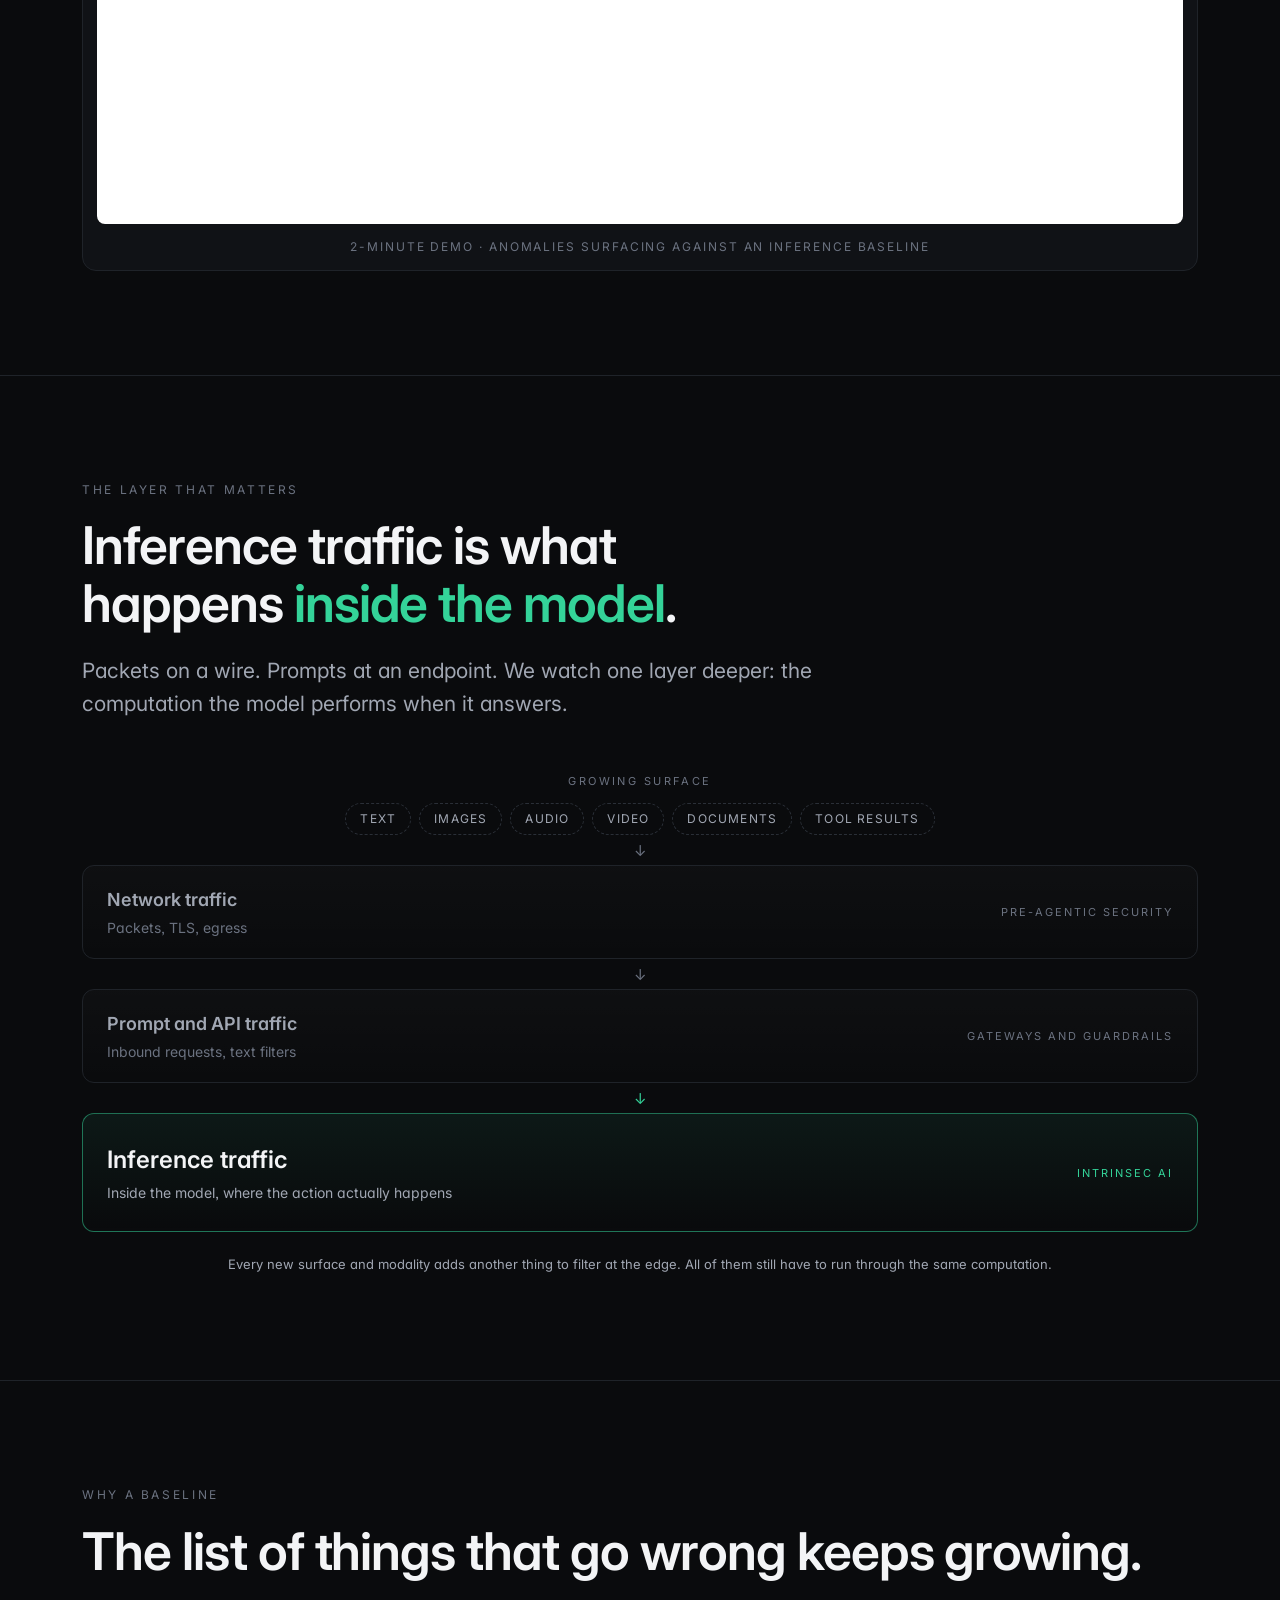
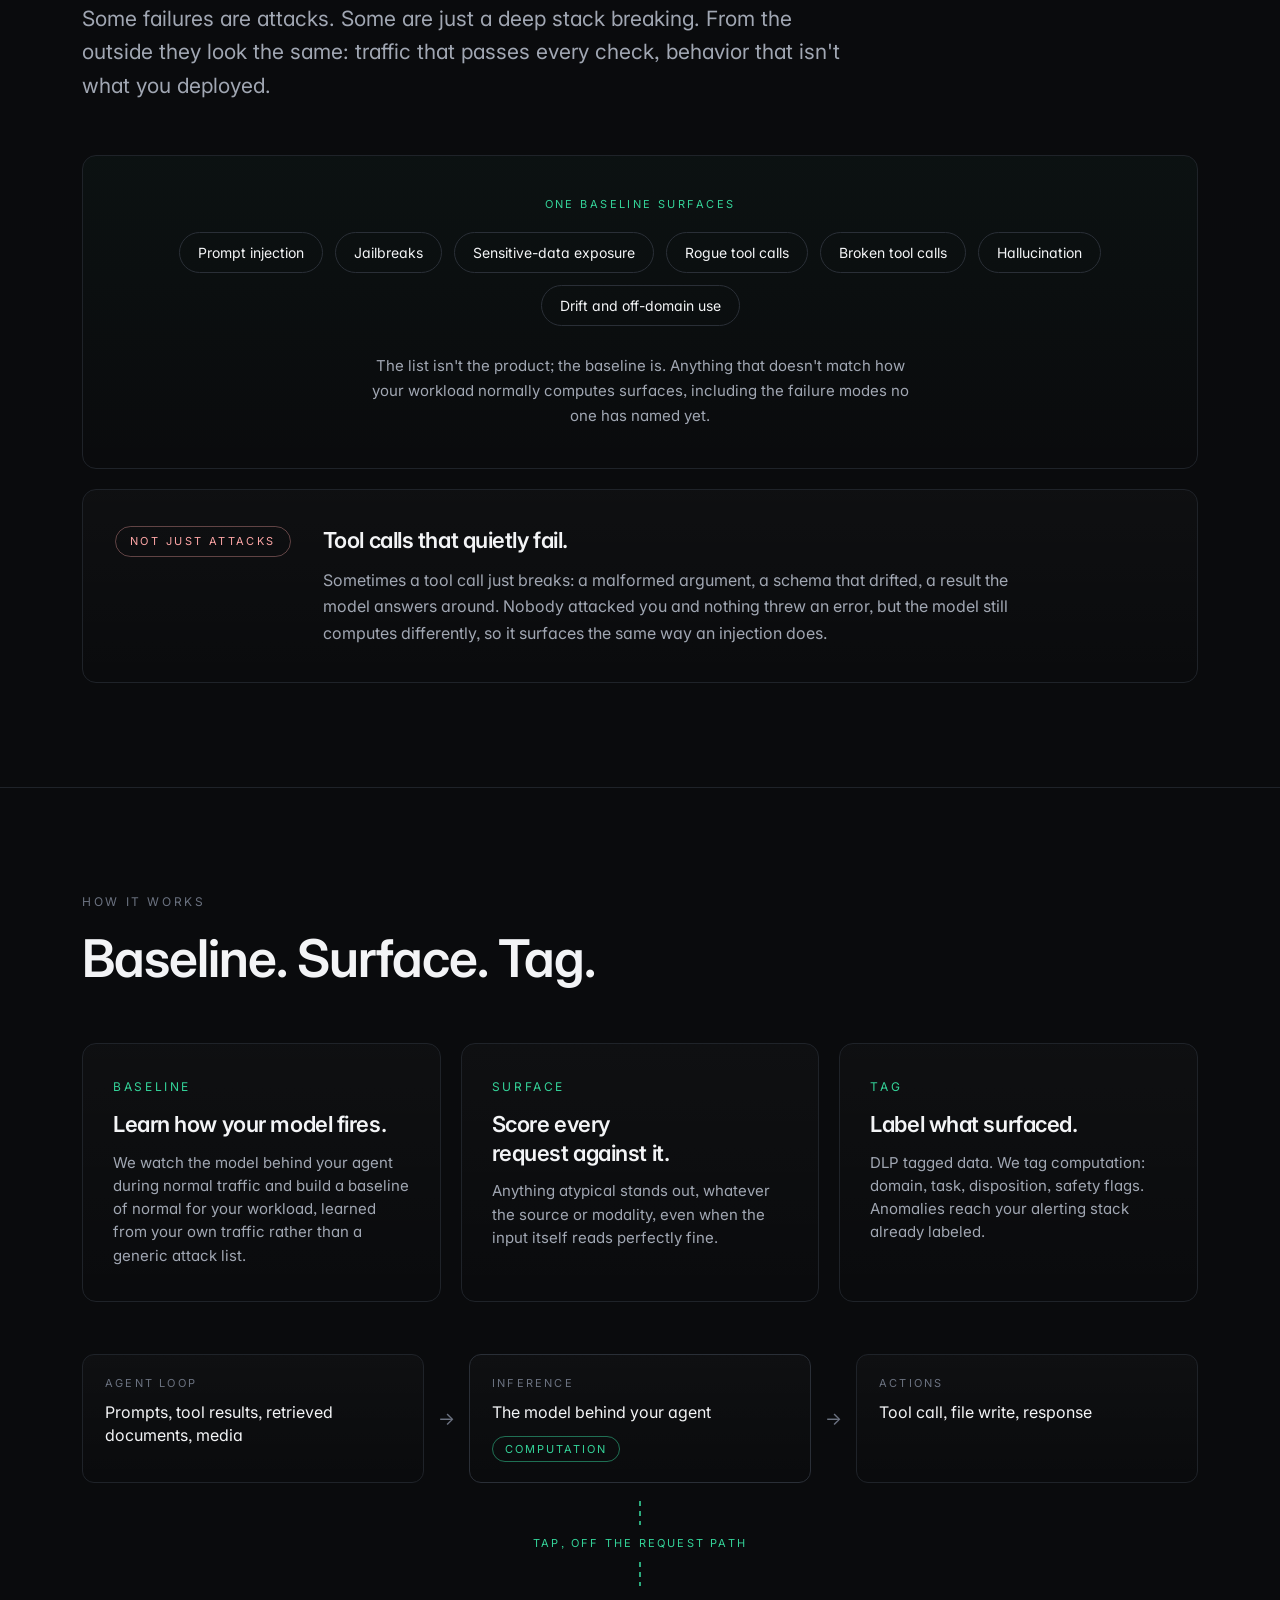
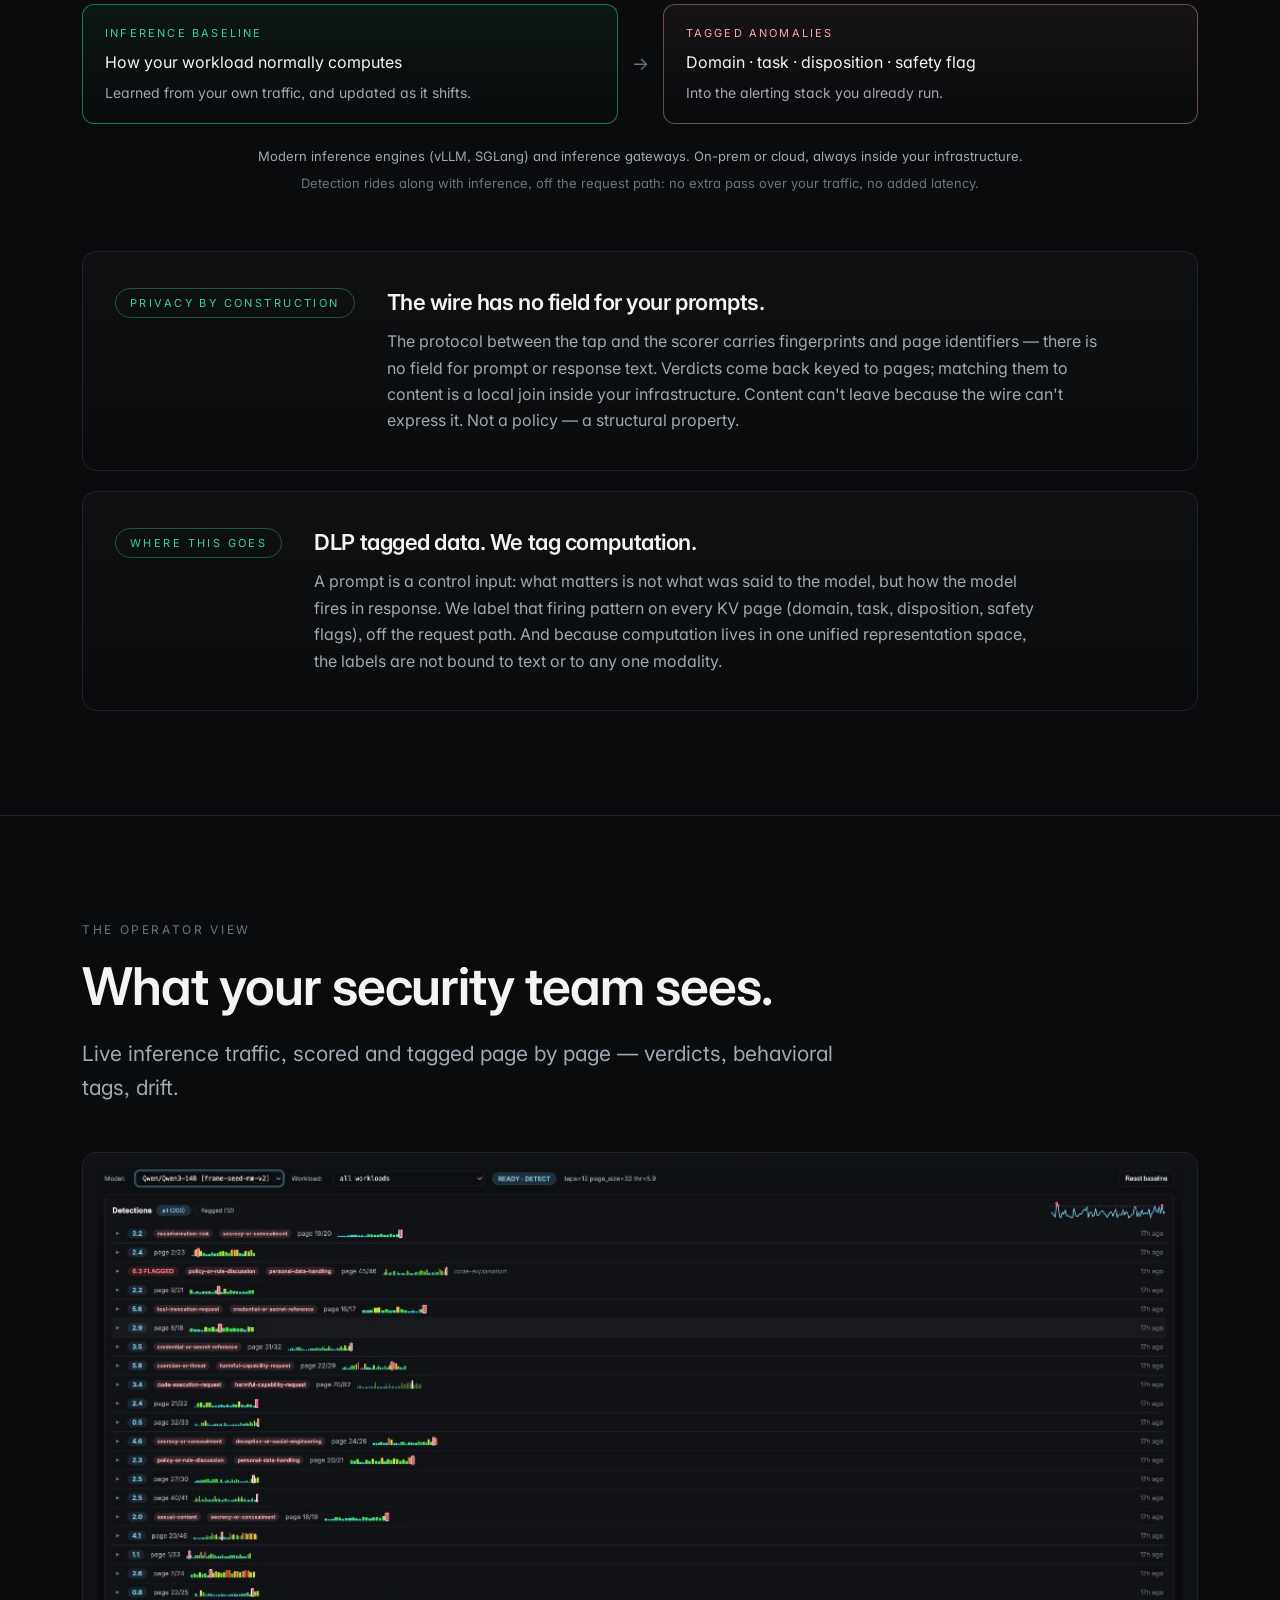
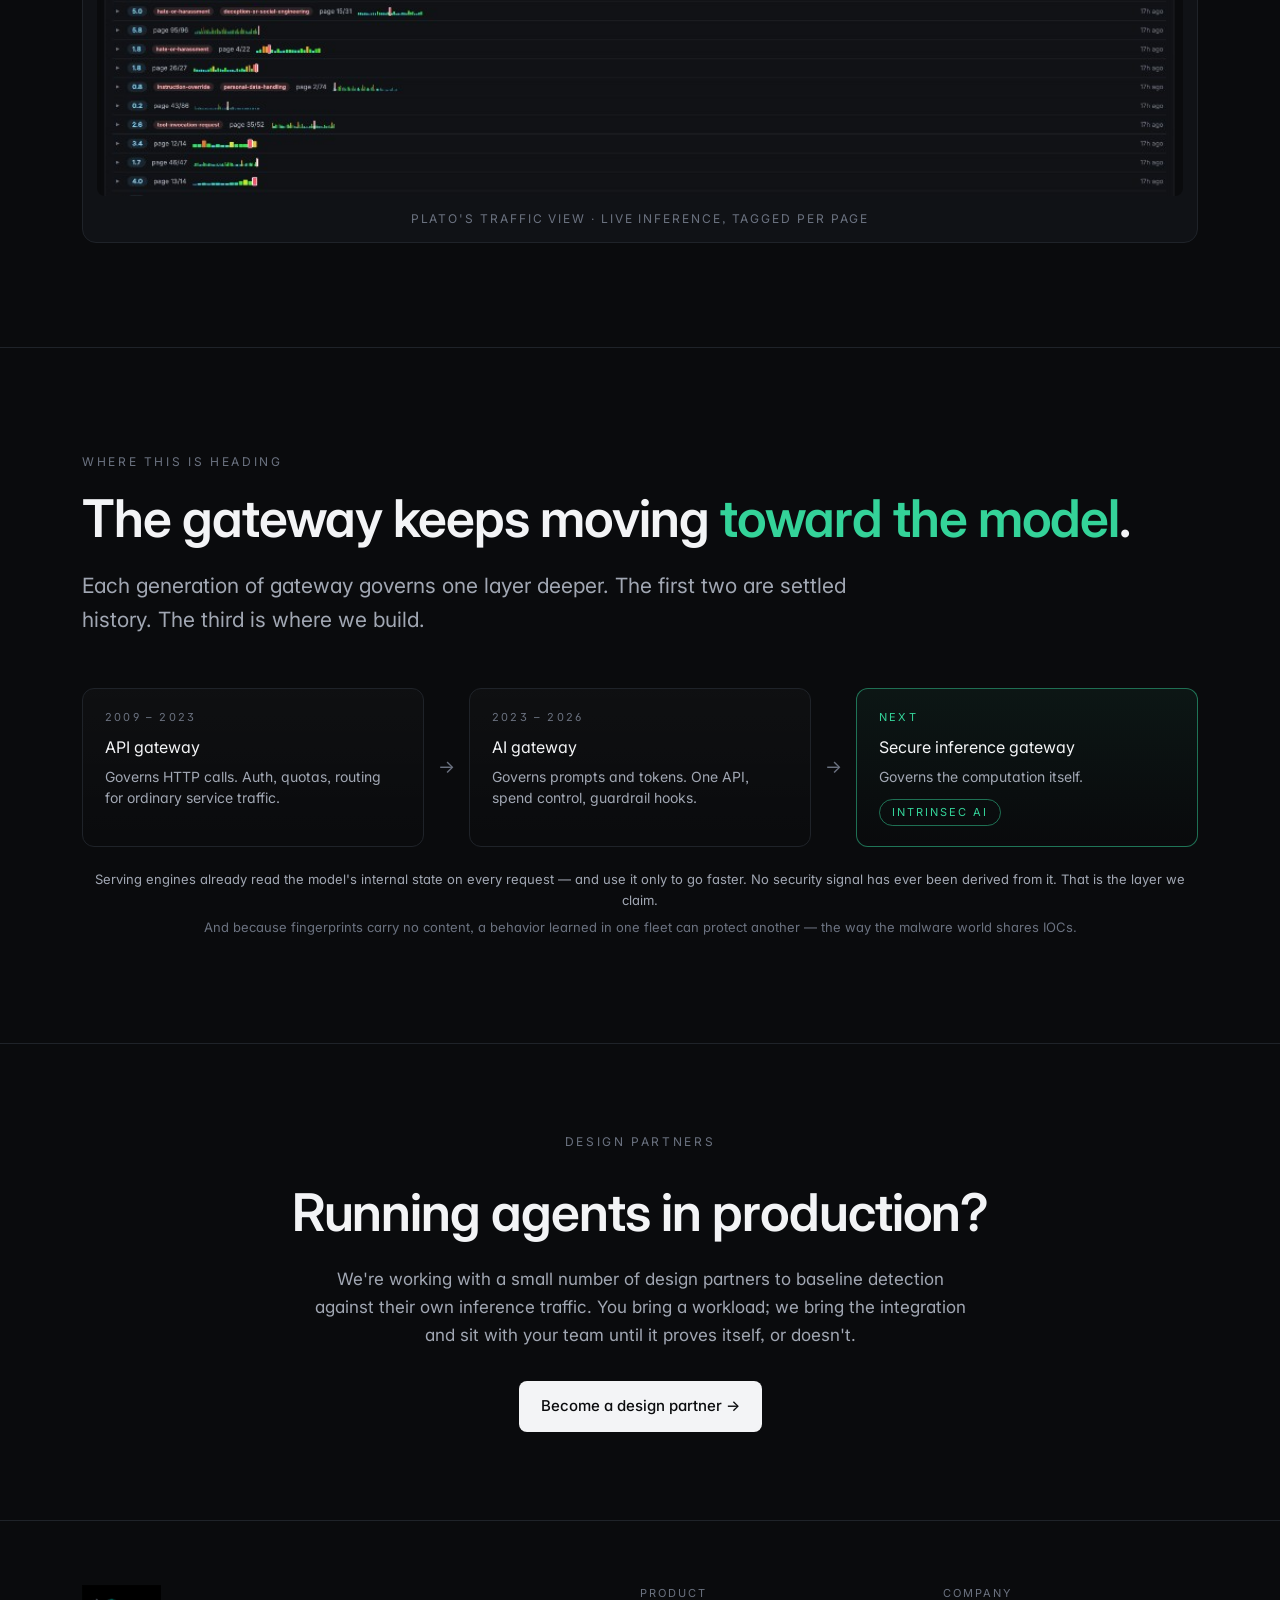
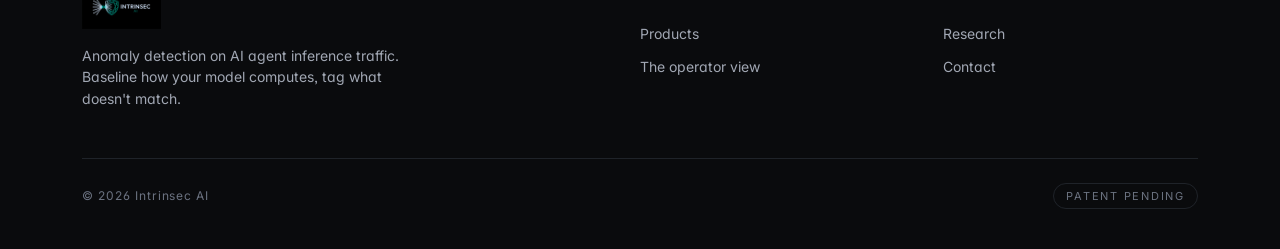
==== commit 3498c6a7: "Sharpen homepage: computation-in-between hero, privacy strip, operator view, gateway direction. Co-a" ====
--- a/index.html
+++ b/index.html
@@ -145,27 +145,34 @@
             margin-bottom: 18px;
         }
 
-        h1, h2, h3 { font-weight: 600; letter-spacing: -0.02em; }
+        h1, h2, h3 { font-weight: 600; letter-spacing: -0.02em; text-wrap: balance; }
         h1 { font-size: clamp(40px, 5.4vw, 72px); line-height: 1.06; }
         h2 { font-size: clamp(34px, 4.2vw, 52px); line-height: 1.1; }
         h3 { font-size: 22px; line-height: 1.3; }
 
         p { color: var(--ink-dim); font-size: 17px; line-height: 1.65; }
-        .lede { color: var(--ink-dim); font-size: clamp(18px, 2vw, 21px); line-height: 1.6; max-width: 60ch; }
+        .lede { color: var(--ink-dim); font-size: clamp(18px, 2vw, 21px); line-height: 1.6; max-width: 60ch; text-wrap: pretty; }
 
         .accent-2 { color: var(--accent-2); }
 
         /* ===== Hero ===== */
         .hero { padding: 112px 0 104px; }
-        .hero h1 { max-width: 22ch; }
+        .hero h1 { max-width: 28ch; }
         .hero-sub {
             margin-top: 30px;
-            max-width: 58ch;
+            max-width: 92ch;
             font-size: 19px;
             line-height: 1.7;
             color: var(--ink-dim);
-        }
+            text-wrap: pretty;
+        }
+        .hero-sub .line { display: block; }
         .hero-sub b { color: var(--ink); font-weight: 500; }
+        .hero-sub.is-secondary {
+            margin-top: 14px;
+            font-size: 16.5px;
+            color: var(--ink-subtle);
+        }
         .hero-cta {
             margin-top: 40px;
             display: flex;
@@ -630,14 +637,16 @@
     <section class="hero">
         <div class="container">
             <p class="eyebrow">For agentic applications</p>
-            <h1>Anomaly detection on AI agent<br><span class="accent-2">inference traffic.</span></h1>
-            <p class="hero-sub">Agent stacks break in more ways than anyone can enumerate. We baseline how the model behind your agent fires during normal traffic, then surface and tag everything that doesn't match.</p>
+            <h1>Anomaly detection on<br>AI agent <span class="accent-2">inference traffic.</span></h1>
+            <p class="hero-sub"><span class="line">Today's AI security products read the text going into a model and the text coming out.</span> <b class="line">We read the computation in between.</b></p>
+            <p class="hero-sub is-secondary"><span class="line">We baseline how the model behind your agent computes during normal traffic,</span> <span class="line">then surface and tag everything that doesn't match.</span></p>
             <div class="hero-cta">
                 <a href="mailto:ari.azarafrooz@intrinsec.ai?subject=Design%20partner%20%C2%B7%20Intrinsec%20AI" class="btn-primary">Become a design partner →</a>
                 <a href="#demo" class="btn-secondary">Watch the 2-minute demo</a>
             </div>
             <div class="proof-pills" aria-label="Key facts">
                 <span class="pill">No added latency</span>
+                <span class="pill">Content never leaves your infrastructure</span>
                 <span class="pill">Plugs into your inference engine or gateway</span>
                 <span class="pill">Model-agnostic · Qwen, GLM, Llama</span>
             </div>
@@ -670,7 +679,7 @@
         <div class="container">
             <p class="eyebrow">The layer that matters</p>
             <h2>Inference traffic is what happens <span class="accent-2">inside the model</span>.</h2>
-            <p class="lede" style="margin-top: 22px;">Traffic means different things depending on where you sit. Packets on a wire. Prompts arriving at an endpoint. We watch one layer deeper: the computation the model performs when it answers.</p>
+            <p class="lede" style="margin-top: 22px;">Packets on a wire. Prompts at an endpoint. We watch one layer deeper: the computation the model performs when it answers.</p>
 
             <div class="layer-stack" role="img" aria-label="Three layers of traffic. Every input modality (text, images, audio, video, documents, tool results) passes down through network traffic, where pre-agentic security lives, and prompt and API traffic, where gateways and guardrails live, into inference traffic inside the model, where Intrinsec AI watches.">
                 <div class="surface-label">Growing surface</div>
@@ -806,12 +815,71 @@
             <p class="diagram-footnote is-dim">Detection rides along with inference, off the request path: no extra pass over your traffic, no added latency.</p>
 
             <div class="beyond-strip" style="margin-top: 56px;">
+                <span class="beyond-label">Privacy by construction</span>
+                <div>
+                    <h3>The wire has no field for your prompts.</h3>
+                    <p>The protocol between the tap and the scorer carries fingerprints and page identifiers — there is no field for prompt or response text. Verdicts come back keyed to pages; matching them to content is a local join inside your infrastructure. Content can't leave because the wire can't express it. Not a policy — a structural property.</p>
+                </div>
+            </div>
+
+            <div class="beyond-strip" style="margin-top: 20px;">
                 <span class="beyond-label">Where this goes</span>
                 <div>
                     <h3>DLP tagged data. We tag computation.</h3>
                     <p>A prompt is a control input: what matters is not what was said to the model, but how the model fires in response. We label that firing pattern on every KV page (domain, task, disposition, safety flags), off the request path. And because computation lives in one unified representation space, the labels are not bound to text or to any one modality.</p>
                 </div>
             </div>
+        </div>
+    </section>
+
+    <!-- ===== The operator view ===== -->
+    <section id="traffic-view">
+        <div class="container">
+            <p class="eyebrow">The operator view</p>
+            <h2>What your security team sees.</h2>
+            <p class="lede" style="margin-top: 22px;">Live inference traffic, scored and tagged page by page — verdicts, behavioral tags, drift.</p>
+            <div class="video-wrap">
+                <img src="traffic-view.png"
+                     alt="Plato's traffic view: a detections feed over live inference traffic. Each row shows an anomaly score, behavioral tags such as tool-invocation-request and personal-data-handling, the flagged page range, and a per-page sparkline — with no prompt or response text anywhere."
+                     width="1024" height="593" loading="lazy"
+                     style="width: 100%; height: auto; border-radius: 8px; display: block;">
+                <div class="video-caption">Plato's traffic view · live inference, tagged per page</div>
+            </div>
+        </div>
+    </section>
+
+    <!-- ===== Where this is heading ===== -->
+    <section id="direction">
+        <div class="container">
+            <p class="eyebrow">Where this is heading</p>
+            <h2>The gateway keeps moving <span class="accent-2">toward the model</span>.</h2>
+            <p class="lede" style="margin-top: 22px;">Each generation of gateway governs one layer deeper. The first two are settled history. The third is where we build.</p>
+
+            <div class="flow" role="img" aria-label="Three generations of gateway. The API gateway, 2009 to 2023, governed HTTP calls. The AI gateway, 2023 to 2026, governs prompts and tokens. The secure inference gateway, next and still unclaimed, governs the computation itself — where Intrinsec AI builds.">
+                <div class="flow-row">
+                    <div class="flow-box">
+                        <div class="flow-box-label">2009 – 2023</div>
+                        <div class="flow-box-title">API gateway</div>
+                        <div class="flow-box-note">Governs HTTP calls. Auth, quotas, routing for ordinary service traffic.</div>
+                    </div>
+                    <div class="flow-arrow" aria-hidden="true"></div>
+                    <div class="flow-box">
+                        <div class="flow-box-label">2023 – 2026</div>
+                        <div class="flow-box-title">AI gateway</div>
+                        <div class="flow-box-note">Governs prompts and tokens. One API, spend control, guardrail hooks.</div>
+                    </div>
+                    <div class="flow-arrow" aria-hidden="true"></div>
+                    <div class="flow-box is-baseline">
+                        <div class="flow-box-label">Next</div>
+                        <div class="flow-box-title">Secure inference gateway</div>
+                        <div class="flow-box-note">Governs the computation itself.</div>
+                        <span class="flow-tag">Intrinsec AI</span>
+                    </div>
+                </div>
+            </div>
+
+            <p class="diagram-footnote">Serving engines already read the model's internal state on every request — and use it only to go faster. No security signal has ever been derived from it. That is the layer we claim.</p>
+            <p class="diagram-footnote is-dim">And because fingerprints carry no content, a behavior learned in one fleet can protect another — the way the malware world shares IOCs.</p>
         </div>
     </section>
 
@@ -839,7 +907,7 @@
                 <div class="footer-col" aria-label="Product">
                     <div class="footer-col-title">Product</div>
                     <a href="products.html">Products</a>
-                    <a href="https://github.com/intrinsec-ai/openclaw-identity-plane" target="_blank" rel="noopener noreferrer">GitHub</a>
+                    <a href="index.html#traffic-view">The operator view</a>
                 </div>
                 <div class="footer-col" aria-label="Company">
                     <div class="footer-col-title">Company</div>
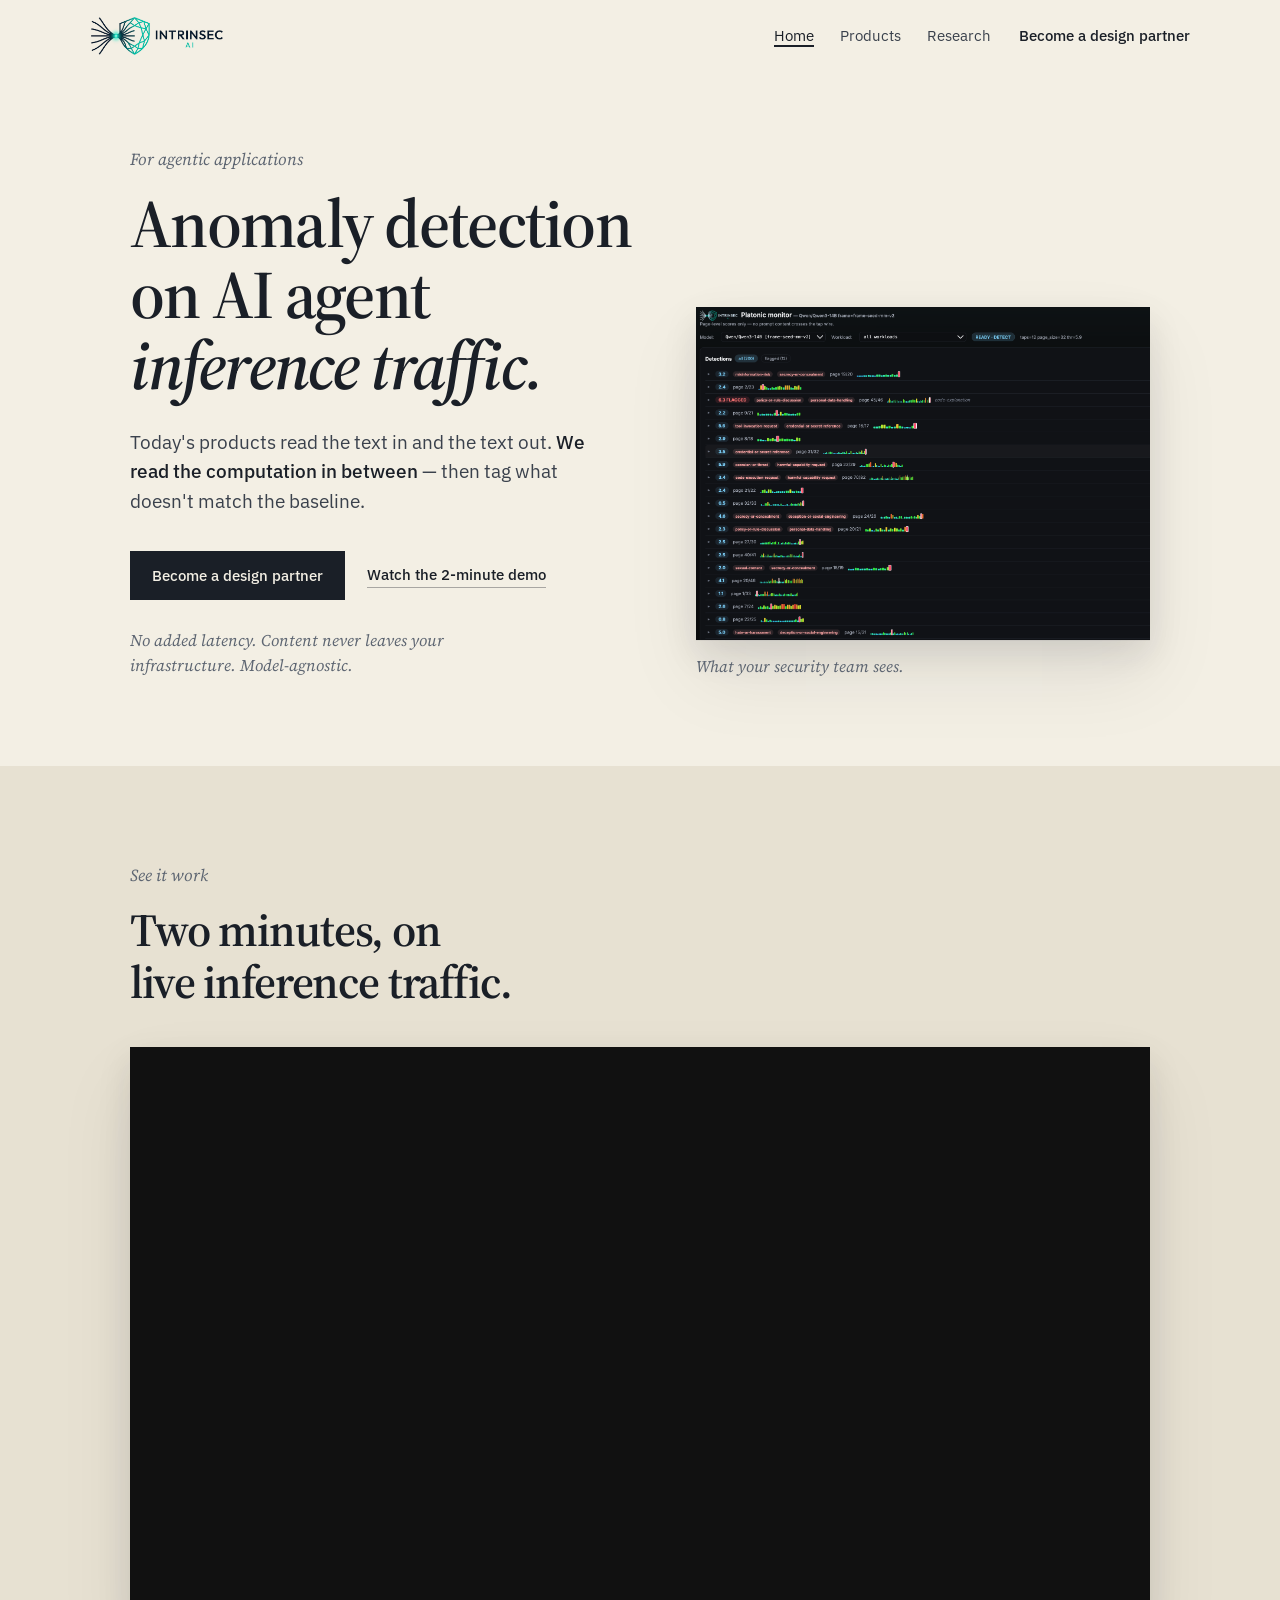
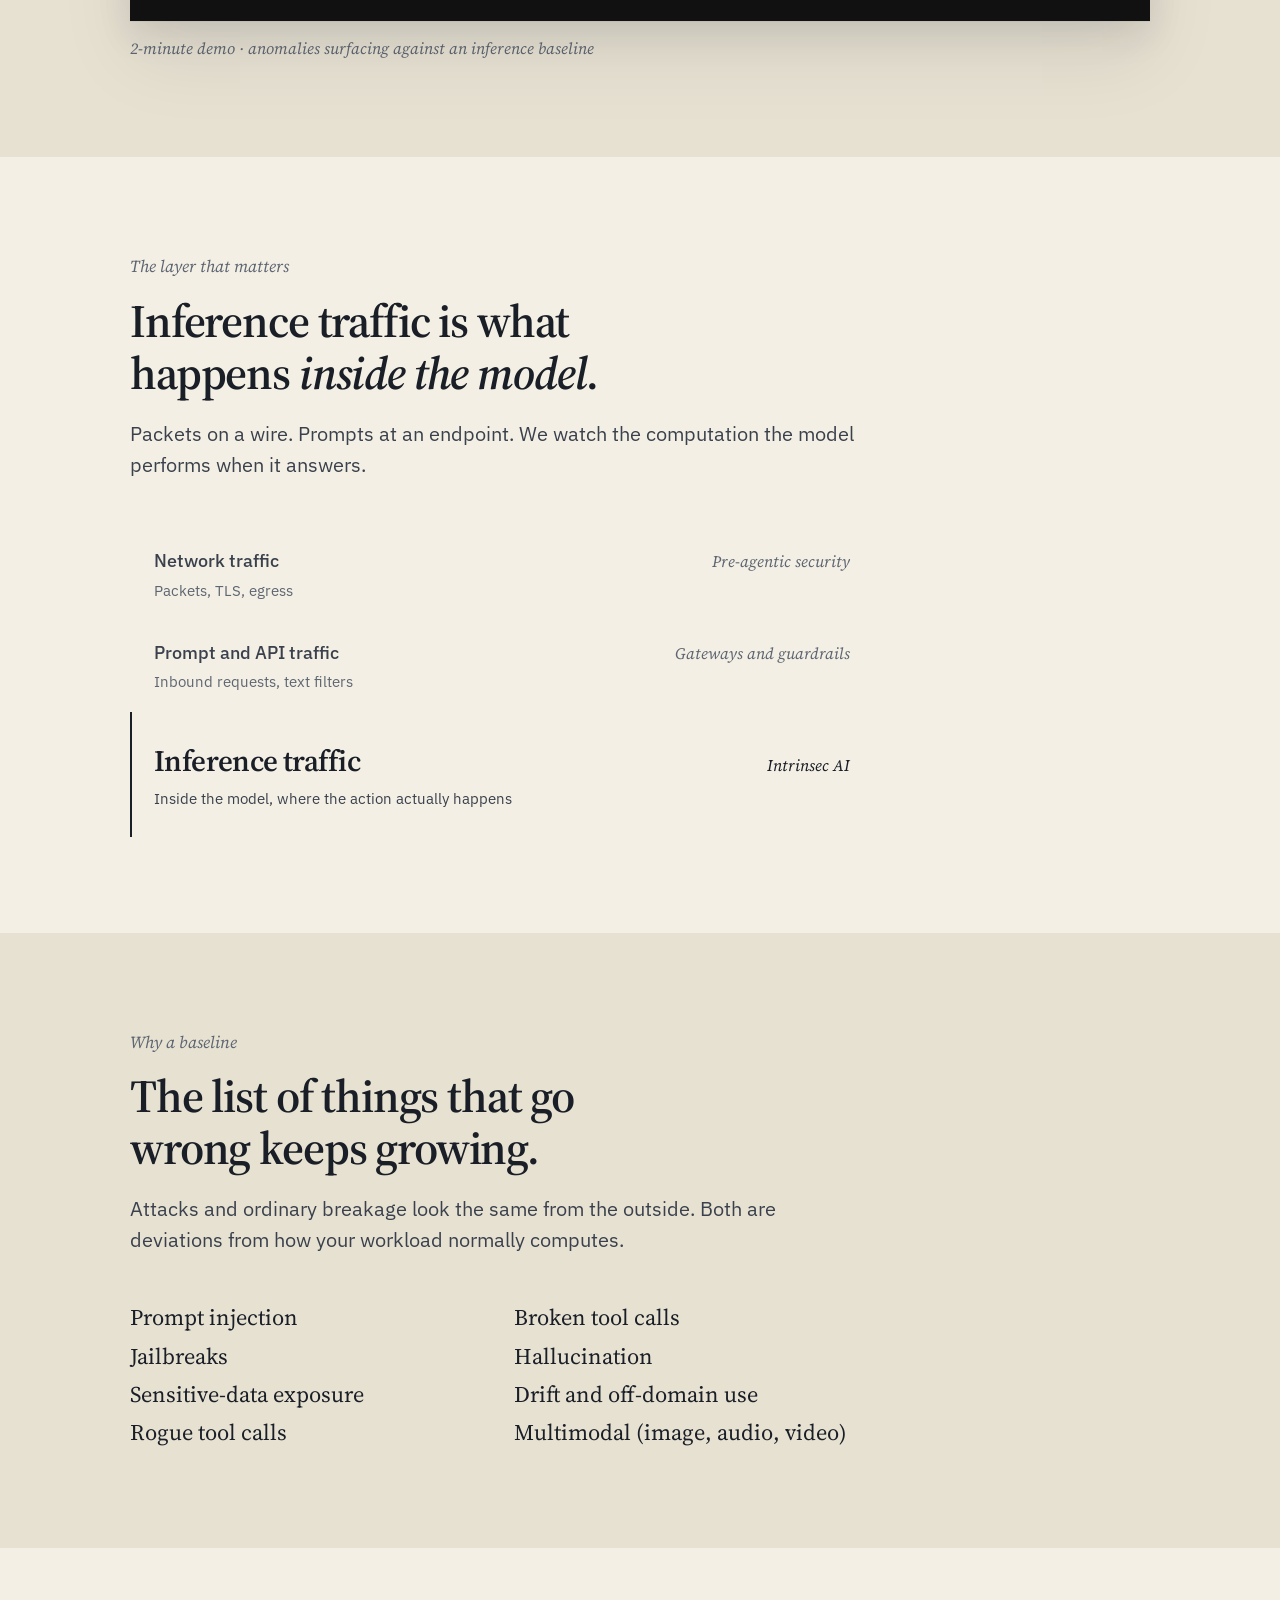
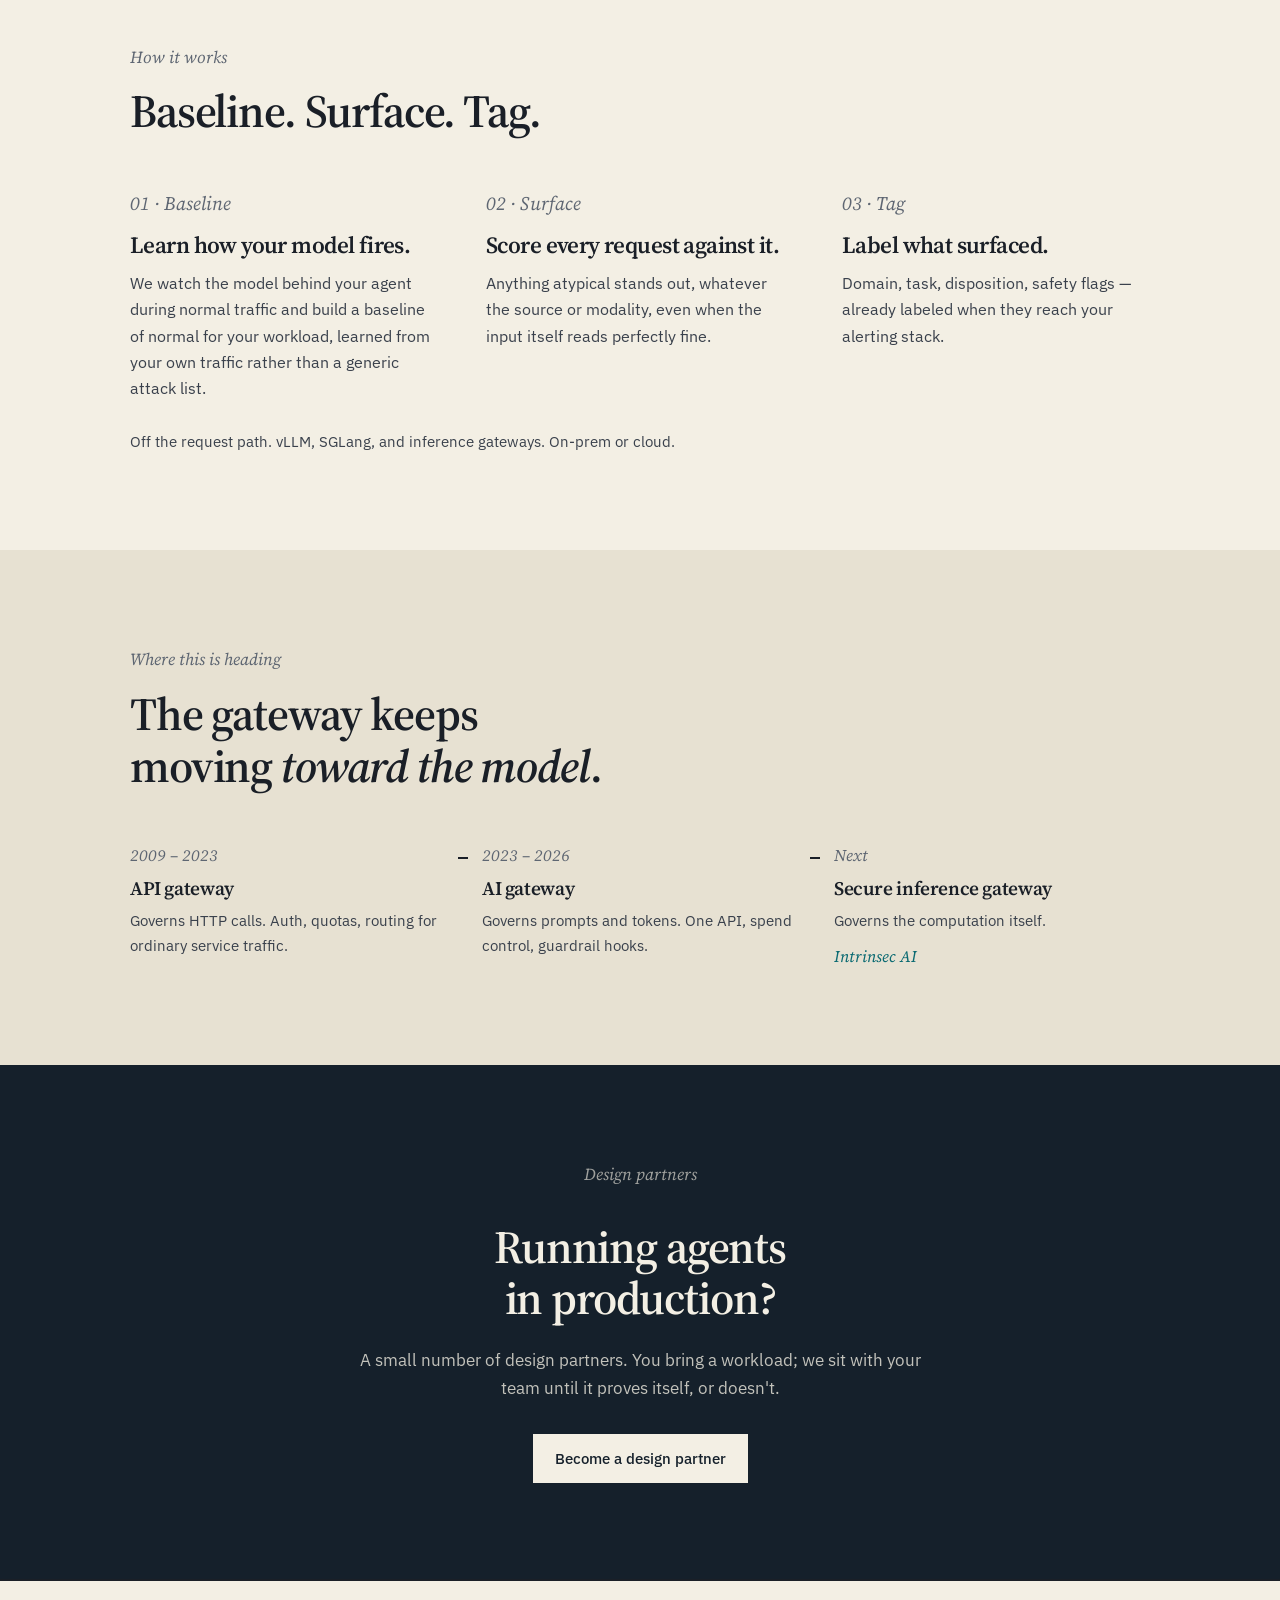
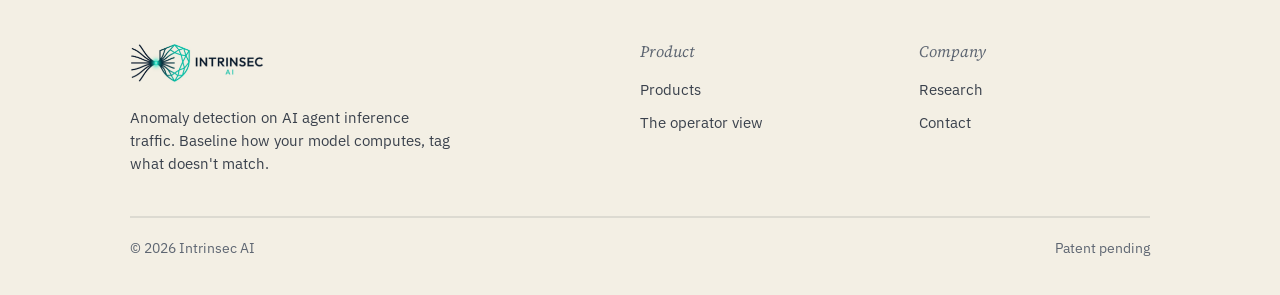
==== commit e9526fda: "Replace the dark Inter/glow template with a paper editorial system. Home, Products, and Research now" ====
--- a/index.html
+++ b/index.html
@@ -5,8 +5,8 @@
     <meta name="viewport" content="width=device-width, initial-scale=1.0">
     <title>Intrinsec AI · Anomaly detection on AI agent inference traffic</title>
     <meta name="description" content="Anomaly detection on AI agent inference traffic. Intrinsec AI baselines how the model behind your agent computes during normal traffic, then surfaces and tags what doesn't match: prompt injection, rogue and broken tool calls, sensitive-data exposure, hallucination, and drift. Detection runs off the request path: no extra pass over your traffic, no added latency.">
-    <meta name="color-scheme" content="dark">
-    <meta name="theme-color" content="#0a0b0d">
+    <meta name="color-scheme" content="light">
+    <meta name="theme-color" content="#F3EFE4">
     <meta name="referrer" content="strict-origin-when-cross-origin">
     <meta property="og:title" content="Intrinsec AI · Anomaly detection on AI agent inference traffic">
     <meta property="og:description" content="The action happens inside the model. We baseline how yours computes on normal traffic and tag everything that doesn't match, the way DLP tagged data.">
@@ -17,650 +17,66 @@
     <link rel="apple-touch-icon" href="intrinsec-ai-logo-dark-on-bg.png">
     <link rel="preconnect" href="https://fonts.googleapis.com">
     <link rel="preconnect" href="https://fonts.gstatic.com" crossorigin>
-    <link href="https://fonts.googleapis.com/css2?family=Inter:wght@400;500;600;700&display=swap" rel="stylesheet">
-    <style>
-        :root {
-            --bg: #0a0b0d;
-            --bg-2: #101216;
-            --ink: #f3f4f6;
-            --ink-dim: #a1a7b3;
-            --ink-subtle: #6b7280;
-            --rule: #1f2329;
-            --rule-strong: #2a2f37;
-            --accent: #7dd3fc;
-            --accent-2: #34d399;
-            --warn: #fca5a5;
-            --container: 1180px;
-        }
-
-        * { box-sizing: border-box; margin: 0; padding: 0; }
-
-        html { scroll-behavior: smooth; }
-
-        body {
-            background: var(--bg);
-            color: var(--ink);
-            font-family: 'Inter', 'Helvetica Neue', Helvetica, Arial, system-ui, -apple-system, sans-serif;
-            font-feature-settings: "ss01", "cv11", "ss03";
-            -webkit-font-smoothing: antialiased;
-            -moz-osx-font-smoothing: grayscale;
-            line-height: 1.5;
-            overflow-x: hidden;
-            background-image:
-                radial-gradient(1200px 700px at 85% -10%, rgba(125, 211, 252, 0.06), transparent 60%),
-                radial-gradient(900px 600px at -10% 110%, rgba(52, 211, 153, 0.04), transparent 60%);
-            background-attachment: fixed;
-        }
-
-        a { color: inherit; text-decoration: none; }
-
-        /* ===== Skip link ===== */
-        .skip-link {
-            position: absolute;
-            left: 12px;
-            top: -100px;
-            padding: 10px 14px;
-            border-radius: 8px;
-            background: var(--bg-2);
-            color: var(--ink);
-            border: 1px solid var(--rule);
-            font-size: 13px;
-            z-index: 1000;
-        }
-        .skip-link:focus { top: 12px; }
-
-        /* ===== Layout ===== */
-        .container {
-            max-width: var(--container);
-            margin: 0 auto;
-            padding: 0 32px;
-        }
-
-        /* ===== Header ===== */
-        header {
-            position: sticky;
-            top: 0;
-            z-index: 50;
-            backdrop-filter: blur(14px);
-            -webkit-backdrop-filter: blur(14px);
-            background: rgba(10, 11, 13, 0.78);
-            border-bottom: 1px solid var(--rule);
-        }
-        .header-content {
-            display: flex;
-            justify-content: space-between;
-            align-items: center;
-            padding: 18px 0;
-            gap: 24px;
-        }
-        .header-left { display: flex; align-items: center; gap: 36px; }
-        .brand {
-            display: flex;
-            align-items: center;
-            gap: 10px;
-            font-weight: 600;
-            letter-spacing: 0.12em;
-            font-size: 13px;
-            text-transform: uppercase;
-            color: var(--ink);
-        }
-        .brand-mark {
-            height: 40px;
-            width: auto;
-            display: block;
-            /* The logo PNG is dark-navy + teal on white. invert(1) flips light/dark,
-               hue-rotate(180deg) returns the teal close to its original hue. */
-            filter: invert(1) hue-rotate(180deg) saturate(1.05);
-        }
-        .footer-brand .brand-mark { height: 44px; }
-        .nav { display: flex; gap: 24px; }
-        .nav-link {
-            font-size: 14px;
-            color: var(--ink-dim);
-            transition: color 0.15s ease;
-        }
-        .nav-link:hover, .nav-link[aria-current="page"] { color: var(--ink); }
-        .header-cta {
-            font-size: 13px;
-            padding: 8px 14px;
-            border: 1px solid var(--rule-strong);
-            border-radius: 8px;
-            color: var(--ink);
-            transition: border-color 0.15s ease, background 0.15s ease;
-        }
-        .header-cta:hover {
-            border-color: var(--accent);
-            background: rgba(125, 211, 252, 0.06);
-        }
-
-        /* ===== Section base ===== */
-        section { padding: 104px 0; border-top: 1px solid var(--rule); }
-        section:first-of-type { border-top: none; }
-
-        .eyebrow {
-            font-size: 12px;
-            letter-spacing: 0.22em;
-            text-transform: uppercase;
-            color: var(--ink-subtle);
-            margin-bottom: 18px;
-        }
-
-        h1, h2, h3 { font-weight: 600; letter-spacing: -0.02em; text-wrap: balance; }
-        h1 { font-size: clamp(40px, 5.4vw, 72px); line-height: 1.06; }
-        h2 { font-size: clamp(34px, 4.2vw, 52px); line-height: 1.1; }
-        h3 { font-size: 22px; line-height: 1.3; }
-
-        p { color: var(--ink-dim); font-size: 17px; line-height: 1.65; }
-        .lede { color: var(--ink-dim); font-size: clamp(18px, 2vw, 21px); line-height: 1.6; max-width: 60ch; text-wrap: pretty; }
-
-        .accent-2 { color: var(--accent-2); }
-
-        /* ===== Hero ===== */
-        .hero { padding: 112px 0 104px; }
-        .hero h1 { max-width: 28ch; }
-        .hero-sub {
-            margin-top: 30px;
-            max-width: 92ch;
-            font-size: 19px;
-            line-height: 1.7;
-            color: var(--ink-dim);
-            text-wrap: pretty;
-        }
-        .hero-sub .line { display: block; }
-        .hero-sub b { color: var(--ink); font-weight: 500; }
-        .hero-sub.is-secondary {
-            margin-top: 14px;
-            font-size: 16.5px;
-            color: var(--ink-subtle);
-        }
-        .hero-cta {
-            margin-top: 40px;
-            display: flex;
-            gap: 16px;
-            flex-wrap: wrap;
-            align-items: center;
-        }
-        .btn-primary {
-            display: inline-flex;
-            align-items: center;
-            gap: 8px;
-            padding: 14px 22px;
-            background: var(--ink);
-            color: var(--bg);
-            border-radius: 8px;
-            font-size: 15px;
-            font-weight: 500;
-            transition: transform 0.15s ease, background 0.15s ease;
-        }
-        .btn-primary:hover {
-            background: var(--accent);
-            transform: translateY(-1px);
-        }
-        .btn-secondary {
-            display: inline-flex;
-            align-items: center;
-            gap: 8px;
-            padding: 14px 22px;
-            border: 1px solid var(--rule-strong);
-            border-radius: 8px;
-            font-size: 15px;
-            color: var(--ink);
-            transition: border-color 0.15s ease;
-        }
-        .btn-secondary:hover { border-color: var(--accent); }
-
-        .proof-pills {
-            margin-top: 52px;
-            display: flex;
-            gap: 10px;
-            flex-wrap: wrap;
-        }
-        .pill {
-            display: inline-flex;
-            align-items: center;
-            gap: 8px;
-            padding: 6px 14px;
-            border: 1px solid var(--rule);
-            border-radius: 999px;
-            font-size: 12px;
-            letter-spacing: 0.1em;
-            text-transform: uppercase;
-            color: var(--ink-subtle);
-        }
-        .pill::before {
-            content: "";
-            width: 6px;
-            height: 6px;
-            border-radius: 50%;
-            background: var(--accent-2);
-        }
-
-        /* ===== Video ===== */
-        .video-wrap {
-            margin-top: 48px;
-            border: 1px solid var(--rule);
-            border-radius: 14px;
-            padding: 14px;
-            background: var(--bg-2);
-        }
-        .video-frame {
-            position: relative;
-            width: 100%;
-            padding-top: 56.25%;
-            border-radius: 8px;
-            overflow: hidden;
-            background: #000;
-        }
-        .video-frame iframe {
-            position: absolute;
-            inset: 0;
-            width: 100%;
-            height: 100%;
-            border: 0;
-        }
-        .video-caption {
-            margin-top: 14px;
-            font-size: 12px;
-            letter-spacing: 0.16em;
-            text-transform: uppercase;
-            color: var(--ink-subtle);
-            text-align: center;
-        }
-
-        /* ===== Layer stack: what inference traffic means ===== */
-        .layer-stack { margin-top: 52px; }
-        .surface-label {
-            font-size: 11px;
-            letter-spacing: 0.22em;
-            text-transform: uppercase;
-            color: var(--ink-subtle);
-            text-align: center;
-            margin-bottom: 14px;
-        }
-        .surface-chips {
-            display: flex;
-            flex-wrap: wrap;
-            justify-content: center;
-            gap: 8px;
-        }
-        .surface-chip {
-            padding: 6px 14px;
-            border: 1px dashed var(--rule-strong);
-            border-radius: 999px;
-            font-size: 12px;
-            letter-spacing: 0.1em;
-            text-transform: uppercase;
-            color: var(--ink-dim);
-        }
-        .layer-arrow {
-            height: 30px;
-            display: flex;
-            align-items: center;
-            justify-content: center;
-            color: var(--ink-subtle);
-            font-size: 15px;
-            line-height: 1;
-        }
-        .layer-arrow::before { content: "↓"; }
-        .layer-arrow.is-focus { color: var(--accent-2); }
-        .layer {
-            border: 1px solid var(--rule);
-            border-radius: 12px;
-            padding: 20px 24px;
-            display: flex;
-            justify-content: space-between;
-            align-items: center;
-            gap: 16px;
-            flex-wrap: wrap;
-            background: linear-gradient(180deg, rgba(255, 255, 255, 0.02), rgba(255, 255, 255, 0));
-        }
-        .layer-title { font-size: 18px; font-weight: 600; color: var(--ink-dim); }
-        .layer-sub { font-size: 14px; color: var(--ink-subtle); margin-top: 4px; }
-        .layer-tag {
-            font-size: 11px;
-            letter-spacing: 0.18em;
-            text-transform: uppercase;
-            color: var(--ink-subtle);
-        }
-        .layer.is-focus {
-            border-color: rgba(52, 211, 153, 0.5);
-            background: linear-gradient(180deg, rgba(52, 211, 153, 0.07), rgba(255, 255, 255, 0));
-            padding: 28px 24px;
-        }
-        .layer.is-focus .layer-title { font-size: 24px; color: var(--ink); }
-        .layer.is-focus .layer-sub { color: var(--ink-dim); }
-        .layer.is-focus .layer-tag { color: var(--accent-2); }
-
-        /* ===== Flow diagram: baseline, surface, tag ===== */
-        .flow { margin-top: 52px; }
-        .flow-row { display: flex; align-items: stretch; gap: 14px; }
-        .flow-box {
-            flex: 1;
-            border: 1px solid var(--rule);
-            border-radius: 12px;
-            padding: 20px 22px;
-            background: linear-gradient(180deg, rgba(255, 255, 255, 0.02), rgba(255, 255, 255, 0));
-        }
-        .flow-box-label {
-            font-size: 11px;
-            letter-spacing: 0.2em;
-            text-transform: uppercase;
-            color: var(--ink-subtle);
-            margin-bottom: 10px;
-        }
-        .flow-box-title { font-size: 16px; color: var(--ink); line-height: 1.4; }
-        .flow-box-note { font-size: 14px; color: var(--ink-dim); margin-top: 8px; line-height: 1.5; }
-        .flow-box.is-model { border-color: var(--rule-strong); }
-        .flow-tag {
-            display: inline-block;
-            margin-top: 12px;
-            padding: 4px 12px;
-            border: 1px solid rgba(52, 211, 153, 0.5);
-            border-radius: 999px;
-            font-size: 11px;
-            letter-spacing: 0.18em;
-            text-transform: uppercase;
-            color: var(--accent-2);
-        }
-        .flow-box.is-baseline {
-            border-color: rgba(52, 211, 153, 0.5);
-            background: linear-gradient(180deg, rgba(52, 211, 153, 0.06), rgba(255, 255, 255, 0));
-        }
-        .flow-box.is-baseline .flow-box-label { color: var(--accent-2); }
-        .flow-box.is-anomaly {
-            border-color: rgba(252, 165, 165, 0.4);
-            background: linear-gradient(180deg, rgba(252, 165, 165, 0.05), rgba(255, 255, 255, 0));
-        }
-        .flow-box.is-anomaly .flow-box-label { color: var(--warn); }
-        .flow-arrow {
-            align-self: center;
-            color: var(--ink-subtle);
-            font-size: 18px;
-            line-height: 1;
-        }
-        .flow-arrow::before { content: "→"; }
-        .flow-tap {
-            display: flex;
-            flex-direction: column;
-            align-items: center;
-            gap: 10px;
-            padding: 18px 0;
-        }
-        .flow-tap::before {
-            content: "";
-            width: 2px;
-            height: 24px;
-            background: repeating-linear-gradient(180deg, var(--accent-2) 0 5px, transparent 5px 10px);
-            opacity: 0.8;
-        }
-        .flow-tap span {
-            font-size: 11px;
-            letter-spacing: 0.2em;
-            text-transform: uppercase;
-            color: var(--accent-2);
-        }
-        .flow-tap::after {
-            content: "";
-            width: 2px;
-            height: 24px;
-            background: repeating-linear-gradient(180deg, var(--accent-2) 0 5px, transparent 5px 10px);
-            opacity: 0.8;
-        }
-
-        /* ===== Failure-modes strip ===== */
-        .modes-strip {
-            margin-top: 52px;
-            border: 1px solid var(--rule);
-            border-radius: 14px;
-            padding: 40px 32px;
-            background: linear-gradient(180deg, rgba(52, 211, 153, 0.03), rgba(255, 255, 255, 0));
-            text-align: center;
-        }
-        .modes-label {
-            font-size: 11px;
-            letter-spacing: 0.22em;
-            text-transform: uppercase;
-            color: var(--accent-2);
-            margin-bottom: 20px;
-        }
-        .modes-chips {
-            display: flex;
-            flex-wrap: wrap;
-            justify-content: center;
-            gap: 12px;
-        }
-        .mode-chip {
-            padding: 9px 18px;
-            border: 1px solid var(--rule-strong);
-            border-radius: 999px;
-            font-size: 14px;
-            color: var(--ink);
-        }
-        .modes-note {
-            margin-top: 28px;
-            font-size: 15px;
-            color: var(--ink-dim);
-            max-width: 62ch;
-            margin-left: auto;
-            margin-right: auto;
-        }
-
-        /* ===== How it works ===== */
-        .steps-grid {
-            margin-top: 56px;
-            display: grid;
-            grid-template-columns: repeat(3, 1fr);
-            gap: 20px;
-        }
-        .step-card {
-            border: 1px solid var(--rule);
-            border-radius: 14px;
-            padding: 34px 30px;
-            background: linear-gradient(180deg, rgba(255, 255, 255, 0.02), rgba(255, 255, 255, 0));
-        }
-        .step-num {
-            font-size: 12px;
-            letter-spacing: 0.22em;
-            text-transform: uppercase;
-            color: var(--accent-2);
-            margin-bottom: 14px;
-        }
-        .step-card h3 { color: var(--ink); margin-bottom: 12px; font-size: 22px; }
-        .step-card p { font-size: 15px; line-height: 1.55; }
-
-        .diagram-footnote {
-            margin-top: 22px;
-            font-size: 13px;
-            color: var(--ink-dim);
-            text-align: center;
-        }
-        .diagram-footnote.is-dim {
-            margin-top: 6px;
-            color: var(--ink-subtle);
-        }
-
-        /* ===== Beyond binary verdicts strip ===== */
-        .beyond-strip {
-            border: 1px solid var(--rule);
-            border-radius: 14px;
-            padding: 36px 32px;
-            background: linear-gradient(180deg, rgba(255, 255, 255, 0.02), rgba(255, 255, 255, 0));
-            display: grid;
-            grid-template-columns: auto 1fr;
-            gap: 32px;
-            align-items: start;
-        }
-        .beyond-label {
-            font-size: 11px;
-            letter-spacing: 0.22em;
-            text-transform: uppercase;
-            color: var(--accent-2);
-            padding: 6px 14px;
-            border: 1px solid rgba(52, 211, 153, 0.35);
-            border-radius: 999px;
-            white-space: nowrap;
-        }
-        .beyond-label.is-warn {
-            color: var(--warn);
-            border-color: rgba(252, 165, 165, 0.35);
-        }
-        .beyond-strip h3 { color: var(--ink); margin-bottom: 12px; }
-        .beyond-strip p { font-size: 16px; max-width: 72ch; }
-        @media (max-width: 720px) {
-            .beyond-strip { grid-template-columns: 1fr; gap: 18px; }
-        }
-
-        /* ===== CTA ===== */
-        .cta { padding: 88px 0; text-align: center; }
-        .cta h2 { margin-bottom: 24px; max-width: 22ch; margin-left: auto; margin-right: auto; }
-        .cta p { max-width: 60ch; margin: 0 auto 32px; }
-
-        /* ===== Footer ===== */
-        footer {
-            border-top: 1px solid var(--rule);
-            padding: 64px 0 40px;
-            background: var(--bg);
-        }
-        .footer-grid {
-            display: grid;
-            grid-template-columns: 2fr 1fr 1fr;
-            gap: 48px;
-            margin-bottom: 48px;
-        }
-        .footer-brand .brand { margin-bottom: 16px; }
-        .footer-tag {
-            font-size: 14px;
-            color: var(--ink-dim);
-            max-width: 36ch;
-            line-height: 1.55;
-        }
-        .footer-col-title {
-            font-size: 11px;
-            letter-spacing: 0.18em;
-            text-transform: uppercase;
-            color: var(--ink-subtle);
-            margin-bottom: 16px;
-        }
-        .footer-col a {
-            display: block;
-            font-size: 14px;
-            color: var(--ink-dim);
-            padding: 6px 0;
-            transition: color 0.15s ease;
-        }
-        .footer-col a:hover { color: var(--ink); }
-        .footer-bottom {
-            border-top: 1px solid var(--rule);
-            padding-top: 24px;
-            display: flex;
-            justify-content: space-between;
-            align-items: center;
-            font-size: 12px;
-            color: var(--ink-subtle);
-            letter-spacing: 0.08em;
-        }
-        .footer-patent {
-            padding: 4px 12px;
-            border: 1px solid var(--rule);
-            border-radius: 999px;
-            font-size: 11px;
-            letter-spacing: 0.16em;
-            text-transform: uppercase;
-        }
-
-        /* ===== Responsive ===== */
-        @media (max-width: 900px) {
-            .container { padding: 0 24px; }
-            section { padding: 72px 0; }
-            .hero { padding: 80px 0 64px; }
-            .steps-grid { grid-template-columns: 1fr; }
-            .flow-row { flex-direction: column; gap: 12px; }
-            .flow-arrow { align-self: center; }
-            .flow-arrow::before { content: "↓"; }
-            .layer, .layer.is-focus { padding: 18px 20px; }
-            .layer-stack, .flow { margin-top: 40px; }
-            .modes-strip { margin-top: 40px; }
-            .footer-grid { grid-template-columns: 1fr; gap: 32px; }
-            .footer-bottom { flex-direction: column; gap: 12px; }
-            .nav { display: none; }
-        }
-
-        @media (max-width: 600px) {
-            .container { padding: 0 20px; }
-            h1 { font-size: 38px; }
-            .hero-cta { flex-direction: column; align-items: stretch; }
-            .btn-primary, .btn-secondary { justify-content: center; }
-            .header-cta { display: none; }
-            .layer { align-items: flex-start; gap: 12px; }
-            .layer-title { font-size: 17px; }
-            .layer.is-focus .layer-title { font-size: 20px; }
-            .modes-strip { padding: 26px 20px; }
-            .beyond-strip { padding: 28px 22px; }
-        }
-
-        @media (prefers-reduced-motion: reduce) {
-            * {
-                animation-duration: 0.01ms !important;
-                animation-iteration-count: 1 !important;
-                transition-duration: 0.01ms !important;
-                scroll-behavior: auto !important;
-            }
-        }
-    </style>
+    <link href="https://fonts.googleapis.com/css2?family=IBM+Plex+Sans:ital,wght@0,400;0,500;0,600;1,400&family=Source+Serif+4:ital,opsz,wght@0,8..60,400;0,8..60,500;0,8..60,600;0,8..60,700;1,8..60,400;1,8..60,500&display=swap" rel="stylesheet">
+    <link rel="stylesheet" href="css/site.css">
 </head>
 <body>
     <a class="skip-link" href="#main">Skip to content</a>
 
-    <header>
-        <div class="container">
-            <div class="header-content">
-                <div class="header-left">
-                    <a href="index.html" class="brand" aria-label="Intrinsec AI home">
-                        <img src="intrinsec-ai-logo.png" alt="Intrinsec AI" class="brand-mark">
-                    </a>
-                    <nav class="nav" aria-label="Primary">
-                        <a class="nav-link" href="index.html" aria-current="page">Home</a>
-                        <a class="nav-link" href="products.html">Products</a>
-                        <a class="nav-link" href="blog/index.html">Research</a>
-                    </nav>
-                </div>
-                <div class="header-right">
-                    <a class="header-cta" href="mailto:ari.azarafrooz@intrinsec.ai?subject=Design%20partner%20%C2%B7%20Intrinsec%20AI">Become a design partner</a>
-                </div>
+    <header class="site-header">
+        <div class="container header-bar">
+            <a href="index.html" class="brand" aria-label="Intrinsec AI home">
+                <img src="intrinsec-ai-logo-trim.png" alt="Intrinsec AI" class="brand-mark">
+            </a>
+            <nav class="nav" aria-label="Primary">
+                <a href="index.html" aria-current="page">Home</a>
+                <a href="products.html">Products</a>
+                <a href="blog/index.html">Research</a>
+            </nav>
+            <a class="header-cta" href="mailto:ari.azarafrooz@intrinsec.ai?subject=Design%20partner%20%C2%B7%20Intrinsec%20AI">Become a design partner</a>
+            <button class="nav-toggle" type="button" data-nav-toggle aria-expanded="false" aria-controls="mobile-nav">Menu</button>
+        </div>
+        <div class="nav-panel" id="mobile-nav" data-nav-panel hidden>
+            <div class="container">
+                <a href="index.html" aria-current="page">Home</a>
+                <a href="products.html">Products</a>
+                <a href="blog/index.html">Research</a>
+                <a href="mailto:ari.azarafrooz@intrinsec.ai?subject=Design%20partner%20%C2%B7%20Intrinsec%20AI">Become a design partner</a>
             </div>
         </div>
     </header>
 
     <main id="main">
 
-    <!-- ===== Hero ===== -->
     <section class="hero">
-        <div class="container">
-            <p class="eyebrow">For agentic applications</p>
-            <h1>Anomaly detection on<br>AI agent <span class="accent-2">inference traffic.</span></h1>
-            <p class="hero-sub"><span class="line">Today's AI security products read the text going into a model and the text coming out.</span> <b class="line">We read the computation in between.</b></p>
-            <p class="hero-sub is-secondary"><span class="line">We baseline how the model behind your agent computes during normal traffic,</span> <span class="line">then surface and tag everything that doesn't match.</span></p>
-            <div class="hero-cta">
-                <a href="mailto:ari.azarafrooz@intrinsec.ai?subject=Design%20partner%20%C2%B7%20Intrinsec%20AI" class="btn-primary">Become a design partner →</a>
-                <a href="#demo" class="btn-secondary">Watch the 2-minute demo</a>
-            </div>
-            <div class="proof-pills" aria-label="Key facts">
-                <span class="pill">No added latency</span>
-                <span class="pill">Content never leaves your infrastructure</span>
-                <span class="pill">Plugs into your inference engine or gateway</span>
-                <span class="pill">Model-agnostic · Qwen, GLM, Llama</span>
-            </div>
-        </div>
-    </section>
-
-    <!-- ===== Demo ===== -->
-    <section id="demo">
-        <div class="container">
-            <p class="eyebrow">See it work</p>
-            <h2>Two minutes, on live inference traffic.</h2>
-            <p class="lede" style="margin-top: 22px;">Anomalies surfacing against a learned inference baseline, with nothing added to the request path.</p>
-            <div class="video-wrap">
-                <div class="video-frame">
+        <div class="container hero-split">
+            <div class="hero-copy">
+                <p class="kicker">For agentic applications</p>
+                <h1>Anomaly detection on AI agent <em>inference traffic.</em></h1>
+                <p class="hero-sub">Today's products read the text in and the text out. <b>We read the computation in between</b> — then tag what doesn't match the baseline.</p>
+                <div class="hero-cta">
+                    <a href="mailto:ari.azarafrooz@intrinsec.ai?subject=Design%20partner%20%C2%B7%20Intrinsec%20AI" class="btn-primary">Become a design partner</a>
+                    <a href="#demo" class="btn-secondary">Watch the 2-minute demo</a>
+                </div>
+                <p class="proof">No added latency. Content never leaves your infrastructure. Model-agnostic.</p>
+            </div>
+            <figure class="hero-figure">
+                <img class="photo" src="ui-zoom-hq.png"
+                     alt="Plato's traffic view: detections over live inference, scored and tagged per page, with no prompt or response text."
+                     width="3074" height="2254">
+                <figcaption class="media-caption">What your security team sees.</figcaption>
+            </figure>
+        </div>
+    </section>
+
+    <section class="section is-band" id="demo">
+        <div class="container">
+            <header class="section-head">
+                <p class="kicker">See it work</p>
+                <h2>Two minutes, on live inference traffic.</h2>
+            </header>
+            <div class="media">
+                <div class="media-frame">
                     <iframe
                         src="https://www.youtube-nocookie.com/embed/qKcYDObQcvE"
                         title="Intrinsec AI: anomaly detection on AI agent inference traffic, 2-minute demo"
@@ -669,261 +85,162 @@
                         referrerpolicy="strict-origin-when-cross-origin"
                         allowfullscreen></iframe>
                 </div>
-                <div class="video-caption">2-minute demo · anomalies surfacing against an inference baseline</div>
-            </div>
-        </div>
-    </section>
-
-    <!-- ===== What inference traffic means ===== -->
-    <section id="inference-traffic">
-        <div class="container">
-            <p class="eyebrow">The layer that matters</p>
-            <h2>Inference traffic is what happens <span class="accent-2">inside the model</span>.</h2>
-            <p class="lede" style="margin-top: 22px;">Packets on a wire. Prompts at an endpoint. We watch one layer deeper: the computation the model performs when it answers.</p>
-
-            <div class="layer-stack" role="img" aria-label="Three layers of traffic. Every input modality (text, images, audio, video, documents, tool results) passes down through network traffic, where pre-agentic security lives, and prompt and API traffic, where gateways and guardrails live, into inference traffic inside the model, where Intrinsec AI watches.">
-                <div class="surface-label">Growing surface</div>
-                <div class="surface-chips">
-                    <span class="surface-chip">Text</span>
-                    <span class="surface-chip">Images</span>
-                    <span class="surface-chip">Audio</span>
-                    <span class="surface-chip">Video</span>
-                    <span class="surface-chip">Documents</span>
-                    <span class="surface-chip">Tool results</span>
-                </div>
-                <div class="layer-arrow" aria-hidden="true"></div>
-                <div class="layer">
+                <p class="media-caption">2-minute demo · anomalies surfacing against an inference baseline</p>
+            </div>
+        </div>
+    </section>
+
+    <section class="section" id="inference-traffic">
+        <div class="container">
+            <header class="section-head">
+                <p class="kicker">The layer that matters</p>
+                <h2>Inference traffic is what happens <em>inside the model</em>.</h2>
+                <p class="lede">Packets on a wire. Prompts at an endpoint. We watch the computation the model performs when it answers.</p>
+            </header>
+
+            <ol class="layers" aria-label="Three layers of traffic. Every input modality passes down through network traffic, where pre-agentic security lives, and prompt and API traffic, where gateways and guardrails live, into inference traffic inside the model, where Intrinsec AI watches.">
+                <li>
                     <div>
                         <div class="layer-title">Network traffic</div>
                         <div class="layer-sub">Packets, TLS, egress</div>
                     </div>
-                    <div class="layer-tag">Pre-agentic security</div>
-                </div>
-                <div class="layer-arrow" aria-hidden="true"></div>
-                <div class="layer">
+                    <span class="layer-tag">Pre-agentic security</span>
+                </li>
+                <li>
                     <div>
                         <div class="layer-title">Prompt and API traffic</div>
                         <div class="layer-sub">Inbound requests, text filters</div>
                     </div>
-                    <div class="layer-tag">Gateways and guardrails</div>
-                </div>
-                <div class="layer-arrow is-focus" aria-hidden="true"></div>
-                <div class="layer is-focus">
+                    <span class="layer-tag">Gateways and guardrails</span>
+                </li>
+                <li class="is-focus">
                     <div>
                         <div class="layer-title">Inference traffic</div>
                         <div class="layer-sub">Inside the model, where the action actually happens</div>
                     </div>
-                    <div class="layer-tag">Intrinsec AI</div>
-                </div>
-            </div>
-            <p class="diagram-footnote">Every new surface and modality adds another thing to filter at the edge. All of them still have to run through the same computation.</p>
-        </div>
-    </section>
-
-    <!-- ===== What goes wrong ===== -->
-    <section id="what-goes-wrong">
-        <div class="container">
-            <p class="eyebrow">Why a baseline</p>
-            <h2>The list of things that go wrong keeps growing.</h2>
-            <p class="lede" style="margin-top: 22px;">Some failures are attacks. Some are just a deep stack breaking. From the outside they look the same: traffic that passes every check, behavior that isn't what you deployed.</p>
-
-            <div class="modes-strip">
-                <div class="modes-label">One baseline surfaces</div>
-                <div class="modes-chips">
-                    <span class="mode-chip">Prompt injection</span>
-                    <span class="mode-chip">Jailbreaks</span>
-                    <span class="mode-chip">Sensitive-data exposure</span>
-                    <span class="mode-chip">Rogue tool calls</span>
-                    <span class="mode-chip">Broken tool calls</span>
-                    <span class="mode-chip">Hallucination</span>
-                    <span class="mode-chip">Drift and off-domain use</span>
-                </div>
-                <p class="modes-note">The list isn't the product; the baseline is. Anything that doesn't match how your workload normally computes surfaces, including the failure modes no one has named yet.</p>
-            </div>
-
-            <div class="beyond-strip" style="margin-top: 20px;">
-                <span class="beyond-label is-warn">Not just attacks</span>
-                <div>
-                    <h3>Tool calls that quietly fail.</h3>
-                    <p>Sometimes a tool call just breaks: a malformed argument, a schema that drifted, a result the model answers around. Nobody attacked you and nothing threw an error, but the model still computes differently, so it surfaces the same way an injection does.</p>
-                </div>
-            </div>
-        </div>
-    </section>
-
-    <!-- ===== How it works ===== -->
-    <section id="how-it-works">
-        <div class="container">
-            <p class="eyebrow">How it works</p>
-            <h2>Baseline. Surface. Tag.</h2>
-
-            <div class="steps-grid">
-                <div class="step-card">
-                    <div class="step-num">Baseline</div>
+                    <span class="layer-tag">Intrinsec AI</span>
+                </li>
+            </ol>
+        </div>
+    </section>
+
+    <section class="section is-band" id="what-goes-wrong">
+        <div class="container">
+            <header class="section-head">
+                <p class="kicker">Why a baseline</p>
+                <h2>The list of things that go wrong keeps growing.</h2>
+                <p class="lede">Attacks and ordinary breakage look the same from the outside. Both are deviations from how your workload normally computes.</p>
+            </header>
+
+            <ul class="names" aria-label="Failure modes one baseline surfaces">
+                <li>Prompt injection</li>
+                <li>Jailbreaks</li>
+                <li>Sensitive-data exposure</li>
+                <li>Rogue tool calls</li>
+                <li>Broken tool calls</li>
+                <li>Hallucination</li>
+                <li>Drift and off-domain use</li>
+                <li>Multimodal (image, audio, video)</li>
+            </ul>
+        </div>
+    </section>
+
+    <section class="section" id="how-it-works">
+        <div class="container">
+            <header class="section-head">
+                <p class="kicker">How it works</p>
+                <h2>Baseline. Surface. Tag.</h2>
+            </header>
+
+            <ol class="steps">
+                <li>
+                    <span class="step-num">01 · Baseline</span>
                     <h3>Learn how your model fires.</h3>
                     <p>We watch the model behind your agent during normal traffic and build a baseline of normal for your workload, learned from your own traffic rather than a generic attack list.</p>
-                </div>
-                <div class="step-card">
-                    <div class="step-num">Surface</div>
+                </li>
+                <li>
+                    <span class="step-num">02 · Surface</span>
                     <h3>Score every request against it.</h3>
                     <p>Anything atypical stands out, whatever the source or modality, even when the input itself reads perfectly fine.</p>
-                </div>
-                <div class="step-card">
-                    <div class="step-num">Tag</div>
+                </li>
+                <li>
+                    <span class="step-num">03 · Tag</span>
                     <h3>Label what surfaced.</h3>
-                    <p>DLP tagged data. We tag computation: domain, task, disposition, safety flags. Anomalies reach your alerting stack already labeled.</p>
-                </div>
-            </div>
-
-            <div class="flow" role="img" aria-label="Agent inputs flow into the model and out as actions. Intrinsec AI taps the model's computation off the request path to build an inference baseline, and tagged anomalies flow to your alerting stack.">
-                <div class="flow-row">
-                    <div class="flow-box">
-                        <div class="flow-box-label">Agent loop</div>
-                        <div class="flow-box-title">Prompts, tool results, retrieved documents, media</div>
-                    </div>
-                    <div class="flow-arrow" aria-hidden="true"></div>
-                    <div class="flow-box is-model">
-                        <div class="flow-box-label">Inference</div>
-                        <div class="flow-box-title">The model behind your agent</div>
-                        <span class="flow-tag">Computation</span>
-                    </div>
-                    <div class="flow-arrow" aria-hidden="true"></div>
-                    <div class="flow-box">
-                        <div class="flow-box-label">Actions</div>
-                        <div class="flow-box-title">Tool call, file write, response</div>
-                    </div>
-                </div>
-
-                <div class="flow-tap" aria-hidden="true"><span>Tap, off the request path</span></div>
-
-                <div class="flow-row">
-                    <div class="flow-box is-baseline">
-                        <div class="flow-box-label">Inference baseline</div>
-                        <div class="flow-box-title">How your workload normally computes</div>
-                        <div class="flow-box-note">Learned from your own traffic, and updated as it shifts.</div>
-                    </div>
-                    <div class="flow-arrow" aria-hidden="true"></div>
-                    <div class="flow-box is-anomaly">
-                        <div class="flow-box-label">Tagged anomalies</div>
-                        <div class="flow-box-title">Domain · task · disposition · safety flag</div>
-                        <div class="flow-box-note">Into the alerting stack you already run.</div>
-                    </div>
-                </div>
-            </div>
-
-            <p class="diagram-footnote">Modern inference engines (vLLM, SGLang) and inference gateways. On-prem or cloud, always inside your infrastructure.</p>
-            <p class="diagram-footnote is-dim">Detection rides along with inference, off the request path: no extra pass over your traffic, no added latency.</p>
-
-            <div class="beyond-strip" style="margin-top: 56px;">
-                <span class="beyond-label">Privacy by construction</span>
-                <div>
-                    <h3>The wire has no field for your prompts.</h3>
-                    <p>The protocol between the tap and the scorer carries fingerprints and page identifiers — there is no field for prompt or response text. Verdicts come back keyed to pages; matching them to content is a local join inside your infrastructure. Content can't leave because the wire can't express it. Not a policy — a structural property.</p>
-                </div>
-            </div>
-
-            <div class="beyond-strip" style="margin-top: 20px;">
-                <span class="beyond-label">Where this goes</span>
-                <div>
-                    <h3>DLP tagged data. We tag computation.</h3>
-                    <p>A prompt is a control input: what matters is not what was said to the model, but how the model fires in response. We label that firing pattern on every KV page (domain, task, disposition, safety flags), off the request path. And because computation lives in one unified representation space, the labels are not bound to text or to any one modality.</p>
-                </div>
-            </div>
-        </div>
-    </section>
-
-    <!-- ===== The operator view ===== -->
-    <section id="traffic-view">
-        <div class="container">
-            <p class="eyebrow">The operator view</p>
-            <h2>What your security team sees.</h2>
-            <p class="lede" style="margin-top: 22px;">Live inference traffic, scored and tagged page by page — verdicts, behavioral tags, drift.</p>
-            <div class="video-wrap">
-                <img src="traffic-view.png"
-                     alt="Plato's traffic view: a detections feed over live inference traffic. Each row shows an anomaly score, behavioral tags such as tool-invocation-request and personal-data-handling, the flagged page range, and a per-page sparkline — with no prompt or response text anywhere."
-                     width="1024" height="593" loading="lazy"
-                     style="width: 100%; height: auto; border-radius: 8px; display: block;">
-                <div class="video-caption">Plato's traffic view · live inference, tagged per page</div>
-            </div>
-        </div>
-    </section>
-
-    <!-- ===== Where this is heading ===== -->
-    <section id="direction">
-        <div class="container">
-            <p class="eyebrow">Where this is heading</p>
-            <h2>The gateway keeps moving <span class="accent-2">toward the model</span>.</h2>
-            <p class="lede" style="margin-top: 22px;">Each generation of gateway governs one layer deeper. The first two are settled history. The third is where we build.</p>
+                    <p>Domain, task, disposition, safety flags — already labeled when they reach your alerting stack.</p>
+                </li>
+            </ol>
+            <p class="footnote">Off the request path. vLLM, SGLang, and inference gateways. On-prem or cloud.</p>
+        </div>
+    </section>
+
+    <section class="section is-band" id="direction">
+        <div class="container">
+            <header class="section-head">
+                <p class="kicker">Where this is heading</p>
+                <h2>The gateway keeps moving <em>toward the model</em>.</h2>
+            </header>
 
             <div class="flow" role="img" aria-label="Three generations of gateway. The API gateway, 2009 to 2023, governed HTTP calls. The AI gateway, 2023 to 2026, governs prompts and tokens. The secure inference gateway, next and still unclaimed, governs the computation itself — where Intrinsec AI builds.">
-                <div class="flow-row">
-                    <div class="flow-box">
-                        <div class="flow-box-label">2009 – 2023</div>
-                        <div class="flow-box-title">API gateway</div>
-                        <div class="flow-box-note">Governs HTTP calls. Auth, quotas, routing for ordinary service traffic.</div>
-                    </div>
-                    <div class="flow-arrow" aria-hidden="true"></div>
-                    <div class="flow-box">
-                        <div class="flow-box-label">2023 – 2026</div>
-                        <div class="flow-box-title">AI gateway</div>
-                        <div class="flow-box-note">Governs prompts and tokens. One API, spend control, guardrail hooks.</div>
-                    </div>
-                    <div class="flow-arrow" aria-hidden="true"></div>
-                    <div class="flow-box is-baseline">
-                        <div class="flow-box-label">Next</div>
-                        <div class="flow-box-title">Secure inference gateway</div>
-                        <div class="flow-box-note">Governs the computation itself.</div>
-                        <span class="flow-tag">Intrinsec AI</span>
-                    </div>
-                </div>
-            </div>
-
-            <p class="diagram-footnote">Serving engines already read the model's internal state on every request — and use it only to go faster. No security signal has ever been derived from it. That is the layer we claim.</p>
-            <p class="diagram-footnote is-dim">And because fingerprints carry no content, a behavior learned in one fleet can protect another — the way the malware world shares IOCs.</p>
-        </div>
-    </section>
-
-    <!-- ===== CTA ===== -->
-    <section class="cta">
-        <div class="container">
-            <p class="eyebrow" style="text-align: center;">Design partners</p>
+                <ol class="flow-row">
+                    <li>
+                        <span class="flow-label">2009 – 2023</span>
+                        <p class="flow-title">API gateway</p>
+                        <p class="flow-note">Governs HTTP calls. Auth, quotas, routing for ordinary service traffic.</p>
+                    </li>
+                    <li>
+                        <span class="flow-label">2023 – 2026</span>
+                        <p class="flow-title">AI gateway</p>
+                        <p class="flow-note">Governs prompts and tokens. One API, spend control, guardrail hooks.</p>
+                    </li>
+                    <li class="is-baseline">
+                        <span class="flow-label">Next</span>
+                        <p class="flow-title">Secure inference gateway</p>
+                        <p class="flow-note">Governs the computation itself.</p>
+                        <span class="flow-mark">Intrinsec AI</span>
+                    </li>
+                </ol>
+            </div>
+        </div>
+    </section>
+
+    <section class="cta-band">
+        <div class="container">
+            <p class="kicker">Design partners</p>
             <h2>Running agents in production?</h2>
-            <p>We're working with a small number of design partners to baseline detection against their own inference traffic. You bring a workload; we bring the integration and sit with your team until it proves itself, or doesn't.</p>
-            <a href="mailto:ari.azarafrooz@intrinsec.ai?subject=Design%20partner%20%C2%B7%20Intrinsec%20AI" class="btn-primary">Become a design partner →</a>
+            <p>A small number of design partners. You bring a workload; we sit with your team until it proves itself, or doesn't.</p>
+            <a href="mailto:ari.azarafrooz@intrinsec.ai?subject=Design%20partner%20%C2%B7%20Intrinsec%20AI" class="btn-primary">Become a design partner</a>
         </div>
     </section>
 
     </main>
 
-    <footer>
+    <footer class="site-footer">
         <div class="container">
             <div class="footer-grid">
                 <div class="footer-brand">
                     <a href="index.html" class="brand" aria-label="Intrinsec AI home">
-                        <img src="intrinsec-ai-logo.png" alt="Intrinsec AI" class="brand-mark">
+                        <img src="intrinsec-ai-logo-trim.png" alt="Intrinsec AI" class="brand-mark">
                     </a>
                     <p class="footer-tag">Anomaly detection on AI agent inference traffic. Baseline how your model computes, tag what doesn't match.</p>
                 </div>
                 <div class="footer-col" aria-label="Product">
-                    <div class="footer-col-title">Product</div>
+                    <h2>Product</h2>
                     <a href="products.html">Products</a>
-                    <a href="index.html#traffic-view">The operator view</a>
+                    <a href="products.html#traffic-view">The operator view</a>
                 </div>
                 <div class="footer-col" aria-label="Company">
-                    <div class="footer-col-title">Company</div>
+                    <h2>Company</h2>
                     <a href="blog/index.html">Research</a>
                     <a href="mailto:ari.azarafrooz@intrinsec.ai">Contact</a>
                 </div>
             </div>
             <div class="footer-bottom">
                 <div>© <span id="footerYear">2026</span> Intrinsec AI</div>
-                <div class="footer-patent">Patent pending</div>
+                <div>Patent pending</div>
             </div>
         </div>
     </footer>
 
-    <script>
-        document.getElementById('footerYear').textContent = new Date().getFullYear();
-    </script>
+    <script src="js/site.js"></script>
 </body>
 </html>
--- a/css/site.css
+++ b/css/site.css
@@ -0,0 +1,772 @@
+:root {
+    --paper: #f3efe4;
+    --paper-2: #e7e1d2;
+    --ink: #1a1f27;
+    --ink-soft: #3a414c;
+    --ink-muted: #5e6672;
+    --teal: #0b6a72;
+    --brick: #8c3a30;
+    --navy: #15202b;
+    --serif: "Source Serif 4", "Iowan Old Style", "Palatino Linotype", Palatino, Georgia, serif;
+    --sans: "IBM Plex Sans", "Helvetica Neue", Helvetica, Arial, sans-serif;
+    --container: 1100px;
+    --shadow:
+        0 1px 0 rgba(26, 31, 39, 0.05),
+        0 14px 32px rgba(26, 31, 39, 0.1),
+        0 36px 72px rgba(26, 31, 39, 0.08);
+}
+
+* { box-sizing: border-box; margin: 0; padding: 0; }
+
+html {
+    scroll-behavior: smooth;
+    -webkit-text-size-adjust: 100%;
+    text-size-adjust: 100%;
+}
+
+body {
+    background: var(--paper);
+    color: var(--ink);
+    font-family: var(--sans);
+    font-weight: 400;
+    line-height: 1.55;
+    -webkit-font-smoothing: antialiased;
+    -moz-osx-font-smoothing: grayscale;
+    overflow-x: hidden;
+}
+
+::selection {
+    background: rgba(11, 106, 114, 0.2);
+    color: var(--ink);
+}
+
+a { color: inherit; text-decoration: none; }
+
+img { max-width: 100%; height: auto; display: block; }
+
+ul, ol { list-style: none; }
+
+.skip-link {
+    position: absolute;
+    left: 16px;
+    top: -100px;
+    padding: 10px 14px;
+    background: var(--navy);
+    color: var(--paper);
+    font-size: 14px;
+    z-index: 1000;
+}
+.skip-link:focus { top: 12px; }
+
+.container {
+    max-width: var(--container);
+    margin: 0 auto;
+    padding-left: max(40px, env(safe-area-inset-left, 0px));
+    padding-right: max(40px, env(safe-area-inset-right, 0px));
+}
+
+/* ===== Type ===== */
+h1, h2, h3, h4 {
+    font-family: var(--serif);
+    font-optical-sizing: auto;
+    font-weight: 600;
+    letter-spacing: -0.025em;
+    text-wrap: balance;
+    color: var(--ink);
+}
+h1 { font-size: clamp(40px, 5.6vw, 68px); line-height: 1.05; }
+h2 { font-size: clamp(30px, 3.8vw, 46px); line-height: 1.12; }
+h3 { font-size: 1.45rem; line-height: 1.25; font-weight: 600; }
+h1 em, h2 em, h3 em {
+    font-style: italic;
+    font-weight: inherit;
+}
+
+p {
+    color: var(--ink-soft);
+    font-size: 17px;
+    line-height: 1.65;
+    text-wrap: pretty;
+}
+
+.kicker {
+    font-family: var(--serif);
+    font-style: italic;
+    font-optical-sizing: auto;
+    font-weight: 400;
+    font-size: 1.05rem;
+    color: var(--ink-muted);
+    margin-bottom: 14px;
+}
+
+.lede {
+    margin-top: 20px;
+    font-size: clamp(18px, 1.7vw, 20px);
+    line-height: 1.55;
+    max-width: 62ch;
+    color: var(--ink-soft);
+}
+
+.section-head { max-width: 740px; }
+.section-head h2 { max-width: 22ch; }
+
+/* ===== Header ===== */
+.site-header {
+    position: sticky;
+    top: 0;
+    z-index: 50;
+    background: var(--paper);
+    padding-top: env(safe-area-inset-top, 0px);
+}
+
+body.nav-open { overflow: hidden; }
+
+.header-bar {
+    display: flex;
+    align-items: center;
+    gap: 28px;
+    padding: 16px 0 18px;
+}
+
+.brand { margin-right: auto; }
+
+.brand-mark {
+    height: 40px;
+    width: auto;
+    mix-blend-mode: multiply;
+}
+
+.nav {
+    display: flex;
+    align-items: center;
+    gap: 26px;
+}
+
+.nav a,
+.header-cta {
+    font-size: 14.5px;
+    color: var(--ink-soft);
+}
+
+.nav a:hover,
+.header-cta:hover { color: var(--ink); }
+
+.nav a[aria-current="page"] {
+    color: var(--ink);
+    box-shadow: inset 0 -2px 0 var(--ink);
+}
+
+.header-cta { font-weight: 500; color: var(--ink); }
+
+.nav-toggle {
+    display: none;
+    background: none;
+    border: 0;
+    min-width: 44px;
+    min-height: 44px;
+    padding: 0 4px;
+    font-family: var(--sans);
+    font-size: 15px;
+    font-weight: 500;
+    color: var(--ink);
+    cursor: pointer;
+}
+
+.nav-panel {
+    background: var(--paper-2);
+    padding: 12px 0 28px;
+}
+.nav-panel[hidden] { display: none; }
+
+.nav-panel a {
+    display: block;
+    padding: 14px 0;
+    min-height: 48px;
+    font-family: var(--serif);
+    font-size: 1.5rem;
+    color: var(--ink);
+}
+
+/* ===== Buttons ===== */
+.btn-primary {
+    display: inline-flex;
+    align-items: center;
+    justify-content: center;
+    padding: 13px 22px;
+    background: var(--ink);
+    color: var(--paper);
+    font-size: 15px;
+    font-weight: 500;
+    border: 0;
+    transition: background 0.15s ease;
+}
+.btn-primary:hover { background: var(--navy); }
+
+.btn-secondary {
+    display: inline-flex;
+    align-items: center;
+    color: var(--ink);
+    font-size: 15px;
+    font-weight: 500;
+    box-shadow: inset 0 -1px 0 rgba(26, 31, 39, 0.35);
+    padding-bottom: 2px;
+}
+.btn-secondary:hover { box-shadow: inset 0 -2px 0 var(--ink); }
+
+.text-link {
+    display: inline-block;
+    margin-top: 18px;
+    color: var(--teal);
+    font-size: 15px;
+    font-weight: 500;
+    box-shadow: inset 0 -1px 0 rgba(11, 106, 114, 0.4);
+}
+.text-link:hover { box-shadow: inset 0 -2px 0 var(--teal); }
+
+/* ===== Sections ===== */
+.section { padding: 96px 0; }
+.section.is-band { background: var(--paper-2); }
+.section.is-flush { padding-top: 0; }
+
+.facts { margin-top: 28px; }
+
+.hero { padding: 72px 0 88px; }
+
+.hero-split {
+    display: grid;
+    grid-template-columns: minmax(0, 1.05fr) minmax(0, 0.95fr);
+    gap: 64px;
+    align-items: end;
+}
+.hero-copy, .hero-figure { min-width: 0; }
+
+.hero-copy h1 { max-width: 16ch; }
+
+.hero-sub {
+    margin-top: 26px;
+    max-width: 44ch;
+    font-size: 18.5px;
+    line-height: 1.6;
+    color: var(--ink-soft);
+}
+.hero-sub + .hero-sub { margin-top: 12px; font-size: 16.5px; color: var(--ink-muted); }
+.hero-sub b { color: var(--ink); font-weight: 500; }
+.hero-sub .line { display: block; }
+
+.hero-cta {
+    margin-top: 34px;
+    display: flex;
+    gap: 22px;
+    flex-wrap: wrap;
+    align-items: center;
+}
+
+.proof {
+    margin-top: 28px;
+    font-family: var(--serif);
+    font-style: italic;
+    font-size: 1.02rem;
+    line-height: 1.55;
+    color: var(--ink-muted);
+    max-width: 46ch;
+}
+
+/* ===== Media ===== */
+.photo {
+    width: 100%;
+    background: var(--navy);
+    box-shadow: var(--shadow);
+}
+
+.media { margin-top: 40px; }
+
+.media-still img {
+    width: 100%;
+    height: auto;
+    display: block;
+    background: var(--navy);
+    box-shadow: var(--shadow);
+}
+
+.media-frame {
+    position: relative;
+    width: 100%;
+    padding-top: 56.25%;
+    background: #111;
+    box-shadow: var(--shadow);
+    overflow: hidden;
+}
+
+.media-frame iframe,
+.media-frame img {
+    position: absolute;
+    inset: 0;
+    width: 100%;
+    height: 100%;
+    border: 0;
+    object-fit: cover;
+}
+
+.media-frame.is-photo { padding-top: 58%; }
+
+.media-caption {
+    margin-top: 14px;
+    font-family: var(--serif);
+    font-style: italic;
+    font-size: 1rem;
+    color: var(--ink-muted);
+}
+
+/* ===== Layers ===== */
+.layers {
+    margin-top: 48px;
+    max-width: 720px;
+}
+
+.layers li {
+    display: flex;
+    justify-content: space-between;
+    align-items: baseline;
+    gap: 24px;
+    padding: 18px 0 18px 22px;
+    border-left: 2px solid transparent;
+}
+
+.layers .layer-title {
+    font-size: 1.15rem;
+    font-weight: 500;
+    color: var(--ink-soft);
+}
+
+.layers .layer-sub {
+    margin-top: 4px;
+    font-size: 15px;
+    color: var(--ink-muted);
+}
+
+.layers .layer-tag {
+    font-family: var(--serif);
+    font-style: italic;
+    font-size: 1rem;
+    color: var(--ink-muted);
+    flex-shrink: 0;
+}
+
+.layers .is-focus {
+    border-left-color: var(--ink);
+    padding-top: 26px;
+    padding-bottom: 26px;
+}
+
+.layers .is-focus .layer-title {
+    font-family: var(--serif);
+    font-size: 1.85rem;
+    font-weight: 600;
+    letter-spacing: -0.02em;
+    color: var(--ink);
+}
+
+.layers .is-focus .layer-sub { color: var(--ink-soft); }
+.layers .is-focus .layer-tag { color: var(--ink); }
+
+/* ===== Names / catalog ===== */
+.names {
+    margin-top: 44px;
+    columns: 2;
+    column-gap: 48px;
+    font-family: var(--serif);
+    font-optical-sizing: auto;
+    font-size: 1.4rem;
+    line-height: 1.7;
+    max-width: 720px;
+}
+
+.names li { break-inside: avoid; }
+
+.catalog {
+    margin-top: 52px;
+    display: grid;
+    grid-template-columns: 1fr 1fr;
+    gap: 44px 64px;
+}
+
+.catalog dt {
+    font-family: var(--serif);
+    font-style: italic;
+    font-size: 1.05rem;
+    color: var(--ink-muted);
+    margin-bottom: 6px;
+}
+
+.catalog dd {
+    font-size: 16px;
+    line-height: 1.55;
+    color: var(--ink-soft);
+    max-width: 42ch;
+}
+.catalog dd h3 { margin-bottom: 10px; color: var(--ink); }
+.catalog dd p { font-size: 16px; }
+
+/* ===== Steps ===== */
+.steps {
+    margin-top: 52px;
+    display: grid;
+    grid-template-columns: repeat(3, 1fr);
+    gap: 40px 48px;
+}
+
+.step-num {
+    display: block;
+    font-family: var(--serif);
+    font-style: italic;
+    font-size: 1.2rem;
+    color: var(--ink-muted);
+    margin-bottom: 12px;
+}
+
+.steps h3 { margin-bottom: 10px; }
+.steps p { font-size: 16px; }
+
+/* ===== Flow ===== */
+.flow { margin-top: 52px; }
+
+.flow-row {
+    display: grid;
+    grid-template-columns: repeat(3, 1fr);
+    gap: 36px;
+}
+
+.flow-row.is-two { grid-template-columns: 1fr 1fr; max-width: 760px; }
+
+.flow-label {
+    display: block;
+    font-family: var(--serif);
+    font-style: italic;
+    font-size: 1.02rem;
+    color: var(--ink-muted);
+    margin-bottom: 8px;
+}
+
+.flow-title {
+    font-family: var(--serif);
+    font-optical-sizing: auto;
+    font-size: 1.2rem;
+    font-weight: 600;
+    letter-spacing: -0.02em;
+    line-height: 1.3;
+    color: var(--ink);
+}
+
+.flow-note {
+    margin-top: 8px;
+    font-size: 15px;
+    color: var(--ink-soft);
+}
+
+.flow-mark {
+    display: inline-block;
+    margin-top: 10px;
+    font-family: var(--serif);
+    font-style: italic;
+    color: var(--teal);
+}
+
+.flow-row .is-anomaly .flow-label,
+.flow-row .is-anomaly .flow-mark { color: var(--brick); }
+
+.flow-row > li { position: relative; }
+
+.flow-row > li:not(:last-child)::after {
+    content: "";
+    position: absolute;
+    top: 0.85em;
+    right: -22px;
+    width: 10px;
+    height: 2px;
+    background: var(--ink);
+}
+
+.flow-tap {
+    margin: 28px 0;
+    padding-left: 22px;
+    border-left: 2px solid var(--ink);
+    font-family: var(--serif);
+    font-style: italic;
+    font-size: 1.05rem;
+    color: var(--ink);
+}
+
+.footnote {
+    margin-top: 28px;
+    font-size: 15px;
+    color: var(--ink-soft);
+    max-width: 68ch;
+}
+.footnote + .footnote { margin-top: 8px; color: var(--ink-muted); }
+
+/* ===== Notes / pair ===== */
+.note {
+    margin-top: 48px;
+    max-width: 70ch;
+    padding-left: 22px;
+    border-left: 2px solid var(--ink);
+}
+
+.note.is-warn { border-left-color: var(--brick); }
+.note h3 { margin-bottom: 10px; }
+.note p { font-size: 16.5px; }
+
+.pair {
+    margin-top: 48px;
+    display: grid;
+    grid-template-columns: 1fr 1fr;
+    gap: 56px;
+}
+
+.pair h3 { margin: 4px 0 12px; }
+.pair p { font-size: 16px; }
+
+/* ===== Facts / product split ===== */
+.split {
+    margin-top: 48px;
+    display: grid;
+    grid-template-columns: 1fr 1fr;
+    gap: 64px;
+    align-items: start;
+}
+
+.facts li {
+    padding: 14px 0;
+    color: var(--ink-soft);
+    font-size: 16px;
+    line-height: 1.55;
+}
+.facts li + li { box-shadow: inset 0 2px 0 rgba(26, 31, 39, 0.08); }
+.facts b { color: var(--ink); font-weight: 600; }
+
+.drawing {
+    width: 100%;
+    max-width: 640px;
+    height: auto;
+}
+
+.drawing-caption {
+    margin-top: 16px;
+    display: flex;
+    justify-content: space-between;
+    gap: 12px;
+    font-family: var(--serif);
+    font-style: italic;
+    font-size: 0.95rem;
+    color: var(--ink-muted);
+}
+
+/* ===== Research ===== */
+.lead { max-width: 760px; }
+.lead h2 {
+    font-size: clamp(32px, 4vw, 48px);
+    max-width: 20ch;
+    margin-bottom: 18px;
+}
+.lead h2 a:hover { color: var(--teal); }
+.lead .lede { margin-top: 0; }
+
+.lead-meta {
+    margin-top: 22px;
+    font-size: 15px;
+    color: var(--ink-muted);
+}
+
+.lead-meta a {
+    color: var(--teal);
+    box-shadow: inset 0 -1px 0 rgba(11, 106, 114, 0.35);
+}
+.lead-meta a:hover { box-shadow: inset 0 -2px 0 var(--teal); }
+
+.index {
+    margin-top: 72px;
+    border-top: 2px solid var(--ink);
+}
+
+.index li {
+    display: grid;
+    grid-template-columns: 10rem 1fr;
+    gap: 28px;
+    padding: 30px 0;
+}
+
+.index li + li { box-shadow: inset 0 2px 0 rgba(26, 31, 39, 0.1); }
+
+.index time {
+    font-family: var(--serif);
+    font-style: italic;
+    font-size: 1.02rem;
+    color: var(--ink-muted);
+    padding-top: 5px;
+}
+
+.index h3 {
+    font-size: 1.4rem;
+    margin-bottom: 8px;
+}
+
+.index p { font-size: 16px; max-width: 62ch; }
+
+.index a:hover h3 { color: var(--teal); }
+
+.patent-line {
+    display: block;
+    margin-top: 28px;
+    font-family: var(--serif);
+    font-style: italic;
+    color: var(--ink-muted);
+}
+
+/* ===== CTA band ===== */
+.cta-band {
+    background: var(--navy);
+    color: var(--paper);
+    padding: 96px 0;
+    text-align: center;
+}
+
+.cta-band .kicker { color: rgba(243, 239, 228, 0.62); }
+.cta-band h2 {
+    color: var(--paper);
+    max-width: 18ch;
+    margin: 0 auto 22px;
+}
+.cta-band p {
+    color: rgba(243, 239, 228, 0.78);
+    max-width: 58ch;
+    margin: 0 auto 32px;
+}
+.cta-band .btn-primary {
+    background: var(--paper);
+    color: var(--navy);
+}
+.cta-band .btn-primary:hover { background: #fff; }
+
+/* ===== Footer ===== */
+.site-footer {
+    padding: 64px 0 36px;
+    background: var(--paper);
+    box-shadow: inset 0 2px 0 var(--ink);
+}
+
+.footer-grid {
+    display: grid;
+    grid-template-columns: 2fr 1fr 1fr;
+    gap: 48px;
+    margin-bottom: 40px;
+}
+
+.footer-brand .brand { display: inline-block; margin-bottom: 16px; }
+.footer-brand .brand-mark { height: 40px; }
+
+.footer-tag {
+    font-size: 15px;
+    color: var(--ink-soft);
+    max-width: 36ch;
+    line-height: 1.55;
+}
+
+.footer-col h2 {
+    font-family: var(--serif);
+    font-style: italic;
+    font-size: 1rem;
+    font-weight: 400;
+    letter-spacing: 0;
+    color: var(--ink-muted);
+    margin-bottom: 12px;
+}
+
+.footer-col a {
+    display: block;
+    font-size: 15px;
+    color: var(--ink-soft);
+    padding: 5px 0;
+}
+.footer-col a:hover { color: var(--ink); }
+
+.footer-bottom {
+    display: flex;
+    justify-content: space-between;
+    align-items: center;
+    gap: 16px;
+    padding-top: 22px;
+    box-shadow: inset 0 2px 0 rgba(26, 31, 39, 0.1);
+    font-size: 14px;
+    color: var(--ink-muted);
+}
+
+/* ===== Responsive ===== */
+@media (max-width: 900px) {
+    .container {
+        padding-left: max(24px, env(safe-area-inset-left, 0px));
+        padding-right: max(24px, env(safe-area-inset-right, 0px));
+    }
+    .section, .cta-band { padding: 64px 0; }
+    .hero { padding: 40px 0 56px; }
+    .hero-copy h1 { max-width: none; }
+    .hero-split,
+    .catalog,
+    .steps,
+    .flow-row,
+    .flow-row.is-two,
+    .pair,
+    .split,
+    .footer-grid { grid-template-columns: 1fr; }
+    .hero-split { gap: 32px; align-items: start; }
+    .names { columns: 1; font-size: 1.25rem; }
+    .flow-row { gap: 22px; }
+    .flow-row > li:not(:last-child)::after { display: none; }
+    .index li { grid-template-columns: 1fr; gap: 6px; padding: 22px 0; }
+    .nav, .header-cta { display: none; }
+    .nav-toggle { display: inline-flex; align-items: center; justify-content: flex-end; }
+    .footer-bottom { flex-direction: column; align-items: flex-start; }
+    .brand-mark { height: 32px; }
+    .header-bar { padding: 10px 0 12px; gap: 16px; }
+    .cta-band { padding-left: 0; padding-right: 0; }
+    .cta-band .btn-primary { width: min(100%, 360px); }
+}
+
+@media (max-width: 600px) {
+    .container {
+        padding-left: max(20px, env(safe-area-inset-left, 0px));
+        padding-right: max(20px, env(safe-area-inset-right, 0px));
+    }
+    h1 { font-size: 32px; }
+    h2 { font-size: 28px; }
+    h3 { font-size: 1.25rem; }
+    .hero-cta {
+        flex-direction: column;
+        align-items: stretch;
+        gap: 16px;
+    }
+    .btn-primary { min-height: 48px; width: 100%; }
+    .btn-secondary { align-self: flex-start; min-height: 44px; }
+    .layers li { flex-direction: column; gap: 4px; padding-left: 16px; }
+    .layers .is-focus .layer-title { font-size: 1.45rem; }
+    .drawing-caption { flex-direction: column; }
+    .catalog { gap: 28px; }
+    .pair { gap: 36px; }
+    .split { gap: 36px; }
+    .media, .proof { margin-top: 24px; }
+    .section-head h2 { max-width: none; }
+    .footer-col a { min-height: 44px; display: flex; align-items: center; }
+}
+
+@media (prefers-reduced-motion: reduce) {
+    html { scroll-behavior: auto; }
+    * {
+        animation-duration: 0.01ms !important;
+        animation-iteration-count: 1 !important;
+        transition-duration: 0.01ms !important;
+    }
+}
+
+:focus-visible {
+    outline: 2px solid var(--teal);
+    outline-offset: 3px;
+}
